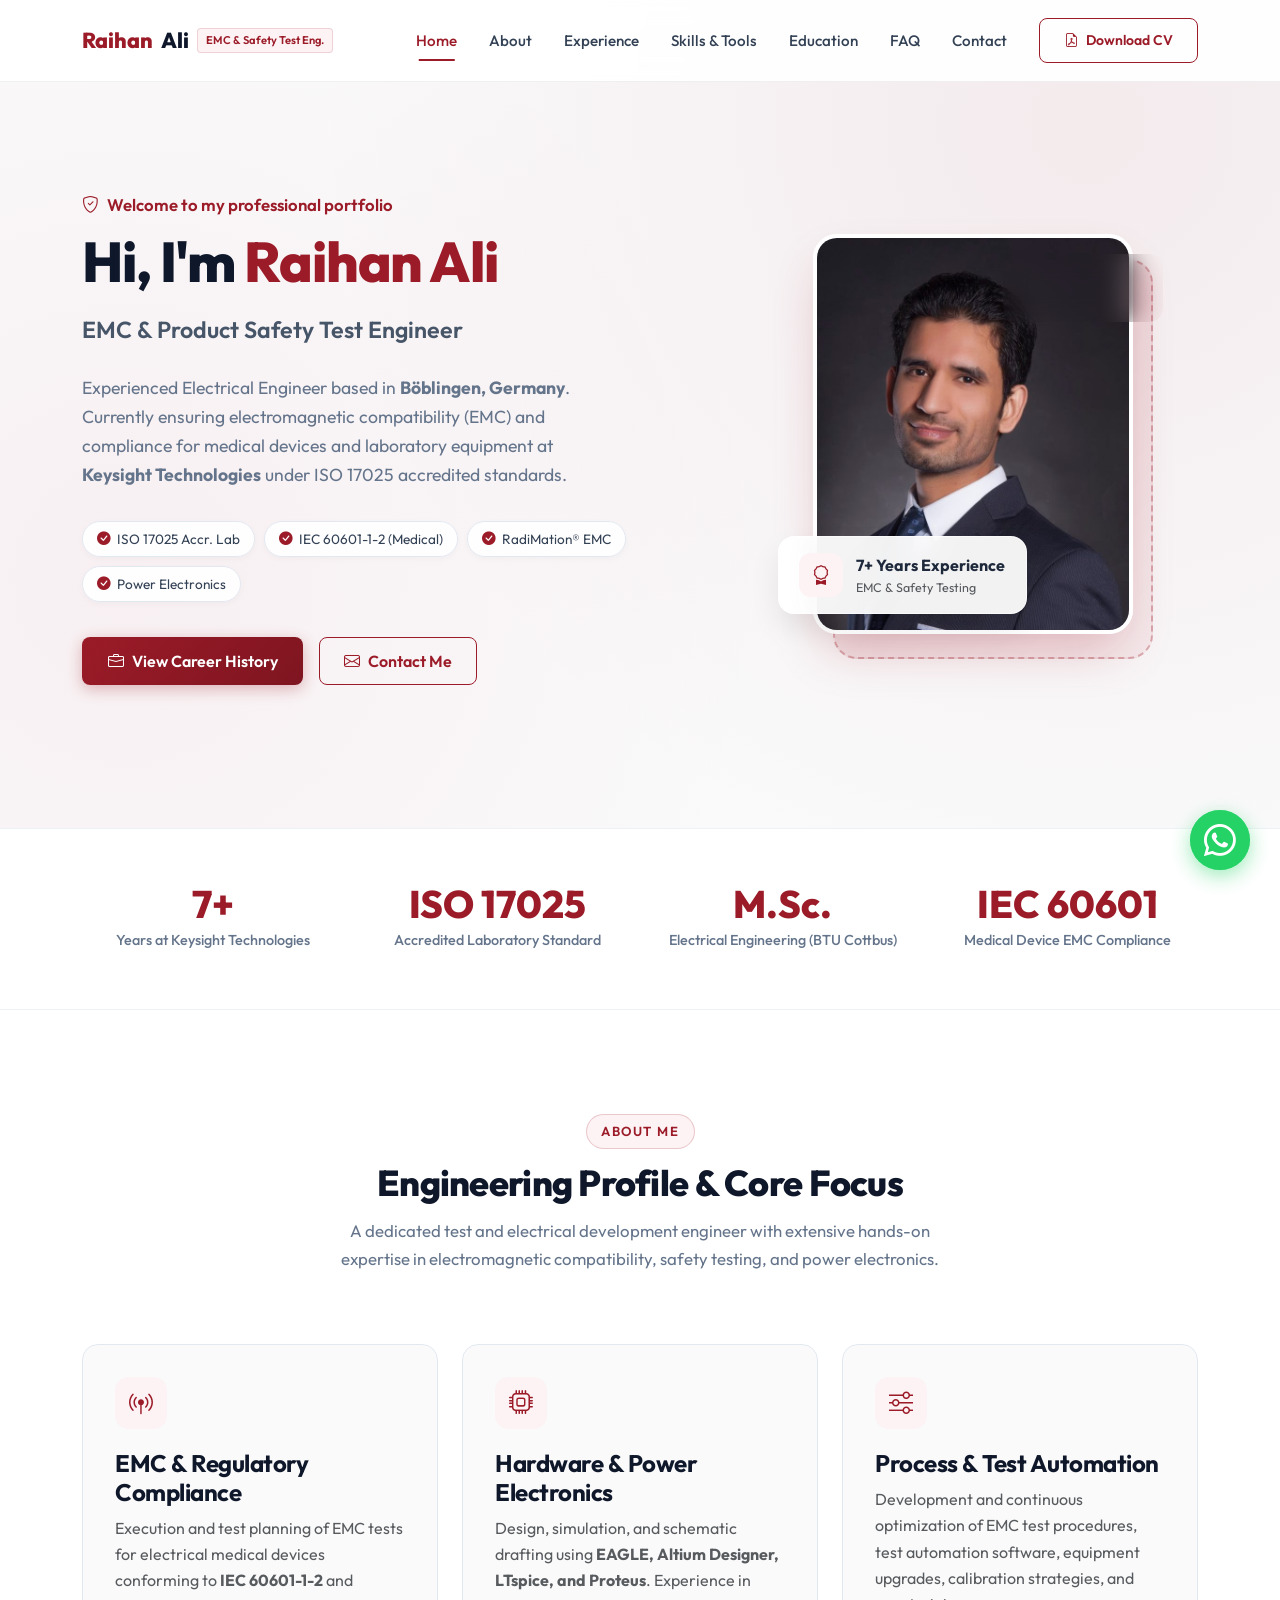
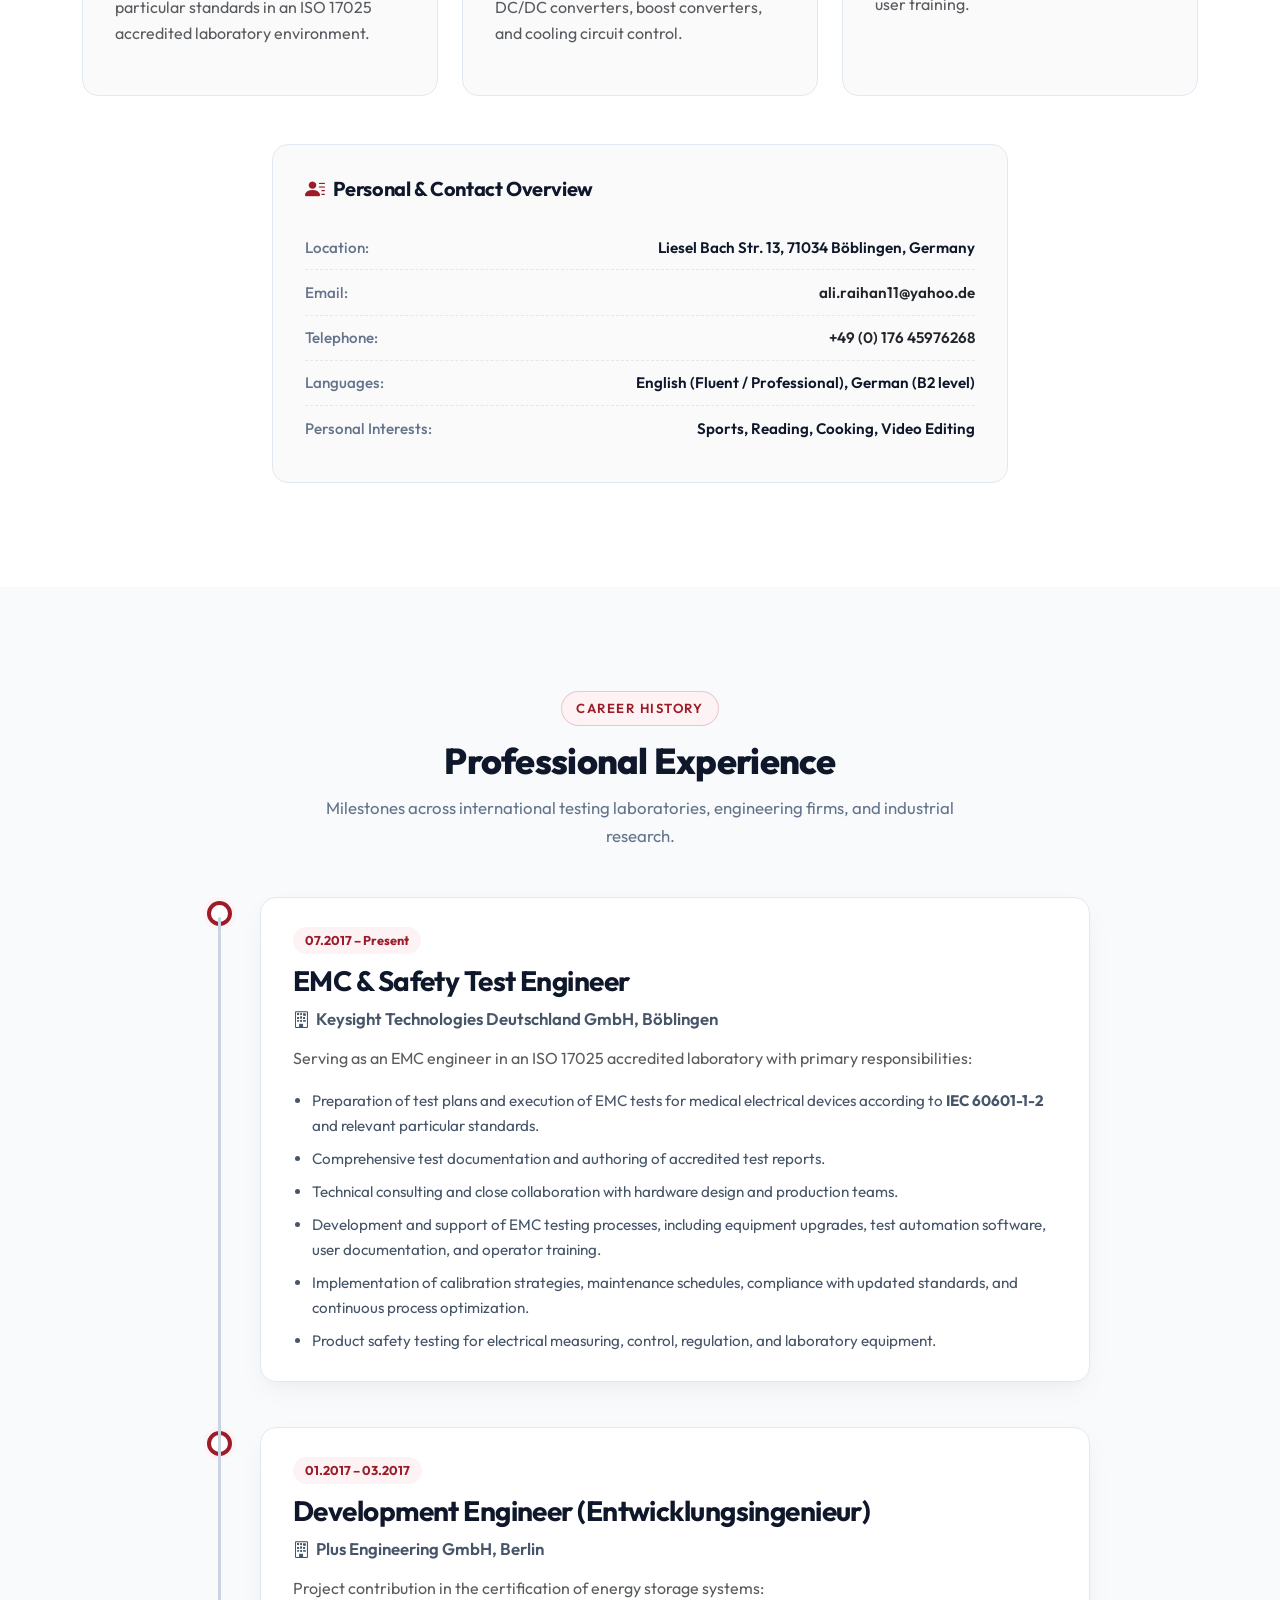
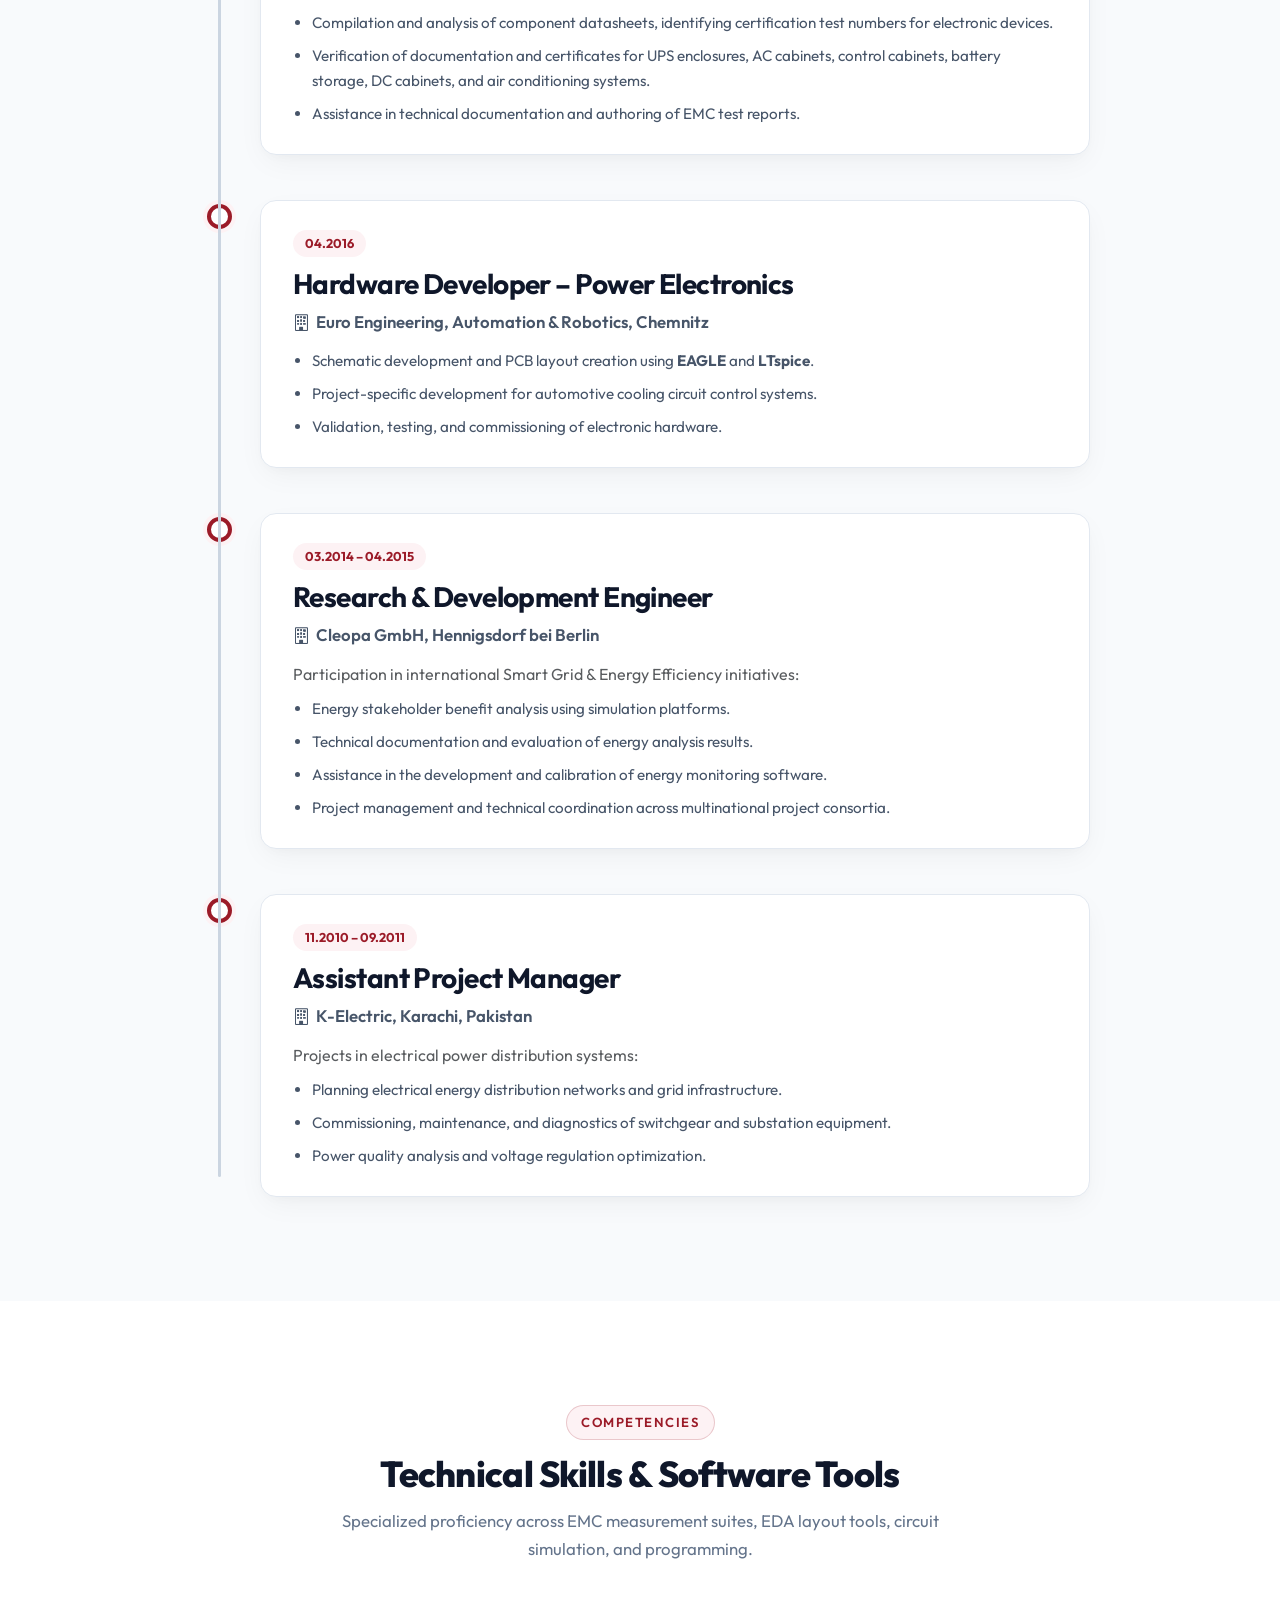
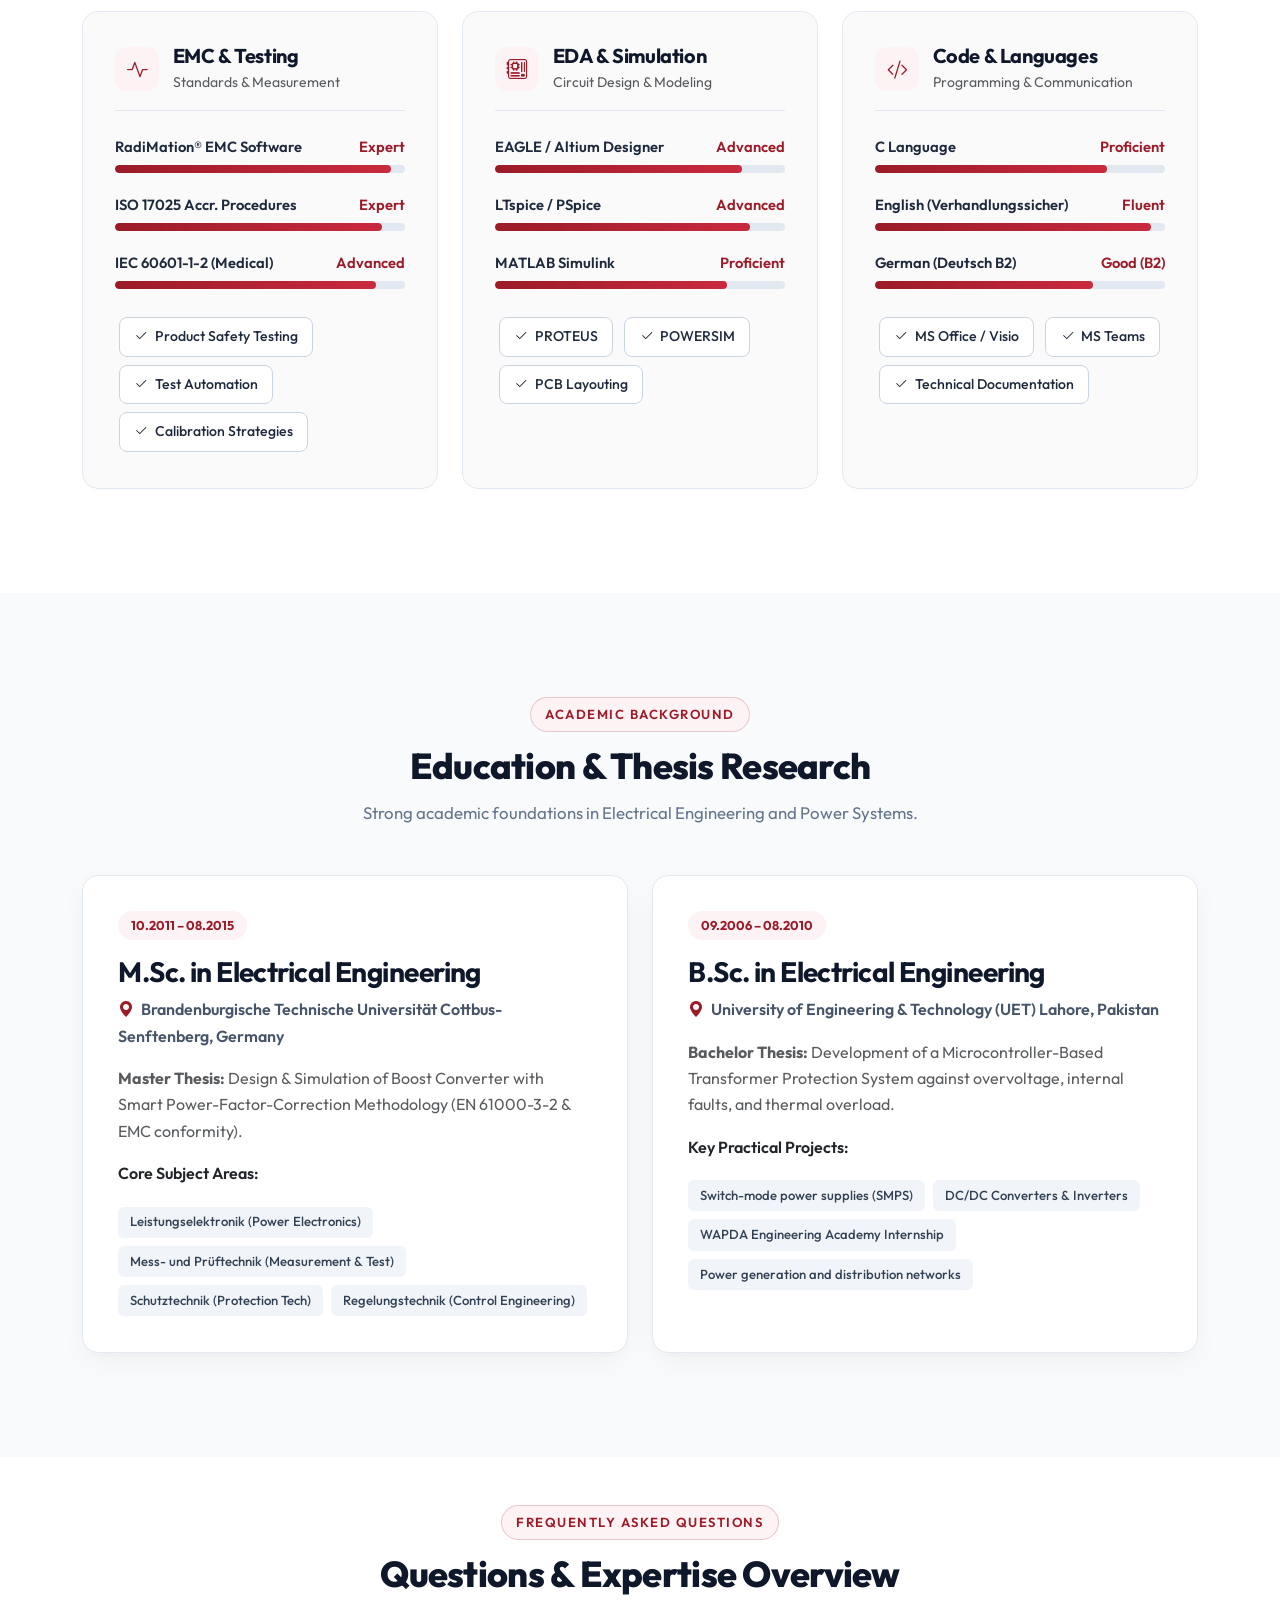
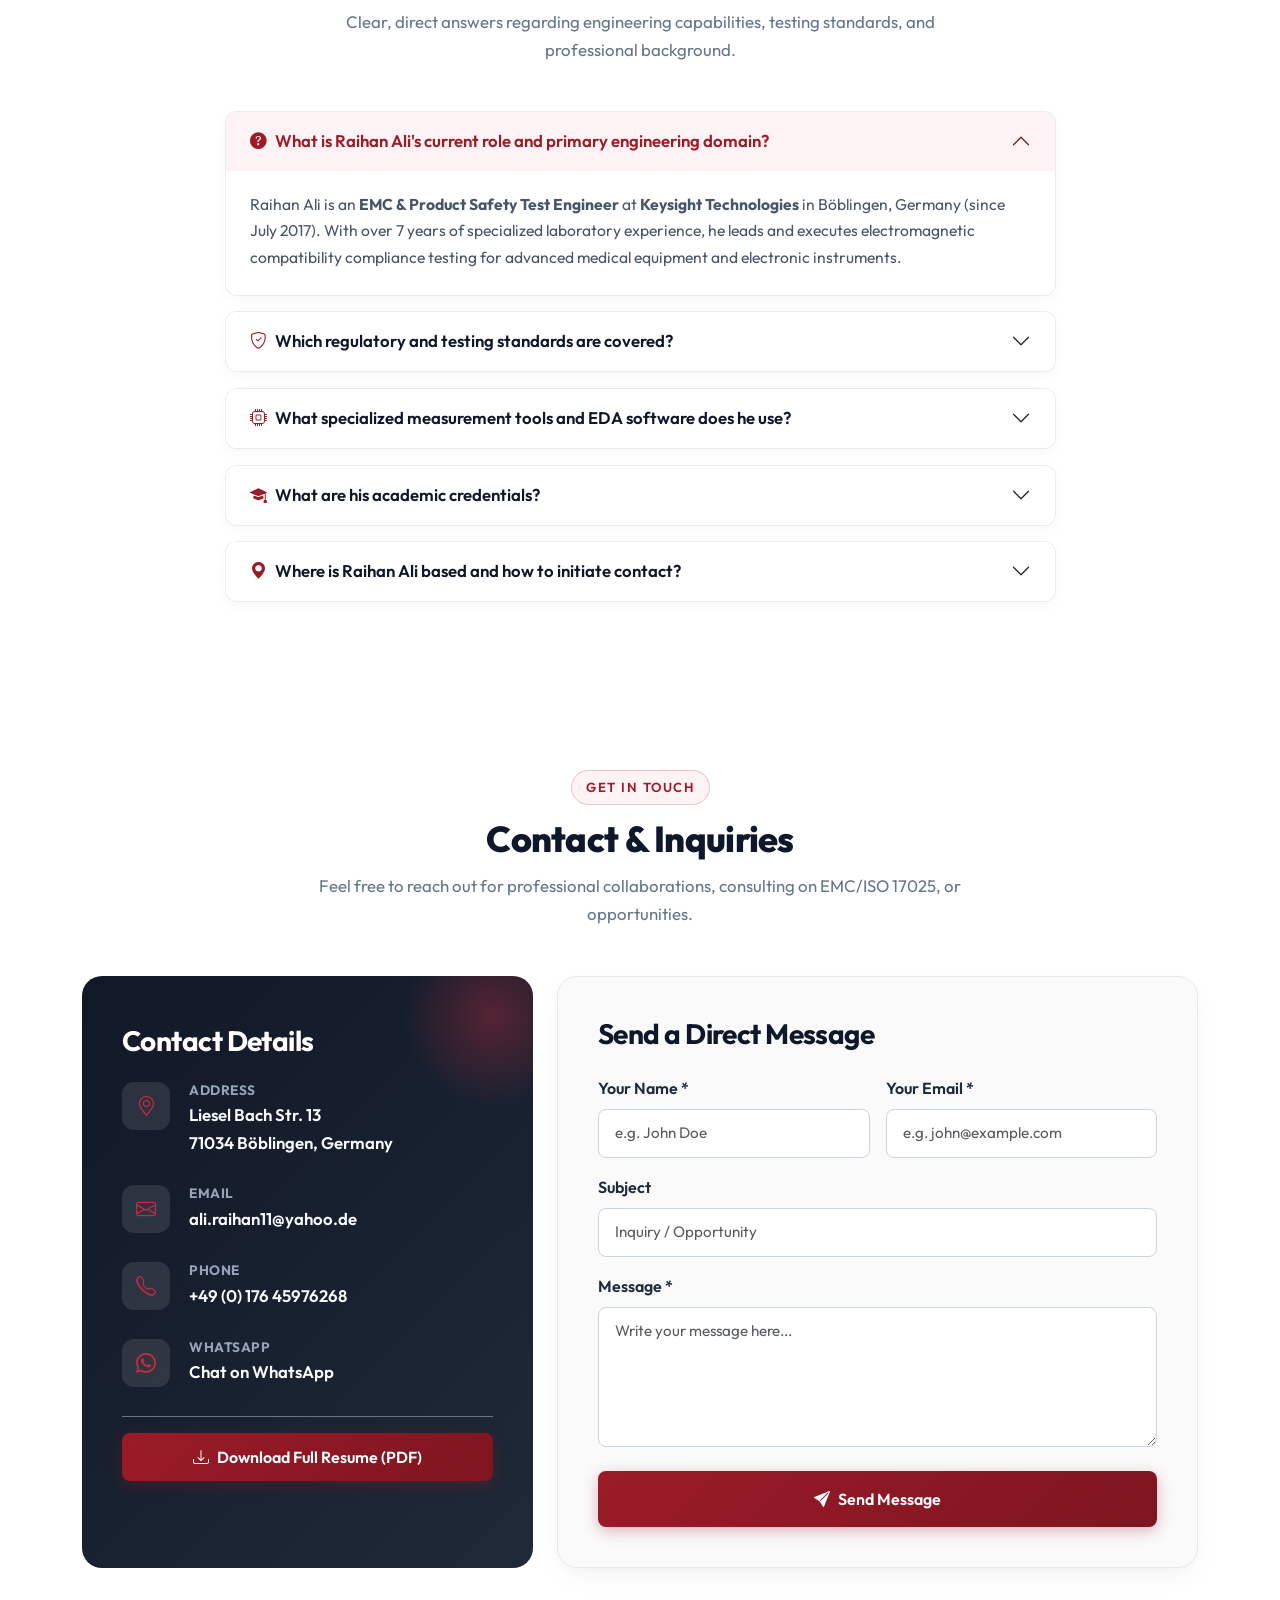
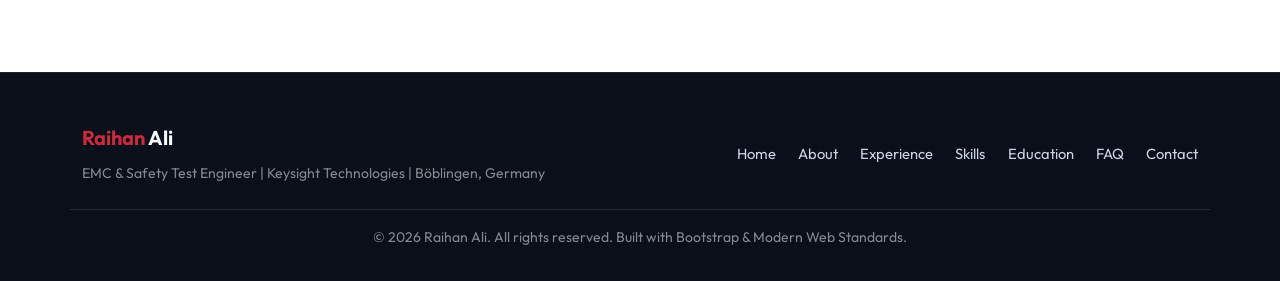
==== index.html @ 7eccd4f5 "feat: initialize professional portfolio website structure and assets" ====
<!DOCTYPE html>
<html lang="en">
<head>
  <meta charset="UTF-8">
  <meta name="viewport" content="width=device-width, initial-scale=1.0">
  <title>Raihan Ali | EMC & Safety Test Engineer - Portfolio</title>
  <meta name="description" content="Official portfolio of Raihan Ali, EMC & Safety Test Engineer at Keysight Technologies. Specializing in IEC 60601-1-2 medical device compliance, ISO 17025 accredited testing, and power electronics.">
  <meta name="keywords" content="Raihan Ali, EMC Engineer, Safety Test Engineer, Keysight Technologies, IEC 60601-1-2, ISO 17025, RadiMation, Electrical Engineering, Böblingen">
  <meta name="author" content="Raihan Ali">

  <!-- Canonical & Crawling Directives -->
  <link rel="canonical" href="https://raihan-ali.com/">
  <meta name="robots" content="index, follow, max-snippet:-1, max-image-preview:large, max-video-preview:-1">
  <meta name="googlebot" content="index, follow, max-snippet:-1, max-image-preview:large, max-video-preview:-1">

  <!-- Open Graph / Facebook / LinkedIn (Rich Social Previews) -->
  <meta property="og:type" content="profile">
  <meta property="og:title" content="Raihan Ali | EMC & Product Safety Test Engineer">
  <meta property="og:description" content="Portfolio of Raihan Ali, EMC & Safety Test Engineer at Keysight Technologies. Specializing in IEC 60601-1-2 medical device compliance, ISO 17025 testing, and power electronics in Böblingen, Germany.">
  <meta property="og:url" content="https://raihan-ali.com/">
  <meta property="og:site_name" content="Raihan Ali - Professional Portfolio">
  <meta property="og:image" content="https://raihan-ali.com/assets/profile.png">
  <meta property="og:image:width" content="800">
  <meta property="og:image:height" content="800">
  <meta property="og:image:alt" content="Raihan Ali - EMC and Safety Test Engineer">
  <meta property="profile:first_name" content="Raihan">
  <meta property="profile:last_name" content="Ali">
  <meta property="profile:gender" content="male">

  <!-- Twitter Card Data -->
  <meta name="twitter:card" content="summary_large_image">
  <meta name="twitter:title" content="Raihan Ali | EMC & Product Safety Test Engineer">
  <meta name="twitter:description" content="Portfolio of Raihan Ali, EMC & Safety Test Engineer at Keysight Technologies. Expert in IEC 60601-1-2 medical standards and ISO 17025 accredited labs.">
  <meta name="twitter:image" content="https://raihan-ali.com/assets/profile.png">
  <meta name="twitter:image:alt" content="Raihan Ali - EMC and Safety Test Engineer">

  <!-- Geographic & Local Knowledge Graph (GEO) -->
  <meta name="geo.region" content="DE-BW">
  <meta name="geo.placename" content="Böblingen">
  <meta name="geo.position" content="48.6853;9.0116">
  <meta name="ICBM" content="48.6853, 9.0116">

  <!-- JSON-LD Structured Data: Person, WebSite & FAQPage (Google Search & AEO/GEO Knowledge Graph) -->
  <script type="application/ld+json">
  {
    "@context": "https://schema.org",
    "@graph": [
      {
        "@type": "WebSite",
        "@id": "https://raihan-ali.com/#website",
        "url": "https://raihan-ali.com/",
        "name": "Raihan Ali - EMC & Safety Test Engineer",
        "description": "Professional engineering portfolio and CV of Raihan Ali, specializing in EMC testing, IEC 60601-1-2 medical compliance, and ISO 17025 laboratory environments.",
        "inLanguage": "en"
      },
      {
        "@type": "Person",
        "@id": "https://raihan-ali.com/#person",
        "name": "Raihan Ali",
        "jobTitle": "EMC & Product Safety Test Engineer",
        "worksFor": {
          "@type": "Organization",
          "name": "Keysight Technologies",
          "url": "https://www.keysight.com"
        },
        "description": "Electrical Engineer with over 7 years of experience at Keysight Technologies specializing in electromagnetic compatibility (EMC) testing, IEC 60601-1-2 medical device compliance, and ISO 17025 accredited testing methodologies.",
        "image": "https://raihan-ali.com/assets/profile.png",
        "url": "https://raihan-ali.com/",
        "email": "mailto:ali.raihan11@yahoo.de",
        "telephone": "+4917645976268",
        "address": {
          "@type": "PostalAddress",
          "streetAddress": "Liesel Bach Str. 13",
          "addressLocality": "Böblingen",
          "postalCode": "71034",
          "addressRegion": "Baden-Württemberg",
          "addressCountry": "DE"
        },
        "alumniOf": [
          {
            "@type": "EducationalOrganization",
            "name": "Brandenburgische Technische Universität Cottbus-Senftenberg",
            "sameAs": "https://www.b-tu.de"
          },
          {
            "@type": "EducationalOrganization",
            "name": "University of Engineering & Technology Lahore",
            "sameAs": "https://uet.edu.pk"
          }
        ],
        "knowsAbout": [
          "Electromagnetic Compatibility (EMC)",
          "Product Safety Testing",
          "IEC 60601-1-2 Medical Device Compliance",
          "ISO/IEC 17025 Accreditation",
          "RadiMation EMC Measurement Suite",
          "Power Electronics & Boost Converters",
          "Circuit Simulation (LTspice, MATLAB Simulink, Proteus)",
          "EDA & PCB Design (Altium Designer, EAGLE)"
        ],
        "sameAs": [
          "https://wa.me/4917645976268"
        ]
      },
      {
        "@type": "FAQPage",
        "@id": "https://raihan-ali.com/#faq",
        "mainEntity": [
          {
            "@type": "Question",
            "name": "What is Raihan Ali's current role and area of expertise?",
            "acceptedAnswer": {
              "@type": "Answer",
              "text": "Raihan Ali is an EMC & Product Safety Test Engineer at Keysight Technologies in Böblingen, Germany. He specializes in testing and validating electrical medical devices and laboratory equipment according to IEC 60601-1-2 standards in an ISO 17025 accredited laboratory."
            }
          },
          {
            "@type": "Question",
            "name": "What compliance standards and regulatory frameworks does Raihan Ali specialize in?",
            "acceptedAnswer": {
              "@type": "Answer",
              "text": "Raihan specializes in IEC 60601-1-2 (medical electrical equipment EMC compliance), ISO/IEC 17025 accredited testing laboratory workflows, EN 61000-3-2 harmonic emissions, and European CE marking directives."
            }
          },
          {
            "@type": "Question",
            "name": "What software and testing tools does Raihan Ali use?",
            "acceptedAnswer": {
              "@type": "Answer",
              "text": "Raihan is an expert in RadiMation® EMC measurement and automation software, and proficient in Altium Designer, EAGLE, LTspice, MATLAB Simulink, Proteus, and C programming for embedded systems."
            }
          },
          {
            "@type": "Question",
            "name": "What academic degrees does Raihan Ali hold?",
            "acceptedAnswer": {
              "@type": "Answer",
              "text": "Raihan holds a Master of Science (M.Sc.) in Electrical Engineering from Brandenburg University of Technology Cottbus-Senftenberg (Germany) and a Bachelor of Science (B.Sc.) in Electrical Engineering from University of Engineering & Technology (UET) Lahore."
            }
          },
          {
            "@type": "Question",
            "name": "Where is Raihan Ali based and how can he be contacted?",
            "acceptedAnswer": {
              "@type": "Answer",
              "text": "Raihan Ali is based in Böblingen (Stuttgart Metropolitan Region), Baden-Württemberg, Germany. He can be contacted via email at ali.raihan11@yahoo.de, phone or WhatsApp at +49 (0) 176 45976268."
            }
          }
        ]
      }
    ]
  }
  </script>

  <!-- Google Fonts: Outfit -->
  <link rel="preconnect" href="https://fonts.googleapis.com">
  <link rel="preconnect" href="https://fonts.gstatic.com" crossorigin>
  <link href="https://fonts.googleapis.com/css2?family=Outfit:wght@300;400;500;600;700;800&display=swap" rel="stylesheet">

  <!-- Bootstrap 5 CSS -->
  <link href="https://cdn.jsdelivr.net/npm/bootstrap@5.3.3/dist/css/bootstrap.min.css" rel="stylesheet" integrity="sha384-QWTKZyjpPEjISv5WaRU9OFeRpok6YctnYmDr5pNlyT2bRjXh0JMhjY6hW+ALEwIH" crossorigin="anonymous">

  <!-- Bootstrap Icons -->
  <link rel="stylesheet" href="https://cdn.jsdelivr.net/npm/bootstrap-icons@1.11.3/font/bootstrap-icons.min.css">

  <!-- Custom CSS -->
  <link rel="stylesheet" href="css/style.css">
</head>
<body data-bs-spy="scroll" data-bs-target="#mainNavbar" data-bs-offset="100" tabindex="0">

  <!-- ================= Navigation Bar ================= -->
  <nav id="mainNavbar" class="navbar navbar-expand-lg fixed-top">
    <div class="container">
      <a class="navbar-brand" href="#hero">
        <span>Raihan</span> Ali
        <span class="brand-badge d-none d-sm-inline-block">EMC & Safety Test Eng.</span>
      </a>

      <button class="navbar-toggler border-0" type="button" data-bs-toggle="collapse" data-bs-target="#navbarContent" aria-controls="navbarContent" aria-expanded="false" aria-label="Toggle navigation">
        <span class="navbar-toggler-icon"></span>
      </button>

      <div class="collapse navbar-collapse" id="navbarContent">
        <ul class="navbar-nav ms-auto mb-2 mb-lg-0 align-items-lg-center">
          <li class="nav-item">
            <a class="nav-link active" href="#hero">Home</a>
          </li>
          <li class="nav-item">
            <a class="nav-link" href="#about">About</a>
          </li>
          <li class="nav-item">
            <a class="nav-link" href="#experience">Experience</a>
          </li>
          <li class="nav-item">
            <a class="nav-link" href="#skills">Skills & Tools</a>
          </li>
          <li class="nav-item">
            <a class="nav-link" href="#education">Education</a>
          </li>
          <li class="nav-item">
            <a class="nav-link" href="#faq">FAQ</a>
          </li>
          <li class="nav-item">
            <a class="nav-link" href="#contact">Contact</a>
          </li>
          <li class="nav-item ms-lg-3 mt-2 mt-lg-0">
            <a href="CV_Ali.pdf" class="btn btn-outline-red btn-sm" download>
              <i class="bi bi-file-earmark-pdf"></i> Download CV
            </a>
          </li>
        </ul>
      </div>
    </div>
  </nav>

  <!-- ================= Hero Section ================= -->
  <section id="hero" class="hero-section">
    <div class="container">
      <div class="row align-items-center">
        <!-- Left Content -->
        <div class="col-lg-7 text-center text-lg-start">
          <div class="hero-greeting reveal-on-scroll">
            <i class="bi bi-shield-check"></i> Welcome to my professional portfolio
          </div>
          <h1 class="hero-title reveal-on-scroll delay-1">
            Hi, I'm <span class="text-crimson">Raihan Ali</span>
          </h1>
          <div class="hero-role reveal-on-scroll delay-2">
            EMC & Product Safety Test Engineer
          </div>
          <p class="hero-description reveal-on-scroll delay-2">
            Experienced Electrical Engineer based in <strong>Böblingen, Germany</strong>. Currently ensuring electromagnetic compatibility (EMC) and compliance for medical devices and laboratory equipment at <strong>Keysight Technologies</strong> under ISO 17025 accredited standards.
          </p>

          <div class="hero-badges reveal-on-scroll delay-3 justify-content-center justify-content-lg-start">
            <span class="hero-badge-pill"><i class="bi bi-check-circle-fill"></i> ISO 17025 Accr. Lab</span>
            <span class="hero-badge-pill"><i class="bi bi-check-circle-fill"></i> IEC 60601-1-2 (Medical)</span>
            <span class="hero-badge-pill"><i class="bi bi-check-circle-fill"></i> RadiMation® EMC</span>
            <span class="hero-badge-pill"><i class="bi bi-check-circle-fill"></i> Power Electronics</span>
          </div>

          <div class="d-flex flex-wrap gap-3 justify-content-center justify-content-lg-start reveal-on-scroll delay-4">
            <a href="#experience" class="btn btn-primary-red">
              <i class="bi bi-briefcase"></i> View Career History
            </a>
            <a href="#contact" class="btn btn-outline-red">
              <i class="bi bi-envelope"></i> Contact Me
            </a>
          </div>
        </div>

        <!-- Right Profile Image Card -->
        <div class="col-lg-5 text-center mt-5 mt-lg-0 reveal-on-scroll delay-2">
          <div class="hero-image-wrapper">
            <div class="hero-image-backdrop"></div>
            <div class="hero-image-container">
              <img src="assets/profile.png" alt="Raihan Ali - EMC & Product Safety Test Engineer" width="400" height="480" fetchpriority="high">
            </div>

            <!-- Top Floating Stat -->
            <div class="hero-floating-stat-top">
              <i class="bi bi-patch-check-fill text-crimson fs-5"></i>
              <div class="text-start">
                <div class="fw-bold" style="font-size: 0.85rem;">Keysight Tech.</div>
                <div class="text-muted" style="font-size: 0.75rem;">07.2017 – Present</div>
              </div>
            </div>

            <!-- Bottom Floating Stat -->
            <div class="hero-floating-stat">
              <div class="stat-icon">
                <i class="bi bi-award"></i>
              </div>
              <div class="text-start">
                <div class="fw-bold fs-6">7+ Years Experience</div>
                <div class="text-muted" style="font-size: 0.78rem;">EMC & Safety Testing</div>
              </div>
            </div>
          </div>
        </div>
      </div>
    </div>
  </section>

  <!-- ================= Quick Stats Strip ================= -->
  <section class="stats-strip">
    <div class="container">
      <div class="row g-4 justify-content-center">
        <div class="col-6 col-md-3">
          <div class="stat-item reveal-on-scroll">
            <div class="stat-number">7+</div>
            <div class="stat-label">Years at Keysight Technologies</div>
          </div>
        </div>
        <div class="col-6 col-md-3">
          <div class="stat-item reveal-on-scroll delay-1">
            <div class="stat-number">ISO 17025</div>
            <div class="stat-label">Accredited Laboratory Standard</div>
          </div>
        </div>
        <div class="col-6 col-md-3">
          <div class="stat-item reveal-on-scroll delay-2">
            <div class="stat-number">M.Sc.</div>
            <div class="stat-label">Electrical Engineering (BTU Cottbus)</div>
          </div>
        </div>
        <div class="col-6 col-md-3">
          <div class="stat-item reveal-on-scroll delay-3">
            <div class="stat-number">IEC 60601</div>
            <div class="stat-label">Medical Device EMC Compliance</div>
          </div>
        </div>
      </div>
    </div>
  </section>

  <!-- ================= About Section ================= -->
  <section id="about" class="about-section">
    <div class="container">
      <div class="text-center">
        <span class="section-tag reveal-on-scroll">About Me</span>
        <h2 class="section-title reveal-on-scroll delay-1">Engineering Profile & Core Focus</h2>
        <p class="section-subtitle reveal-on-scroll delay-2">
          A dedicated test and electrical development engineer with extensive hands-on expertise in electromagnetic compatibility, safety testing, and power electronics.
        </p>
      </div>

      <div class="row g-4 mt-2">
        <div class="col-lg-4 col-md-6">
          <div class="about-card reveal-on-scroll delay-1">
            <div class="about-card-icon">
              <i class="bi bi-broadcast-pin"></i>
            </div>
            <h4>EMC & Regulatory Compliance</h4>
            <p class="text-muted">
              Execution and test planning of EMC tests for electrical medical devices conforming to <strong>IEC 60601-1-2</strong> and particular standards in an ISO 17025 accredited laboratory environment.
            </p>
          </div>
        </div>

        <div class="col-lg-4 col-md-6">
          <div class="about-card reveal-on-scroll delay-2">
            <div class="about-card-icon">
              <i class="bi bi-cpu"></i>
            </div>
            <h4>Hardware & Power Electronics</h4>
            <p class="text-muted">
              Design, simulation, and schematic drafting using <strong>EAGLE, Altium Designer, LTspice, and Proteus</strong>. Experience in DC/DC converters, boost converters, and cooling circuit control.
            </p>
          </div>
        </div>

        <div class="col-lg-4 col-md-6">
          <div class="about-card reveal-on-scroll delay-3">
            <div class="about-card-icon">
              <i class="bi bi-sliders"></i>
            </div>
            <h4>Process & Test Automation</h4>
            <p class="text-muted">
              Development and continuous optimization of EMC test procedures, test automation software, equipment upgrades, calibration strategies, and user training.
            </p>
          </div>
        </div>
      </div>

      <!-- Quick Profile Details -->
      <div class="row justify-content-center mt-5">
        <div class="col-lg-8">
          <div class="about-card reveal-on-scroll">
            <h5 class="mb-3"><i class="bi bi-person-lines-fill text-crimson me-2"></i>Personal & Contact Overview</h5>
            <ul class="about-info-list">
              <li>
                <span class="label">Location:</span>
                <span class="value">Liesel Bach Str. 13, 71034 Böblingen, Germany</span>
              </li>
              <li>
                <span class="label">Email:</span>
                <span class="value"><a href="mailto:ali.raihan11@yahoo.de" class="text-decoration-none text-dark">ali.raihan11@yahoo.de</a></span>
              </li>
              <li>
                <span class="label">Telephone:</span>
                <span class="value"><a href="tel:+4917645976268" class="text-decoration-none text-dark">+49 (0) 176 45976268</a></span>
              </li>
              <li>
                <span class="label">Languages:</span>
                <span class="value">English (Fluent / Professional), German (B2 level)</span>
              </li>
              <li>
                <span class="label">Personal Interests:</span>
                <span class="value">Sports, Reading, Cooking, Video Editing</span>
              </li>
            </ul>
          </div>
        </div>
      </div>
    </div>
  </section>

  <!-- ================= Experience Section ================= -->
  <section id="experience" class="experience-section">
    <div class="container">
      <div class="text-center">
        <span class="section-tag reveal-on-scroll">Career History</span>
        <h2 class="section-title reveal-on-scroll delay-1">Professional Experience</h2>
        <p class="section-subtitle reveal-on-scroll delay-2">
          Milestones across international testing laboratories, engineering firms, and industrial research.
        </p>
      </div>

      <div class="timeline">
        <!-- 1. Keysight Technologies -->
        <div class="timeline-item reveal-on-scroll">
          <div class="timeline-dot"></div>
          <div class="timeline-content">
            <span class="timeline-date-badge">07.2017 – Present</span>
            <h3>EMC & Safety Test Engineer</h3>
            <div class="timeline-company">
              <i class="bi bi-building"></i> Keysight Technologies Deutschland GmbH, Böblingen
            </div>
            <p class="text-muted mb-3">
              Serving as an EMC engineer in an ISO 17025 accredited laboratory with primary responsibilities:
            </p>
            <ul class="timeline-points">
              <li>Preparation of test plans and execution of EMC tests for medical electrical devices according to <strong>IEC 60601-1-2</strong> and relevant particular standards.</li>
              <li>Comprehensive test documentation and authoring of accredited test reports.</li>
              <li>Technical consulting and close collaboration with hardware design and production teams.</li>
              <li>Development and support of EMC testing processes, including equipment upgrades, test automation software, user documentation, and operator training.</li>
              <li>Implementation of calibration strategies, maintenance schedules, compliance with updated standards, and continuous process optimization.</li>
              <li>Product safety testing for electrical measuring, control, regulation, and laboratory equipment.</li>
            </ul>
          </div>
        </div>

        <!-- 2. Plus Engineering GmbH -->
        <div class="timeline-item reveal-on-scroll">
          <div class="timeline-dot"></div>
          <div class="timeline-content">
            <span class="timeline-date-badge">01.2017 – 03.2017</span>
            <h3>Development Engineer (Entwicklungsingenieur)</h3>
            <div class="timeline-company">
              <i class="bi bi-building"></i> Plus Engineering GmbH, Berlin
            </div>
            <p class="text-muted mb-2">Project contribution in the certification of energy storage systems:</p>
            <ul class="timeline-points">
              <li>Compilation and analysis of component datasheets, identifying certification test numbers for electronic devices.</li>
              <li>Verification of documentation and certificates for UPS enclosures, AC cabinets, control cabinets, battery storage, DC cabinets, and air conditioning systems.</li>
              <li>Assistance in technical documentation and authoring of EMC test reports.</li>
            </ul>
          </div>
        </div>

        <!-- 3. Euro Engineering -->
        <div class="timeline-item reveal-on-scroll">
          <div class="timeline-dot"></div>
          <div class="timeline-content">
            <span class="timeline-date-badge">04.2016</span>
            <h3>Hardware Developer – Power Electronics</h3>
            <div class="timeline-company">
              <i class="bi bi-building"></i> Euro Engineering, Automation & Robotics, Chemnitz
            </div>
            <ul class="timeline-points">
              <li>Schematic development and PCB layout creation using <strong>EAGLE</strong> and <strong>LTspice</strong>.</li>
              <li>Project-specific development for automotive cooling circuit control systems.</li>
              <li>Validation, testing, and commissioning of electronic hardware.</li>
            </ul>
          </div>
        </div>

        <!-- 4. Cleopa GmbH -->
        <div class="timeline-item reveal-on-scroll">
          <div class="timeline-dot"></div>
          <div class="timeline-content">
            <span class="timeline-date-badge">03.2014 – 04.2015</span>
            <h3>Research & Development Engineer</h3>
            <div class="timeline-company">
              <i class="bi bi-building"></i> Cleopa GmbH, Hennigsdorf bei Berlin
            </div>
            <p class="text-muted mb-2">Participation in international Smart Grid & Energy Efficiency initiatives:</p>
            <ul class="timeline-points">
              <li>Energy stakeholder benefit analysis using simulation platforms.</li>
              <li>Technical documentation and evaluation of energy analysis results.</li>
              <li>Assistance in the development and calibration of energy monitoring software.</li>
              <li>Project management and technical coordination across multinational project consortia.</li>
            </ul>
          </div>
        </div>

        <!-- 5. K-Electric -->
        <div class="timeline-item reveal-on-scroll">
          <div class="timeline-dot"></div>
          <div class="timeline-content">
            <span class="timeline-date-badge">11.2010 – 09.2011</span>
            <h3>Assistant Project Manager</h3>
            <div class="timeline-company">
              <i class="bi bi-building"></i> K-Electric, Karachi, Pakistan
            </div>
            <p class="text-muted mb-2">Projects in electrical power distribution systems:</p>
            <ul class="timeline-points">
              <li>Planning electrical energy distribution networks and grid infrastructure.</li>
              <li>Commissioning, maintenance, and diagnostics of switchgear and substation equipment.</li>
              <li>Power quality analysis and voltage regulation optimization.</li>
            </ul>
          </div>
        </div>
      </div>
    </div>
  </section>

  <!-- ================= Skills Section ================= -->
  <section id="skills" class="skills-section">
    <div class="container">
      <div class="text-center">
        <span class="section-tag reveal-on-scroll">Competencies</span>
        <h2 class="section-title reveal-on-scroll delay-1">Technical Skills & Software Tools</h2>
        <p class="section-subtitle reveal-on-scroll delay-2">
          Specialized proficiency across EMC measurement suites, EDA layout tools, circuit simulation, and programming.
        </p>
      </div>

      <div class="row g-4">
        <!-- Card 1: EMC & Standards -->
        <div class="col-lg-4 col-md-6">
          <div class="skill-category-card reveal-on-scroll delay-1">
            <div class="skill-cat-header">
              <div class="skill-cat-icon">
                <i class="bi bi-activity"></i>
              </div>
              <div>
                <h5 class="mb-0">EMC & Testing</h5>
                <small class="text-muted">Standards & Measurement</small>
              </div>
            </div>

            <div class="skill-level-bar">
              <div class="skill-bar-header">
                <span>RadiMation® EMC Software</span>
                <span class="text-crimson">Expert</span>
              </div>
              <div class="progress">
                <div class="progress-bar progress-bar-crimson" style="width: 95%;"></div>
              </div>
            </div>

            <div class="skill-level-bar">
              <div class="skill-bar-header">
                <span>ISO 17025 Accr. Procedures</span>
                <span class="text-crimson">Expert</span>
              </div>
              <div class="progress">
                <div class="progress-bar progress-bar-crimson" style="width: 92%;"></div>
              </div>
            </div>

            <div class="skill-level-bar">
              <div class="skill-bar-header">
                <span>IEC 60601-1-2 (Medical)</span>
                <span class="text-crimson">Advanced</span>
              </div>
              <div class="progress">
                <div class="progress-bar progress-bar-crimson" style="width: 90%;"></div>
              </div>
            </div>

            <div class="mt-4">
              <span class="skill-tag-pill"><i class="bi bi-check2"></i> Product Safety Testing</span>
              <span class="skill-tag-pill"><i class="bi bi-check2"></i> Test Automation</span>
              <span class="skill-tag-pill"><i class="bi bi-check2"></i> Calibration Strategies</span>
            </div>
          </div>
        </div>

        <!-- Card 2: EDA & Simulation -->
        <div class="col-lg-4 col-md-6">
          <div class="skill-category-card reveal-on-scroll delay-2">
            <div class="skill-cat-header">
              <div class="skill-cat-icon">
                <i class="bi bi-motherboard"></i>
              </div>
              <div>
                <h5 class="mb-0">EDA & Simulation</h5>
                <small class="text-muted">Circuit Design & Modeling</small>
              </div>
            </div>

            <div class="skill-level-bar">
              <div class="skill-bar-header">
                <span>EAGLE / Altium Designer</span>
                <span class="text-crimson">Advanced</span>
              </div>
              <div class="progress">
                <div class="progress-bar progress-bar-crimson" style="width: 85%;"></div>
              </div>
            </div>

            <div class="skill-level-bar">
              <div class="skill-bar-header">
                <span>LTspice / PSpice</span>
                <span class="text-crimson">Advanced</span>
              </div>
              <div class="progress">
                <div class="progress-bar progress-bar-crimson" style="width: 88%;"></div>
              </div>
            </div>

            <div class="skill-level-bar">
              <div class="skill-bar-header">
                <span>MATLAB Simulink</span>
                <span class="text-crimson">Proficient</span>
              </div>
              <div class="progress">
                <div class="progress-bar progress-bar-crimson" style="width: 80%;"></div>
              </div>
            </div>

            <div class="mt-4">
              <span class="skill-tag-pill"><i class="bi bi-check2"></i> PROTEUS</span>
              <span class="skill-tag-pill"><i class="bi bi-check2"></i> POWERSIM</span>
              <span class="skill-tag-pill"><i class="bi bi-check2"></i> PCB Layouting</span>
            </div>
          </div>
        </div>

        <!-- Card 3: Programming & Languages -->
        <div class="col-lg-4 col-md-6">
          <div class="skill-category-card reveal-on-scroll delay-3">
            <div class="skill-cat-header">
              <div class="skill-cat-icon">
                <i class="bi bi-code-slash"></i>
              </div>
              <div>
                <h5 class="mb-0">Code & Languages</h5>
                <small class="text-muted">Programming & Communication</small>
              </div>
            </div>

            <div class="skill-level-bar">
              <div class="skill-bar-header">
                <span>C Language</span>
                <span class="text-crimson">Proficient</span>
              </div>
              <div class="progress">
                <div class="progress-bar progress-bar-crimson" style="width: 80%;"></div>
              </div>
            </div>

            <div class="skill-level-bar">
              <div class="skill-bar-header">
                <span>English (Verhandlungssicher)</span>
                <span class="text-crimson">Fluent</span>
              </div>
              <div class="progress">
                <div class="progress-bar progress-bar-crimson" style="width: 95%;"></div>
              </div>
            </div>

            <div class="skill-level-bar">
              <div class="skill-bar-header">
                <span>German (Deutsch B2)</span>
                <span class="text-crimson">Good (B2)</span>
              </div>
              <div class="progress">
                <div class="progress-bar progress-bar-crimson" style="width: 75%;"></div>
              </div>
            </div>

            <div class="mt-4">
              <span class="skill-tag-pill"><i class="bi bi-check2"></i> MS Office / Visio</span>
              <span class="skill-tag-pill"><i class="bi bi-check2"></i> MS Teams</span>
              <span class="skill-tag-pill"><i class="bi bi-check2"></i> Technical Documentation</span>
            </div>
          </div>
        </div>
      </div>
    </div>
  </section>

  <!-- ================= Education Section ================= -->
  <section id="education" class="education-section">
    <div class="container">
      <div class="text-center">
        <span class="section-tag reveal-on-scroll">Academic Background</span>
        <h2 class="section-title reveal-on-scroll delay-1">Education & Thesis Research</h2>
        <p class="section-subtitle reveal-on-scroll delay-2">
          Strong academic foundations in Electrical Engineering and Power Systems.
        </p>
      </div>

      <div class="row g-4 justify-content-center">
        <!-- Master's -->
        <div class="col-lg-6">
          <div class="edu-card reveal-on-scroll delay-1">
            <span class="edu-badge">10.2011 – 08.2015</span>
            <h3>M.Sc. in Electrical Engineering</h3>
            <div class="edu-university">
              <i class="bi bi-geo-alt-fill text-crimson me-1"></i>
              Brandenburgische Technische Universität Cottbus-Senftenberg, Germany
            </div>
            <p class="text-muted">
              <strong>Master Thesis:</strong> Design & Simulation of Boost Converter with Smart Power-Factor-Correction Methodology (EN 61000-3-2 & EMC conformity).
            </p>
            <div class="fw-semibold text-dark mt-3 mb-1">Core Subject Areas:</div>
            <ul class="edu-topics">
              <li>Leistungselektronik (Power Electronics)</li>
              <li>Mess- und Prüftechnik (Measurement & Test)</li>
              <li>Schutztechnik (Protection Tech)</li>
              <li>Regelungstechnik (Control Engineering)</li>
            </ul>
          </div>
        </div>

        <!-- Bachelor's -->
        <div class="col-lg-6">
          <div class="edu-card reveal-on-scroll delay-2">
            <span class="edu-badge">09.2006 – 08.2010</span>
            <h3>B.Sc. in Electrical Engineering</h3>
            <div class="edu-university">
              <i class="bi bi-geo-alt-fill text-crimson me-1"></i>
              University of Engineering & Technology (UET) Lahore, Pakistan
            </div>
            <p class="text-muted">
              <strong>Bachelor Thesis:</strong> Development of a Microcontroller-Based Transformer Protection System against overvoltage, internal faults, and thermal overload.
            </p>
            <div class="fw-semibold text-dark mt-3 mb-1">Key Practical Projects:</div>
            <ul class="edu-topics">
              <li>Switch-mode power supplies (SMPS)</li>
              <li>DC/DC Converters & Inverters</li>
              <li>WAPDA Engineering Academy Internship</li>
              <li>Power generation and distribution networks</li>
            </ul>
          </div>
        </div>
      </div>
    </div>
  </section>

  <!-- ================= FAQ Section (AEO & GEO Answer Engine Optimization) ================= -->
  <section id="faq" class="faq-section py-5">
    <div class="container">
      <div class="text-center">
        <span class="section-tag reveal-on-scroll">Frequently Asked Questions</span>
        <h2 class="section-title reveal-on-scroll delay-1">Questions & Expertise Overview</h2>
        <p class="section-subtitle reveal-on-scroll delay-2">
          Clear, direct answers regarding engineering capabilities, testing standards, and professional background.
        </p>
      </div>

      <div class="row justify-content-center">
        <div class="col-lg-9">
          <div class="accordion accordion-custom" id="faqAccordion">
            
            <!-- Question 1 -->
            <div class="accordion-item reveal-on-scroll">
              <h3 class="accordion-header" id="faqHeading1">
                <button class="accordion-button" type="button" data-bs-toggle="collapse" data-bs-target="#faqCollapse1" aria-expanded="true" aria-controls="faqCollapse1">
                  <i class="bi bi-question-circle-fill text-crimson me-2"></i> What is Raihan Ali's current role and primary engineering domain?
                </button>
              </h3>
              <div id="faqCollapse1" class="accordion-collapse collapse show" aria-labelledby="faqHeading1" data-bs-parent="#faqAccordion">
                <div class="accordion-body">
                  Raihan Ali is an <strong>EMC & Product Safety Test Engineer</strong> at <strong>Keysight Technologies</strong> in Böblingen, Germany (since July 2017). With over 7 years of specialized laboratory experience, he leads and executes electromagnetic compatibility compliance testing for advanced medical equipment and electronic instruments.
                </div>
              </div>
            </div>

            <!-- Question 2 -->
            <div class="accordion-item reveal-on-scroll delay-1">
              <h3 class="accordion-header" id="faqHeading2">
                <button class="accordion-button collapsed" type="button" data-bs-toggle="collapse" data-bs-target="#faqCollapse2" aria-expanded="false" aria-controls="faqCollapse2">
                  <i class="bi bi-shield-check text-crimson me-2"></i> Which regulatory and testing standards are covered?
                </button>
              </h3>
              <div id="faqCollapse2" class="accordion-collapse collapse" aria-labelledby="faqHeading2" data-bs-parent="#faqAccordion">
                <div class="accordion-body">
                  His core focus includes <strong>IEC 60601-1-2</strong> (EMC for medical electrical devices and systems), <strong>ISO/IEC 17025</strong> accredited laboratory quality systems, EN 61000-3-2 (harmonic emissions), power factor correction criteria, and general electrical product safety verifications.
                </div>
              </div>
            </div>

            <!-- Question 3 -->
            <div class="accordion-item reveal-on-scroll delay-2">
              <h3 class="accordion-header" id="faqHeading3">
                <button class="accordion-button collapsed" type="button" data-bs-toggle="collapse" data-bs-target="#faqCollapse3" aria-expanded="false" aria-controls="faqCollapse3">
                  <i class="bi bi-cpu text-crimson me-2"></i> What specialized measurement tools and EDA software does he use?
                </button>
              </h3>
              <div id="faqCollapse3" class="accordion-collapse collapse" aria-labelledby="faqHeading3" data-bs-parent="#faqAccordion">
                <div class="accordion-body">
                  Raihan has deep proficiency in <strong>RadiMation® EMC test automation software</strong>, spectrum analyzers, EMI receivers, and RF test chambers. For hardware design and simulation, he uses <strong>Altium Designer, EAGLE, LTspice, MATLAB Simulink, and Proteus</strong>.
                </div>
              </div>
            </div>

            <!-- Question 4 -->
            <div class="accordion-item reveal-on-scroll delay-3">
              <h3 class="accordion-header" id="faqHeading4">
                <button class="accordion-button collapsed" type="button" data-bs-toggle="collapse" data-bs-target="#faqCollapse4" aria-expanded="false" aria-controls="faqCollapse4">
                  <i class="bi bi-mortarboard-fill text-crimson me-2"></i> What are his academic credentials?
                </button>
              </h3>
              <div id="faqCollapse4" class="accordion-collapse collapse" aria-labelledby="faqHeading4" data-bs-parent="#faqAccordion">
                <div class="accordion-body">
                  He earned a <strong>Master of Science (M.Sc.) in Electrical Engineering</strong> from <strong>BTU Cottbus-Senftenberg, Germany</strong> (Master thesis on Boost Converters with Smart PFC conforming to EN 61000-3-2), and a <strong>Bachelor of Science (B.Sc.) in Electrical Engineering</strong> from <strong>UET Lahore, Pakistan</strong>.
                </div>
              </div>
            </div>

            <!-- Question 5 -->
            <div class="accordion-item reveal-on-scroll delay-4">
              <h3 class="accordion-header" id="faqHeading5">
                <button class="accordion-button collapsed" type="button" data-bs-toggle="collapse" data-bs-target="#faqCollapse5" aria-expanded="false" aria-controls="faqCollapse5">
                  <i class="bi bi-geo-alt-fill text-crimson me-2"></i> Where is Raihan Ali based and how to initiate contact?
                </button>
              </h3>
              <div id="faqCollapse5" class="accordion-collapse collapse" aria-labelledby="faqHeading5" data-bs-parent="#faqAccordion">
                <div class="accordion-body">
                  Raihan is based in <strong>Böblingen (Stuttgart Area), Baden-Württemberg, Germany</strong>. You can reach out directly via email at <a href="mailto:ali.raihan11@yahoo.de" class="text-crimson fw-semibold">ali.raihan11@yahoo.de</a>, call or message via WhatsApp at <a href="tel:+4917645976268" class="text-crimson fw-semibold">+49 176 45976268</a>, or submit the contact form below.
                </div>
              </div>
            </div>

          </div>
        </div>
      </div>
    </div>
  </section>

  <!-- ================= Contact Section ================= -->
  <section id="contact" class="contact-section">
    <div class="container">
      <div class="text-center">
        <span class="section-tag reveal-on-scroll">Get in Touch</span>
        <h2 class="section-title reveal-on-scroll delay-1">Contact & Inquiries</h2>
        <p class="section-subtitle reveal-on-scroll delay-2">
          Feel free to reach out for professional collaborations, consulting on EMC/ISO 17025, or opportunities.
        </p>
      </div>

      <div class="row g-4 align-items-stretch">
        <!-- Contact Info Card -->
        <div class="col-lg-5">
          <div class="contact-info-card reveal-on-scroll delay-1">
            <h3 class="text-white mb-4">Contact Details</h3>
            
            <div class="contact-detail-item">
              <div class="contact-detail-icon">
                <i class="bi bi-geo-alt"></i>
              </div>
              <div class="contact-detail-text">
                <h6>Address</h6>
                <p>Liesel Bach Str. 13<br>71034 Böblingen, Germany</p>
              </div>
            </div>

            <div class="contact-detail-item">
              <div class="contact-detail-icon">
                <i class="bi bi-envelope"></i>
              </div>
              <div class="contact-detail-text">
                <h6>Email</h6>
                <a href="mailto:ali.raihan11@yahoo.de">ali.raihan11@yahoo.de</a>
              </div>
            </div>

            <div class="contact-detail-item">
              <div class="contact-detail-icon">
                <i class="bi bi-telephone"></i>
              </div>
              <div class="contact-detail-text">
                <h6>Phone</h6>
                <a href="tel:+4917645976268">+49 (0) 176 45976268</a>
              </div>
            </div>

            <div class="contact-detail-item">
              <div class="contact-detail-icon">
                <i class="bi bi-whatsapp"></i>
              </div>
              <div class="contact-detail-text">
                <h6>WhatsApp</h6>
                <a href="https://wa.me/4917645976268" target="_blank" rel="noopener noreferrer">Chat on WhatsApp</a>
              </div>
            </div>

            <div class="mt-4 pt-3 border-top border-secondary">
              <a href="CV_Ali.pdf" download class="btn btn-primary-red w-100 justify-content-center">
                <i class="bi bi-download"></i> Download Full Resume (PDF)
              </a>
            </div>
          </div>
        </div>

        <!-- Contact Form Card -->
        <div class="col-lg-7">
          <div class="contact-form-card reveal-on-scroll delay-2">
            <h3 class="mb-4">Send a Direct Message</h3>
            
            <div id="formSuccessAlert" class="alert alert-success d-none mb-3" role="alert">
              <i class="bi bi-check-circle-fill me-2"></i> Thank you! Your default email program will now open to send this message to Raihan Ali.
            </div>

            <form id="contactForm">
              <div class="row g-3">
                <div class="col-md-6">
                  <label for="contactName" class="form-label fw-semibold">Your Name *</label>
                  <input type="text" class="form-control" id="contactName" placeholder="e.g. John Doe" required>
                </div>
                <div class="col-md-6">
                  <label for="contactEmail" class="form-label fw-semibold">Your Email *</label>
                  <input type="email" class="form-control" id="contactEmail" placeholder="e.g. john@example.com" required>
                </div>
                <div class="col-12">
                  <label for="contactSubject" class="form-label fw-semibold">Subject</label>
                  <input type="text" class="form-control" id="contactSubject" placeholder="Inquiry / Opportunity">
                </div>
                <div class="col-12">
                  <label for="contactMessage" class="form-label fw-semibold">Message *</label>
                  <textarea class="form-control" id="contactMessage" rows="5" placeholder="Write your message here..." required></textarea>
                </div>
                <div class="col-12 mt-4">
                  <button type="submit" class="btn btn-primary-red w-100 py-3 justify-content-center">
                    <i class="bi bi-send-fill"></i> Send Message
                  </button>
                </div>
              </div>
            </form>
          </div>
        </div>
      </div>
    </div>
  </section>

  <!-- ================= Floating WhatsApp Button ================= -->
  <a href="https://wa.me/4917645976268?text=Hello%20Raihan,%20I%20visited%20your%20portfolio%20and%20would%20like%20to%20connect!"
     class="whatsapp-float"
     target="_blank"
     rel="noopener noreferrer"
     aria-label="Chat with Raihan Ali on WhatsApp">
    <div class="whatsapp-pulse"></div>
    <i class="bi bi-whatsapp"></i>
    <span class="whatsapp-tooltip">Chat with me on WhatsApp</span>
  </a>

  <!-- ================= Footer ================= -->
  <footer class="footer">
    <div class="container">
      <div class="row align-items-center">
        <div class="col-md-6 text-center text-md-start mb-3 mb-md-0">
          <div class="footer-brand"><span>Raihan</span> Ali</div>
          <p class="mb-0 small text-white-50">
            EMC & Safety Test Engineer | Keysight Technologies | Böblingen, Germany
          </p>
        </div>
        <div class="col-md-6 text-center text-md-end footer-links">
          <a href="#hero">Home</a>
          <a href="#about">About</a>
          <a href="#experience">Experience</a>
          <a href="#skills">Skills</a>
          <a href="#education">Education</a>
          <a href="#faq">FAQ</a>
          <a href="#contact">Contact</a>
        </div>
      </div>
      <div class="row mt-4 pt-3 border-top border-secondary border-opacity-25">
        <div class="col text-center small text-white-50">
          &copy; <span id="currentYear"></span> Raihan Ali. All rights reserved. Built with Bootstrap & Modern Web Standards.
        </div>
      </div>
    </div>
  </footer>

  <!-- Bootstrap 5 JS Bundle with Popper -->
  <script src="https://cdn.jsdelivr.net/npm/bootstrap@5.3.3/dist/js/bootstrap.bundle.min.js" integrity="sha384-YvpcrYf0tY3lHB60NNkmXc5s9fDVZLESaAA55NDzOxhy9GkcIdslK1eN7N6jIeHz" crossorigin="anonymous"></script>

  <!-- Custom Main JS -->
  <script src="js/main.js"></script>
</body>
</html>
---- css/style.css ----
/* ==========================================================================
   Raihan Ali - Portfolio Theme & Stylesheet
   Color Palette: Deep Burgundy / Crimson (#8B1E2D, #B82132, #6B111D)
   Dark Slate Neutral: #0F172A, Glassmorphism & Modern Accents
   ========================================================================== */

:root {
  --primary-red: #9B1B28;
  --primary-red-hover: #7E1520;
  --accent-crimson: #C92A3E;
  --accent-glow: rgba(201, 42, 62, 0.25);
  --soft-red-bg: #FDF2F4;
  --dark-bg: #0B0F19;
  --dark-surface: #111827;
  --dark-card: #1F2937;
  --text-main: #1E293B;
  --text-muted: #64748B;
  --border-light: rgba(226, 232, 240, 0.8);
  --border-crimson: rgba(155, 27, 40, 0.15);
  --font-family: 'Outfit', -apple-system, BlinkMacSystemFont, 'Segoe UI', Roboto, sans-serif;
  --transition-smooth: all 0.35s cubic-bezier(0.4, 0, 0.2, 1);
  --box-shadow-card: 0 10px 30px -5px rgba(0, 0, 0, 0.05), 0 5px 15px -3px rgba(0, 0, 0, 0.03);
  --box-shadow-hover: 0 20px 35px -8px rgba(155, 27, 40, 0.16), 0 8px 16px -4px rgba(0, 0, 0, 0.06);
}

* {
  box-sizing: border-box;
  scroll-behavior: smooth;
}

body {
  font-family: var(--font-family);
  color: var(--text-main);
  background-color: #FAFAFB;
  line-height: 1.65;
  overflow-x: hidden;
}

/* ================= Typography & Common Helpers ================= */
h1, h2, h3, h4, h5, h6 {
  font-weight: 700;
  color: #0F172A;
  letter-spacing: -0.02em;
}

.text-crimson {
  color: var(--primary-red) !important;
}

.bg-crimson {
  background-color: var(--primary-red) !important;
}

.bg-soft-crimson {
  background-color: var(--soft-red-bg) !important;
}

.section-tag {
  display: inline-block;
  font-size: 0.82rem;
  font-weight: 600;
  text-transform: uppercase;
  letter-spacing: 1.5px;
  color: var(--primary-red);
  background: var(--soft-red-bg);
  border: 1px solid rgba(155, 27, 40, 0.2);
  padding: 0.35rem 0.9rem;
  border-radius: 50px;
  margin-bottom: 0.8rem;
}

.section-title {
  font-size: 2.25rem;
  font-weight: 800;
  margin-bottom: 0.75rem;
}

.section-subtitle {
  color: var(--text-muted);
  max-width: 650px;
  margin: 0 auto 3rem auto;
  font-size: 1.05rem;
}

/* ================= Navigation Bar ================= */
.navbar {
  padding: 1.1rem 0;
  transition: var(--transition-smooth);
  background: rgba(255, 255, 255, 0.92);
  backdrop-filter: blur(14px);
  -webkit-backdrop-filter: blur(14px);
  border-bottom: 1px solid rgba(0, 0, 0, 0.06);
  z-index: 1030;
}

.navbar.scrolled {
  padding: 0.7rem 0;
  box-shadow: 0 10px 25px rgba(0, 0, 0, 0.05);
  background: rgba(255, 255, 255, 0.97);
}

.navbar-brand {
  font-weight: 800;
  font-size: 1.35rem;
  color: #0F172A;
  display: flex;
  align-items: center;
  gap: 0.5rem;
}

.navbar-brand span {
  color: var(--primary-red);
}

.brand-badge {
  font-size: 0.7rem;
  background: var(--soft-red-bg);
  color: var(--primary-red);
  border: 1px solid var(--border-crimson);
  padding: 0.15rem 0.5rem;
  border-radius: 4px;
  font-weight: 600;
}

.nav-link {
  font-weight: 500;
  font-size: 0.95rem;
  color: #334155 !important;
  padding: 0.5rem 1rem !important;
  transition: var(--transition-smooth);
  position: relative;
}

.nav-link:hover, .nav-link.active {
  color: var(--primary-red) !important;
}

.nav-link::after {
  content: '';
  position: absolute;
  bottom: 0;
  left: 50%;
  width: 0%;
  height: 2px;
  background-color: var(--primary-red);
  transition: var(--transition-smooth);
  transform: translateX(-50%);
}

.nav-link:hover::after, .nav-link.active::after {
  width: 50%;
}

/* ================= Buttons ================= */
.btn-primary-red {
  background: linear-gradient(135deg, var(--primary-red) 0%, #7E1520 100%);
  color: #fff;
  border: none;
  font-weight: 600;
  padding: 0.75rem 1.6rem;
  border-radius: 8px;
  box-shadow: 0 4px 15px rgba(155, 27, 40, 0.3);
  transition: var(--transition-smooth);
  display: inline-flex;
  align-items: center;
  gap: 0.5rem;
}

.btn-primary-red:hover {
  background: linear-gradient(135deg, var(--accent-crimson) 0%, var(--primary-red) 100%);
  color: #fff;
  transform: translateY(-2px);
  box-shadow: 0 8px 25px rgba(155, 27, 40, 0.4);
}

.btn-outline-red {
  background: transparent;
  color: var(--primary-red);
  border: 1.5px solid var(--primary-red);
  font-weight: 600;
  padding: 0.7rem 1.5rem;
  border-radius: 8px;
  transition: var(--transition-smooth);
  display: inline-flex;
  align-items: center;
  gap: 0.5rem;
}

.btn-outline-red:hover {
  background: var(--soft-red-bg);
  color: var(--primary-red);
  transform: translateY(-2px);
}

/* ================= Hero Section ================= */
.hero-section {
  position: relative;
  min-height: 92vh;
  display: flex;
  align-items: center;
  padding: 8rem 0 5rem 0;
  background: radial-gradient(circle at 85% 15%, rgba(155, 27, 40, 0.07) 0%, transparent 60%),
              radial-gradient(circle at 10% 70%, rgba(201, 42, 62, 0.05) 0%, transparent 50%),
              #FAFAFB;
}

.hero-greeting {
  display: inline-flex;
  align-items: center;
  gap: 0.5rem;
  font-weight: 600;
  color: var(--primary-red);
  font-size: 1.05rem;
  margin-bottom: 0.75rem;
}

.hero-title {
  font-size: 3.5rem;
  font-weight: 800;
  line-height: 1.15;
  margin-bottom: 1rem;
}

.hero-role {
  font-size: 1.45rem;
  font-weight: 600;
  color: #475569;
  margin-bottom: 1.5rem;
}

.hero-description {
  font-size: 1.1rem;
  color: var(--text-muted);
  max-width: 540px;
  margin-bottom: 2rem;
}

.hero-badges {
  display: flex;
  flex-wrap: wrap;
  gap: 0.6rem;
  margin-bottom: 2.2rem;
}

.hero-badge-pill {
  font-size: 0.85rem;
  padding: 0.35rem 0.85rem;
  background: rgba(255, 255, 255, 0.9);
  border: 1px solid #E2E8F0;
  border-radius: 30px;
  color: #334155;
  display: inline-flex;
  align-items: center;
  gap: 0.4rem;
  box-shadow: 0 2px 6px rgba(0, 0, 0, 0.03);
}

.hero-badge-pill i {
  color: var(--primary-red);
}

/* Hero Profile Image Card */
.hero-image-wrapper {
  position: relative;
  display: inline-block;
  z-index: 1;
}

.hero-image-container {
  position: relative;
  width: 320px;
  height: 400px;
  border-radius: 24px;
  overflow: hidden;
  box-shadow: 0 25px 50px -12px rgba(155, 27, 40, 0.25);
  border: 4px solid #fff;
}

.hero-image-container img {
  width: 100%;
  height: 100%;
  object-fit: cover;
  object-position: center top;
  transition: transform 0.6s ease;
}

.hero-image-container:hover img {
  transform: scale(1.04);
}

.hero-image-backdrop {
  position: absolute;
  top: 25px;
  right: -20px;
  width: 100%;
  height: 100%;
  border-radius: 24px;
  background: linear-gradient(135deg, rgba(155, 27, 40, 0.15) 0%, rgba(201, 42, 62, 0.05) 100%);
  border: 2px dashed rgba(155, 27, 40, 0.3);
  z-index: -1;
  transition: var(--transition-smooth);
}

.hero-floating-stat {
  position: absolute;
  bottom: 20px;
  left: -35px;
  background: rgba(255, 255, 255, 0.94);
  backdrop-filter: blur(12px);
  padding: 0.9rem 1.3rem;
  border-radius: 16px;
  box-shadow: 0 15px 30px rgba(0, 0, 0, 0.08);
  border: 1px solid rgba(255, 255, 255, 0.6);
  display: flex;
  align-items: center;
  gap: 0.8rem;
  animation: floatSlow 4s ease-in-out infinite alternate;
}

.hero-floating-stat .stat-icon {
  width: 44px;
  height: 44px;
  border-radius: 12px;
  background: var(--soft-red-bg);
  color: var(--primary-red);
  display: flex;
  align-items: center;
  justify-content: center;
  font-size: 1.25rem;
}

.hero-floating-stat-top {
  position: absolute;
  top: 20px;
  right: -30px;
  background: rgba(255, 255, 255, 0.94);
  backdrop-filter: blur(12px);
  padding: 0.75rem 1.1rem;
  border-radius: 14px;
  box-shadow: 0 15px 30px rgba(0, 0, 0, 0.08);
  border: 1px solid rgba(255, 255, 255, 0.6);
  display: flex;
  align-items: center;
  gap: 0.6rem;
  animation: floatSlow 3.6s ease-in-out infinite alternate-reverse;
}

@keyframes floatSlow {
  0% { transform: translateY(0px); }
  100% { transform: translateY(-8px); }
}

/* ================= Quick Stats Strip ================= */
.stats-strip {
  background: #fff;
  border-top: 1px solid #EEF2F6;
  border-bottom: 1px solid #EEF2F6;
  padding: 2.5rem 0;
}

.stat-item {
  text-align: center;
  padding: 1rem;
}

.stat-number {
  font-size: 2.4rem;
  font-weight: 800;
  color: var(--primary-red);
  line-height: 1;
  margin-bottom: 0.35rem;
}

.stat-label {
  font-size: 0.9rem;
  color: var(--text-muted);
  font-weight: 500;
}

/* ================= About Section ================= */
.about-section {
  padding: 6.5rem 0;
  background: #fff;
}

.about-card {
  background: #FAFAFB;
  border: 1px solid #E2E8F0;
  border-radius: 16px;
  padding: 2rem;
  transition: var(--transition-smooth);
  height: 100%;
}

.about-card:hover {
  transform: translateY(-4px);
  box-shadow: var(--box-shadow-hover);
  border-color: rgba(155, 27, 40, 0.3);
}

.about-card-icon {
  width: 52px;
  height: 52px;
  border-radius: 14px;
  background: var(--soft-red-bg);
  color: var(--primary-red);
  display: flex;
  align-items: center;
  justify-content: center;
  font-size: 1.5rem;
  margin-bottom: 1.25rem;
}

.about-info-list {
  list-style: none;
  padding: 0;
  margin: 1.5rem 0 0 0;
}

.about-info-list li {
  padding: 0.6rem 0;
  border-bottom: 1px dashed #E2E8F0;
  display: flex;
  justify-content: space-between;
  font-size: 0.95rem;
}

.about-info-list li:last-child {
  border-bottom: none;
}

.about-info-list .label {
  color: var(--text-muted);
  font-weight: 500;
}

.about-info-list .value {
  font-weight: 600;
  color: #0F172A;
}

/* ================= Experience Timeline ================= */
.experience-section {
  padding: 6.5rem 0;
  background: #F8FAFC;
}

.timeline {
  position: relative;
  max-width: 900px;
  margin: 0 auto;
}

.timeline::after {
  content: '';
  position: absolute;
  width: 3px;
  background: #CBD5E1;
  top: 20px;
  bottom: 20px;
  left: 28px;
  border-radius: 2px;
}

.timeline-item {
  position: relative;
  padding-left: 70px;
  margin-bottom: 2.8rem;
}

.timeline-item:last-child {
  margin-bottom: 0;
}

.timeline-dot {
  position: absolute;
  left: 17px;
  top: 4px;
  width: 25px;
  height: 25px;
  border-radius: 50%;
  background: #fff;
  border: 4px solid var(--primary-red);
  box-shadow: 0 0 0 4px var(--soft-red-bg);
  z-index: 2;
  transition: var(--transition-smooth);
}

.timeline-item:hover .timeline-dot {
  background: var(--primary-red);
  transform: scale(1.15);
}

.timeline-content {
  background: #fff;
  border: 1px solid #E2E8F0;
  border-radius: 16px;
  padding: 1.75rem 2rem;
  box-shadow: var(--box-shadow-card);
  transition: var(--transition-smooth);
}

.timeline-item:hover .timeline-content {
  transform: translateX(6px);
  box-shadow: var(--box-shadow-hover);
  border-color: rgba(155, 27, 40, 0.25);
}

.timeline-date-badge {
  display: inline-block;
  font-size: 0.8rem;
  font-weight: 700;
  color: var(--primary-red);
  background: var(--soft-red-bg);
  padding: 0.2rem 0.75rem;
  border-radius: 30px;
  margin-bottom: 0.6rem;
}

.timeline-company {
  color: #475569;
  font-weight: 600;
  font-size: 1.05rem;
  margin-bottom: 0.75rem;
  display: flex;
  align-items: center;
  gap: 0.4rem;
}

.timeline-points {
  margin: 0;
  padding-left: 1.2rem;
  color: #475569;
}

.timeline-points li {
  margin-bottom: 0.5rem;
  font-size: 0.95rem;
}

.timeline-points li:last-child {
  margin-bottom: 0;
}

/* ================= Skills Section ================= */
.skills-section {
  padding: 6.5rem 0;
  background: #fff;
}

.skill-category-card {
  background: #FAFAFB;
  border: 1px solid #E2E8F0;
  border-radius: 16px;
  padding: 2rem;
  height: 100%;
  transition: var(--transition-smooth);
}

.skill-category-card:hover {
  transform: translateY(-5px);
  border-color: rgba(155, 27, 40, 0.3);
  box-shadow: var(--box-shadow-hover);
}

.skill-cat-header {
  display: flex;
  align-items: center;
  gap: 0.85rem;
  margin-bottom: 1.5rem;
  padding-bottom: 1rem;
  border-bottom: 1px solid #E2E8F0;
}

.skill-cat-icon {
  width: 44px;
  height: 44px;
  border-radius: 12px;
  background: var(--soft-red-bg);
  color: var(--primary-red);
  display: flex;
  align-items: center;
  justify-content: center;
  font-size: 1.3rem;
}

.skill-tag-pill {
  display: inline-flex;
  align-items: center;
  gap: 0.4rem;
  background: #fff;
  border: 1px solid #CBD5E1;
  padding: 0.45rem 0.9rem;
  border-radius: 8px;
  font-size: 0.88rem;
  font-weight: 500;
  color: #1E293B;
  margin: 0.25rem;
  transition: var(--transition-smooth);
}

.skill-tag-pill:hover {
  border-color: var(--primary-red);
  color: var(--primary-red);
  background: var(--soft-red-bg);
  transform: translateY(-1px);
}

.skill-level-bar {
  margin-bottom: 1.25rem;
}

.skill-bar-header {
  display: flex;
  justify-content: space-between;
  font-size: 0.92rem;
  font-weight: 600;
  margin-bottom: 0.35rem;
}

.progress {
  height: 8px;
  border-radius: 6px;
  background-color: #E2E8F0;
  overflow: hidden;
}

.progress-bar-crimson {
  background: linear-gradient(90deg, var(--primary-red) 0%, var(--accent-crimson) 100%);
  border-radius: 6px;
  transition: width 1.2s ease-in-out;
}

/* ================= Education Section ================= */
.education-section {
  padding: 6.5rem 0;
  background: #F8FAFC;
}

.edu-card {
  background: #fff;
  border: 1px solid #E2E8F0;
  border-radius: 16px;
  padding: 2.2rem;
  height: 100%;
  position: relative;
  transition: var(--transition-smooth);
  box-shadow: var(--box-shadow-card);
}

.edu-card:hover {
  transform: translateY(-4px);
  border-color: rgba(155, 27, 40, 0.3);
  box-shadow: var(--box-shadow-hover);
}

.edu-badge {
  display: inline-block;
  font-size: 0.8rem;
  font-weight: 700;
  color: var(--primary-red);
  background: var(--soft-red-bg);
  padding: 0.25rem 0.8rem;
  border-radius: 30px;
  margin-bottom: 0.9rem;
}

.edu-university {
  font-weight: 600;
  color: #475569;
  font-size: 1rem;
  margin-bottom: 1rem;
}

.edu-topics {
  list-style: none;
  padding: 0;
  margin: 1.25rem 0 0 0;
  display: flex;
  flex-wrap: wrap;
  gap: 0.5rem;
}

.edu-topics li {
  background: #F1F5F9;
  font-size: 0.82rem;
  font-weight: 500;
  color: #334155;
  padding: 0.3rem 0.75rem;
  border-radius: 6px;
}

/* ================= Contact Section ================= */
.contact-section {
  padding: 6.5rem 0;
  background: #fff;
}

.contact-info-card {
  background: linear-gradient(135deg, #111827 0%, #1F2937 100%);
  color: #fff;
  border-radius: 20px;
  padding: 3rem 2.5rem;
  height: 100%;
  position: relative;
  overflow: hidden;
}

.contact-info-card::before {
  content: '';
  position: absolute;
  top: -50px;
  right: -50px;
  width: 180px;
  height: 180px;
  border-radius: 50%;
  background: radial-gradient(circle, rgba(201, 42, 62, 0.35) 0%, transparent 70%);
}

.contact-detail-item {
  display: flex;
  align-items: flex-start;
  gap: 1.2rem;
  margin-bottom: 1.8rem;
}

.contact-detail-icon {
  width: 48px;
  height: 48px;
  border-radius: 12px;
  background: rgba(255, 255, 255, 0.1);
  color: var(--accent-crimson);
  display: flex;
  align-items: center;
  justify-content: center;
  font-size: 1.25rem;
  flex-shrink: 0;
}

.contact-detail-text h6 {
  color: #94A3B8;
  font-size: 0.85rem;
  text-transform: uppercase;
  letter-spacing: 0.5px;
  margin-bottom: 0.2rem;
}

.contact-detail-text a, .contact-detail-text p {
  color: #F8FAFC;
  font-size: 1.05rem;
  font-weight: 600;
  text-decoration: none;
  margin: 0;
  transition: var(--transition-smooth);
}

.contact-detail-text a:hover {
  color: #FFA4B1;
}

.contact-form-card {
  background: #FAFAFB;
  border: 1px solid #E2E8F0;
  border-radius: 20px;
  padding: 2.5rem;
  box-shadow: var(--box-shadow-card);
}

.form-control {
  border: 1px solid #CBD5E1;
  border-radius: 8px;
  padding: 0.75rem 1rem;
  font-size: 0.95rem;
  transition: var(--transition-smooth);
}

.form-control:focus {
  border-color: var(--primary-red);
  box-shadow: 0 0 0 3px rgba(155, 27, 40, 0.15);
  outline: none;
}

/* ================= Floating WhatsApp Button ================= */
.whatsapp-float {
  position: fixed;
  bottom: 30px;
  right: 30px;
  width: 60px;
  height: 60px;
  background-color: #25D366;
  color: #fff;
  border-radius: 50%;
  text-align: center;
  font-size: 32px;
  box-shadow: 0 6px 20px rgba(37, 211, 102, 0.45);
  z-index: 1050;
  display: flex;
  align-items: center;
  justify-content: center;
  text-decoration: none;
  transition: var(--transition-smooth);
}

.whatsapp-float:hover {
  background-color: #1EBE5D;
  color: #fff;
  transform: scale(1.1) translateY(-3px);
  box-shadow: 0 10px 25px rgba(37, 211, 102, 0.6);
}

.whatsapp-pulse {
  position: absolute;
  width: 100%;
  height: 100%;
  border-radius: 50%;
  background: rgba(37, 211, 102, 0.6);
  z-index: -1;
  animation: waPulse 2s infinite;
}

@keyframes waPulse {
  0% { transform: scale(1); opacity: 0.8; }
  100% { transform: scale(1.5); opacity: 0; }
}

.whatsapp-tooltip {
  position: absolute;
  right: 72px;
  background: #111827;
  color: #fff;
  padding: 0.4rem 0.9rem;
  border-radius: 20px;
  font-size: 0.85rem;
  font-weight: 500;
  white-space: nowrap;
  pointer-events: none;
  opacity: 0;
  transform: translateX(10px);
  transition: var(--transition-smooth);
  box-shadow: 0 4px 12px rgba(0, 0, 0, 0.15);
}

.whatsapp-float:hover .whatsapp-tooltip {
  opacity: 1;
  transform: translateX(0);
}

/* ================= Footer ================= */
.footer {
  background: #0B0F19;
  color: #CBD5E1;
  padding: 3rem 0 2rem 0;
  border-top: 1px solid rgba(255, 255, 255, 0.08);
}

.footer-brand {
  font-weight: 700;
  font-size: 1.25rem;
  color: #F8FAFC;
  margin-bottom: 0.5rem;
}

.footer-brand span {
  color: var(--accent-crimson);
}

.footer-links a {
  color: #CBD5E1;
  text-decoration: none;
  margin-left: 1.2rem;
  font-size: 0.92rem;
  transition: var(--transition-smooth);
}

.footer-links a:hover {
  color: #FFFFFF;
}

/* ================= Scroll Reveal Animations ================= */
.reveal-on-scroll {
  opacity: 0;
  transform: translateY(30px);
  transition: opacity 0.8s cubic-bezier(0.2, 0.8, 0.2, 1), transform 0.8s cubic-bezier(0.2, 0.8, 0.2, 1);
  will-change: opacity, transform;
}

.reveal-on-scroll.is-visible {
  opacity: 1;
  transform: translateY(0);
}

/* Stagger reveals */
.delay-1 { transition-delay: 0.1s; }
.delay-2 { transition-delay: 0.2s; }
.delay-3 { transition-delay: 0.3s; }
.delay-4 { transition-delay: 0.4s; }

/* ================= FAQ Accordion Styles (AEO/GEO Section) ================= */
.faq-section {
  background: #FFFFFF;
  position: relative;
}

.accordion-custom .accordion-item {
  border: 1px solid var(--border-light);
  border-radius: 12px !important;
  margin-bottom: 1rem;
  overflow: hidden;
  box-shadow: 0 4px 15px rgba(0, 0, 0, 0.03);
  transition: var(--transition-smooth);
}

.accordion-custom .accordion-item:hover {
  border-color: var(--border-crimson);
  box-shadow: 0 6px 20px rgba(155, 27, 40, 0.06);
}

.accordion-custom .accordion-button {
  font-weight: 600;
  font-size: 1.05rem;
  color: #0F172A;
  padding: 1.2rem 1.5rem;
  background-color: #FFFFFF;
}

.accordion-custom .accordion-button:not(.collapsed) {
  color: var(--primary-red);
  background-color: var(--soft-red-bg);
  box-shadow: none;
}

.accordion-custom .accordion-button:focus {
  box-shadow: none;
  border-color: var(--border-crimson);
}

.accordion-custom .accordion-button::after {
  filter: grayscale(1);
  transition: transform 0.3s ease;
}

.accordion-custom .accordion-button:not(.collapsed)::after {
  filter: sepia(1) hue-rotate(310deg) saturate(5);
}

.accordion-custom .accordion-body {
  padding: 1.25rem 1.5rem 1.5rem 1.5rem;
  font-size: 0.98rem;
  color: #475569;
  line-height: 1.7;
}

/* ================= Responsive Adjustments ================= */
@media (max-width: 991.98px) {
  .hero-title {
    font-size: 2.75rem;
  }
  
  .hero-image-wrapper {
    margin-top: 3rem;
  }

  .timeline::after {
    left: 20px;
  }

  .timeline-dot {
    left: 9px;
  }

  .timeline-item {
    padding-left: 55px;
  }
}

@media (max-width: 575.98px) {
  .hero-title {
    font-size: 2.2rem;
  }
  
  .hero-image-container {
    width: 270px;
    height: 340px;
  }
  
  .hero-floating-stat {
    left: -10px;
    bottom: -15px;
    padding: 0.65rem 1rem;
  }
  
  .hero-floating-stat-top {
    right: -10px;
    top: -15px;
  }

  .whatsapp-float {
    bottom: 20px;
    right: 20px;
    width: 54px;
    height: 54px;
    font-size: 28px;
  }
}
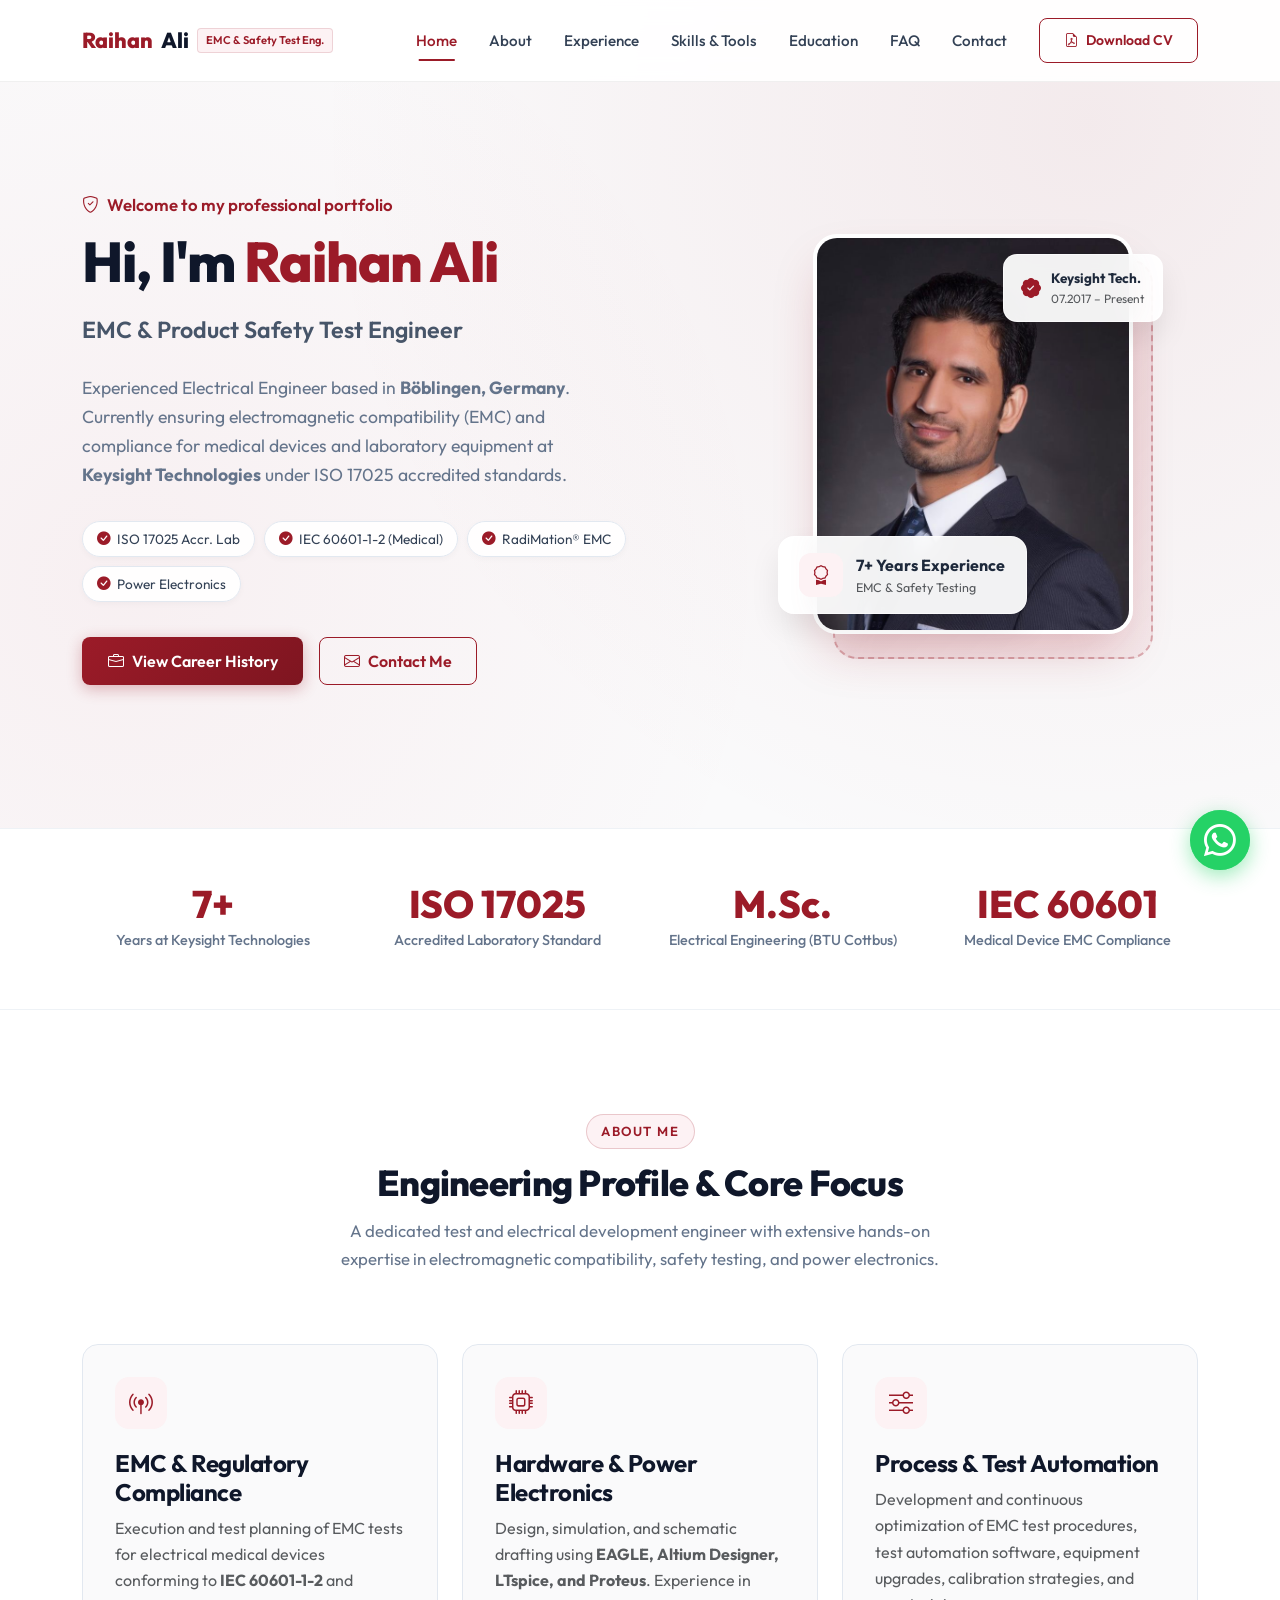
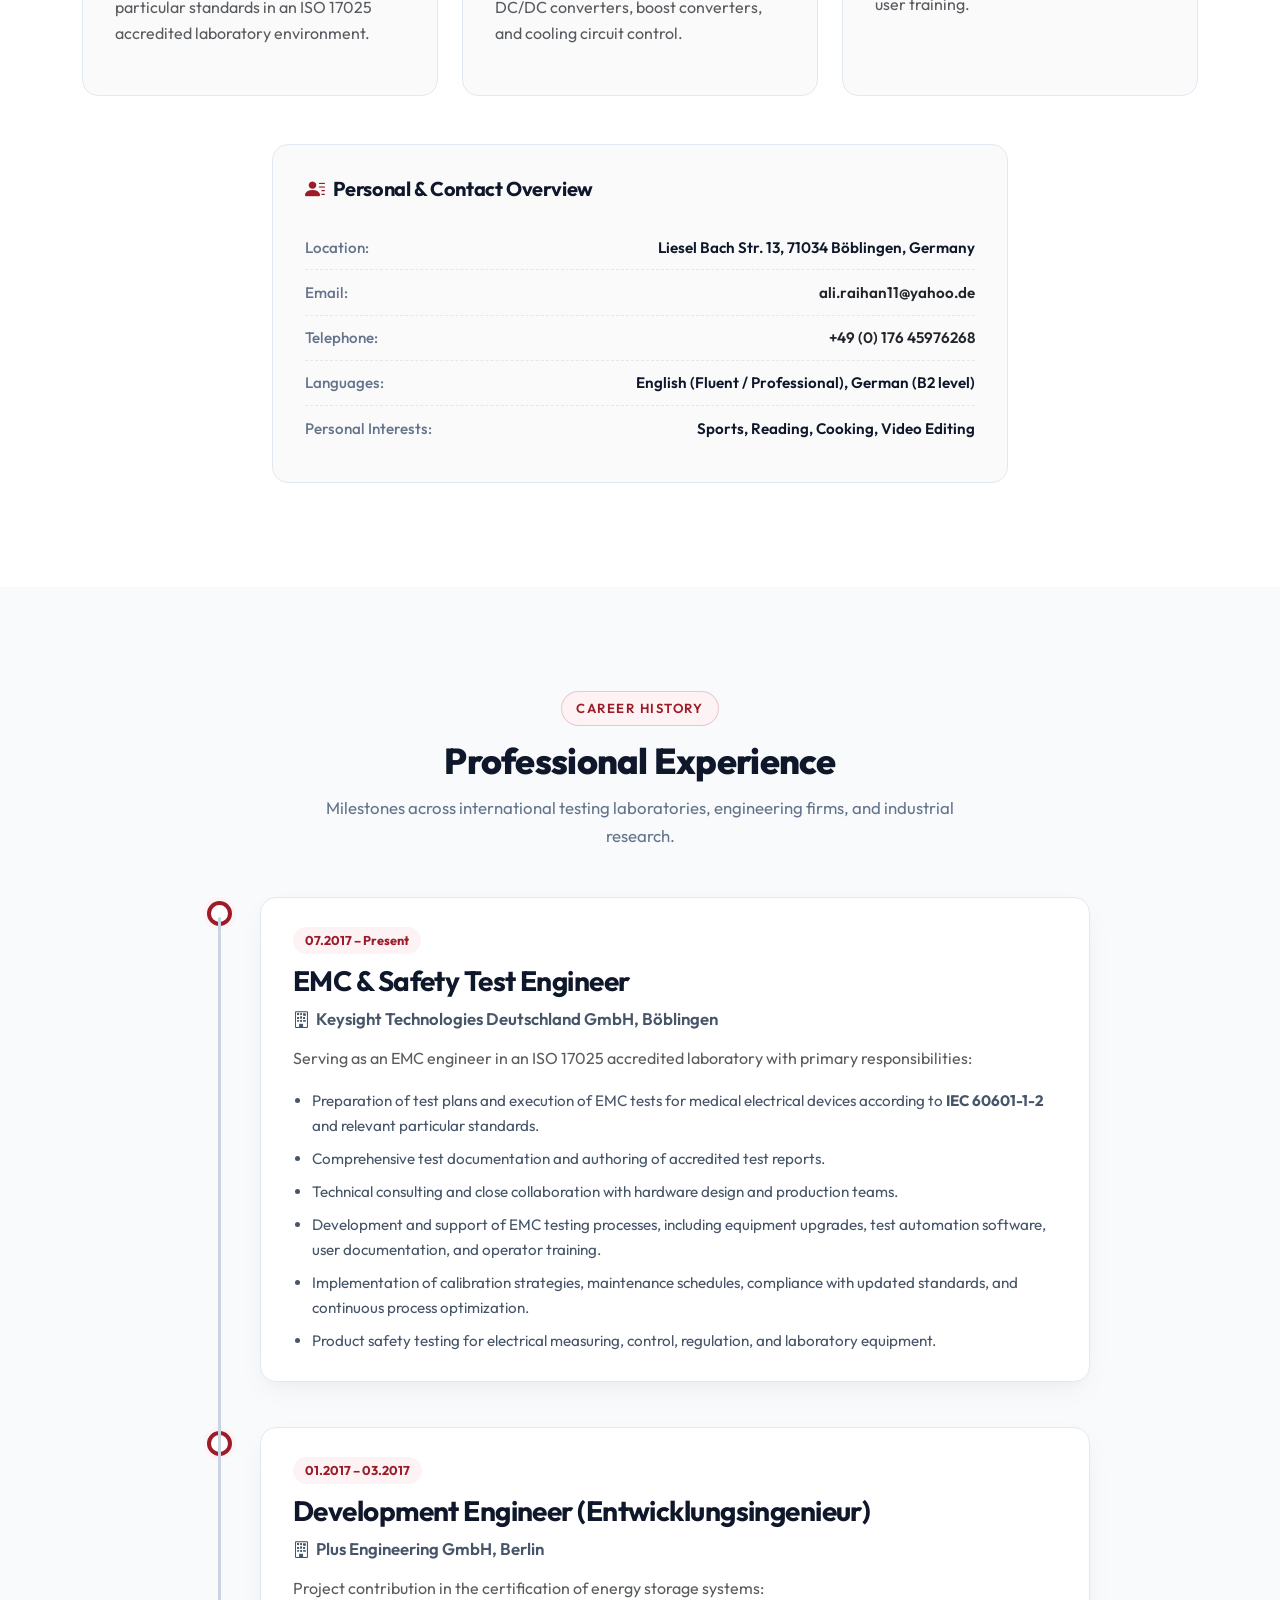
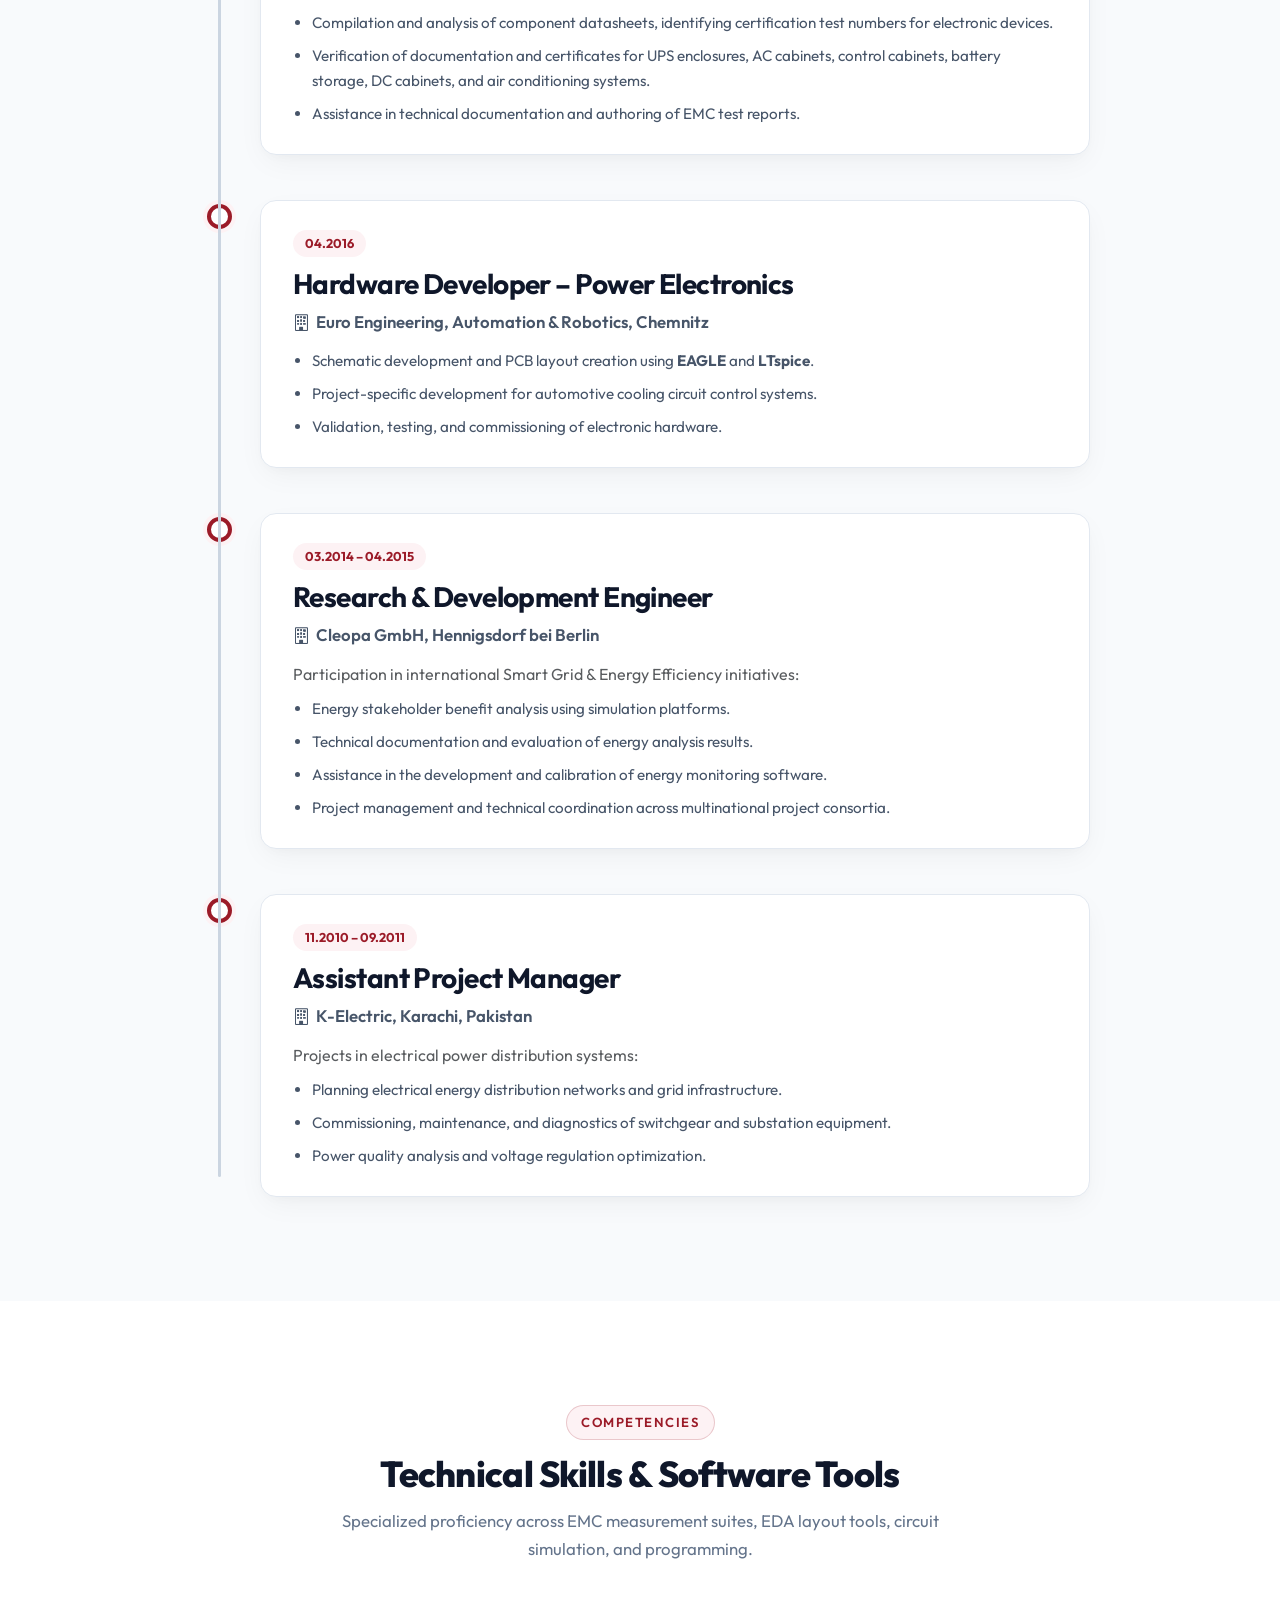
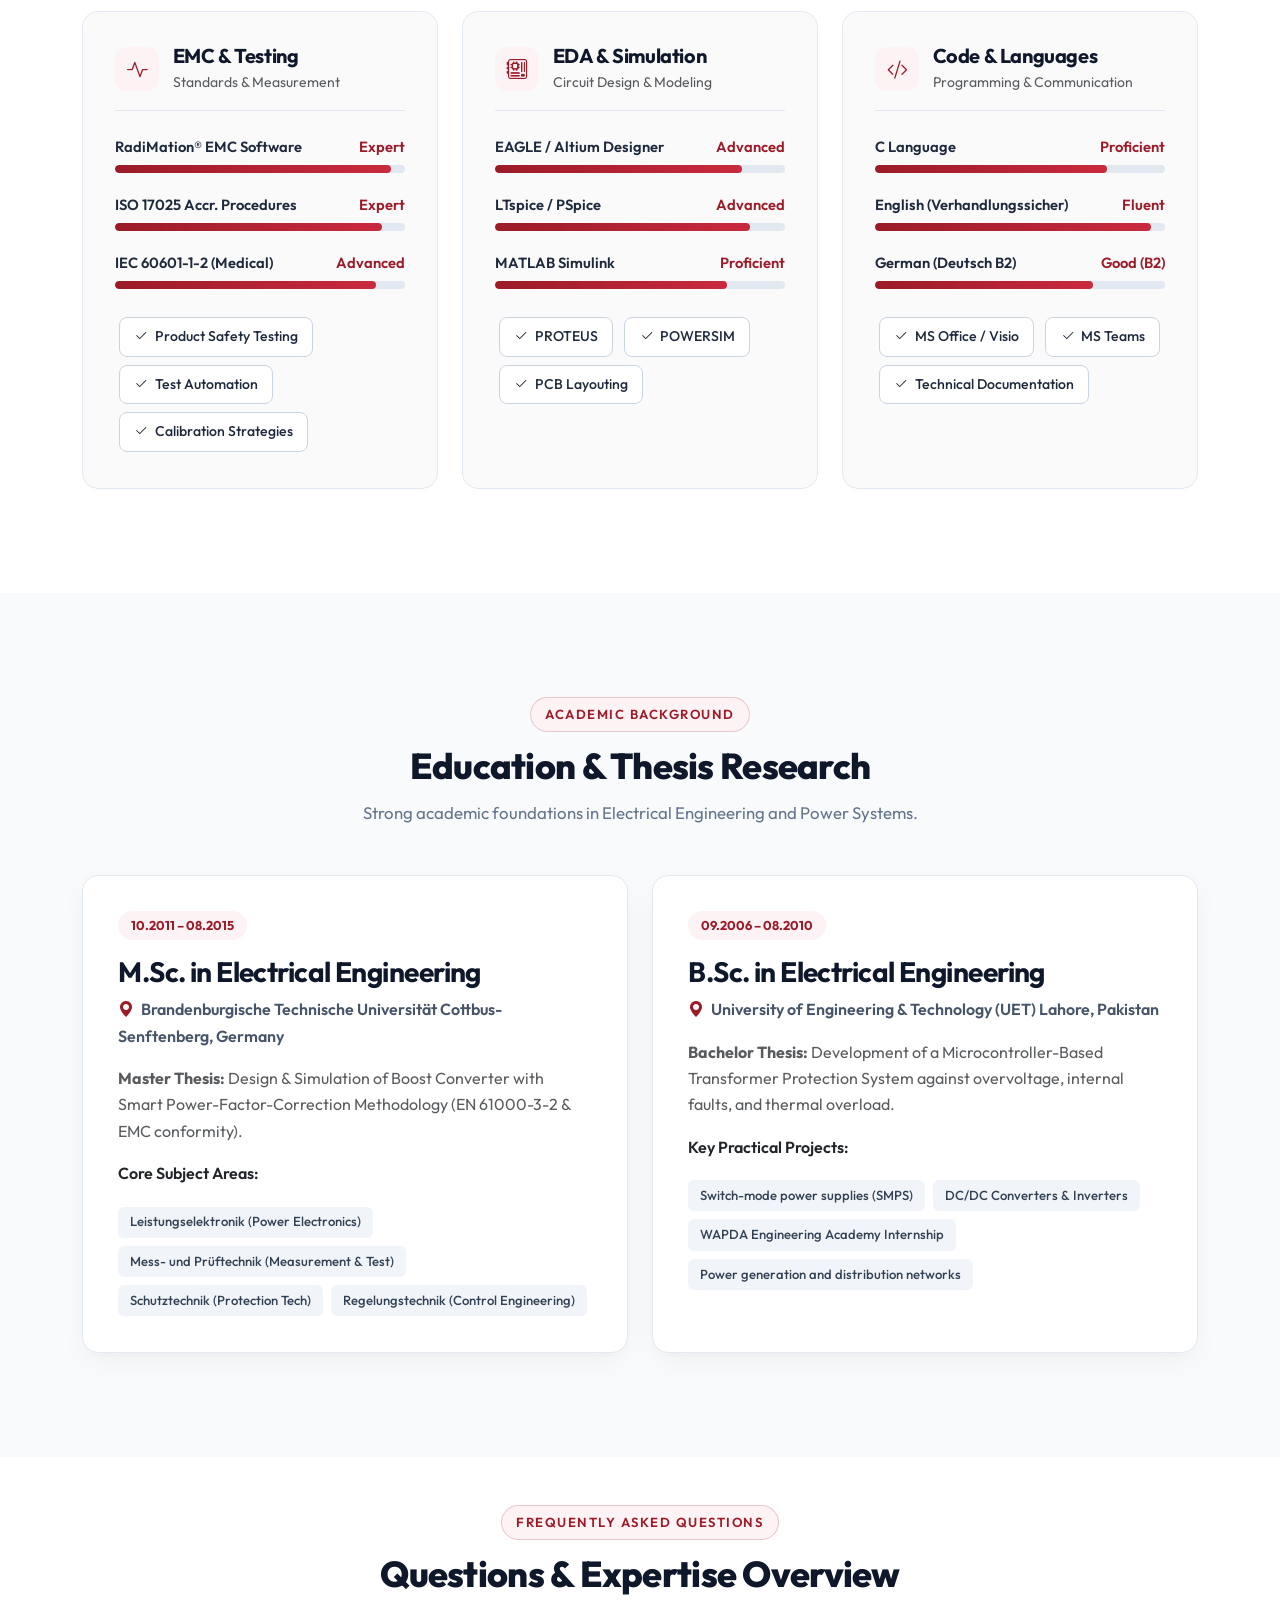
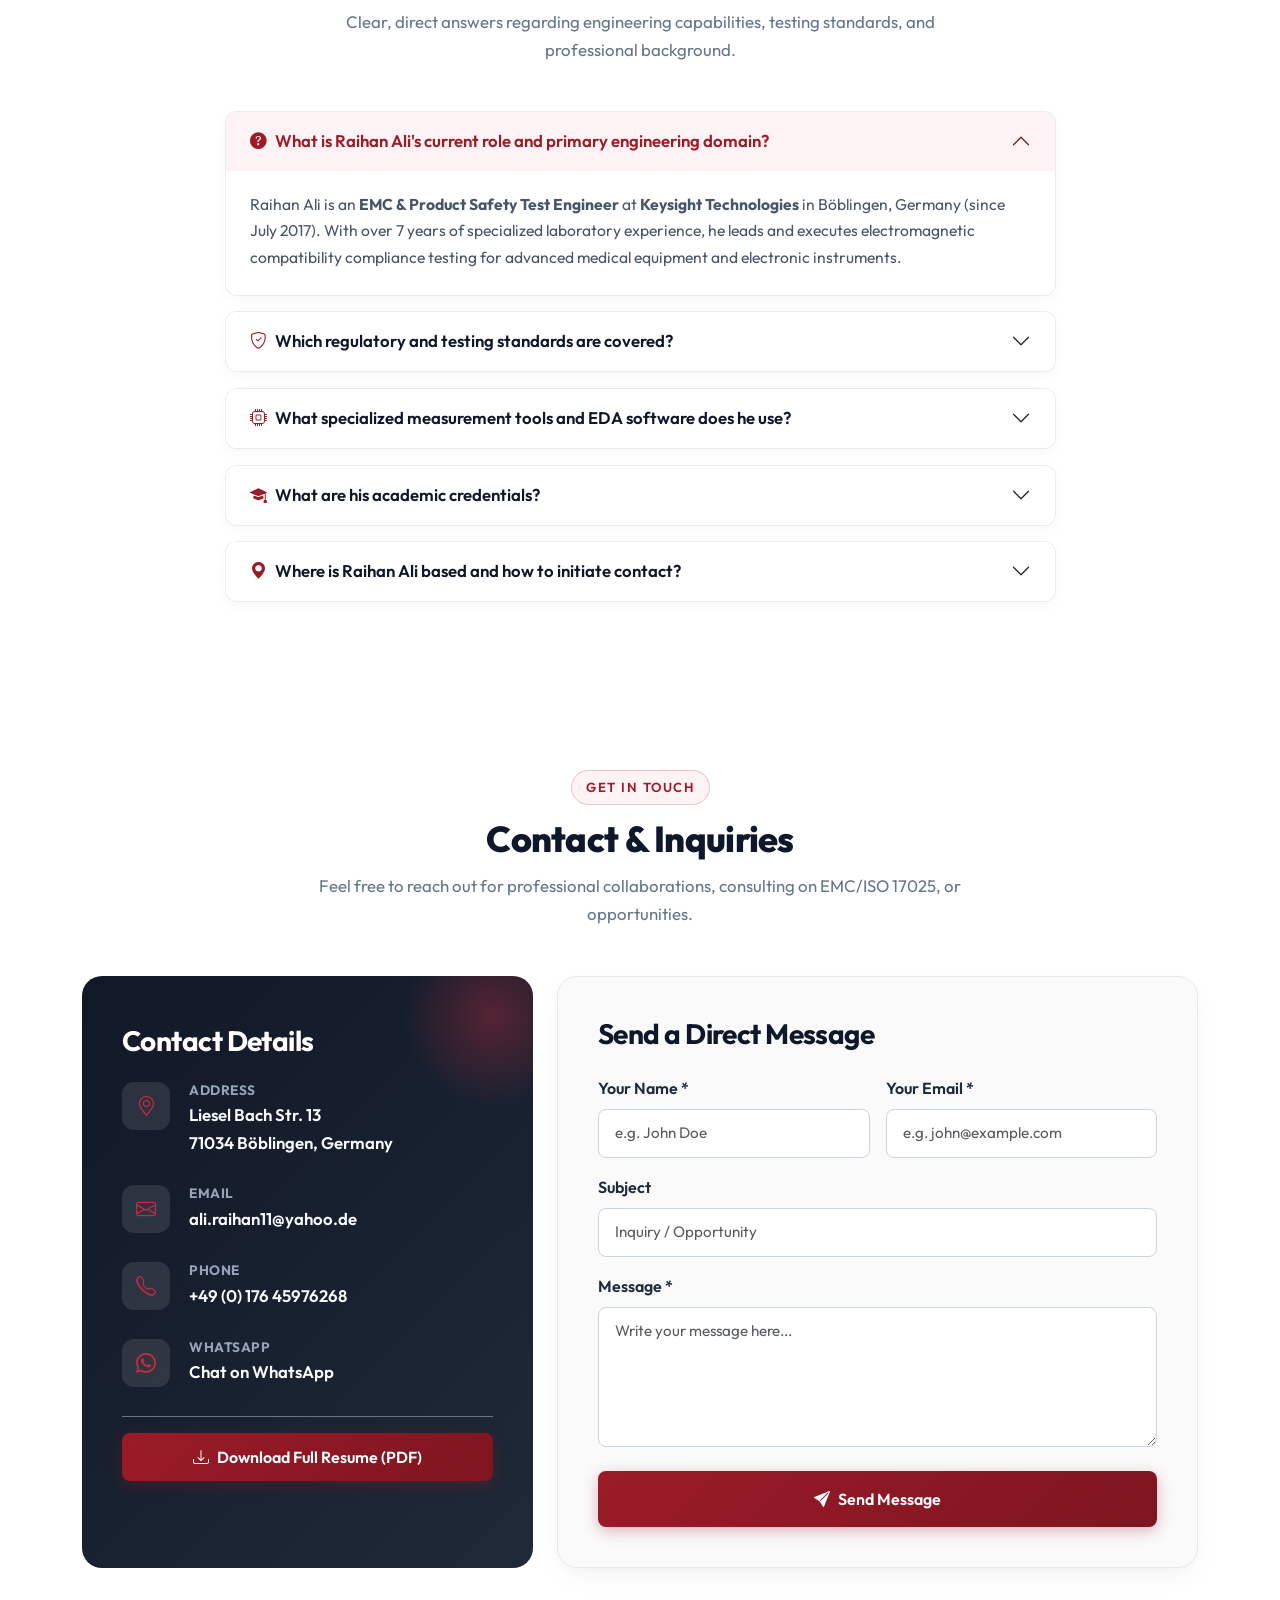
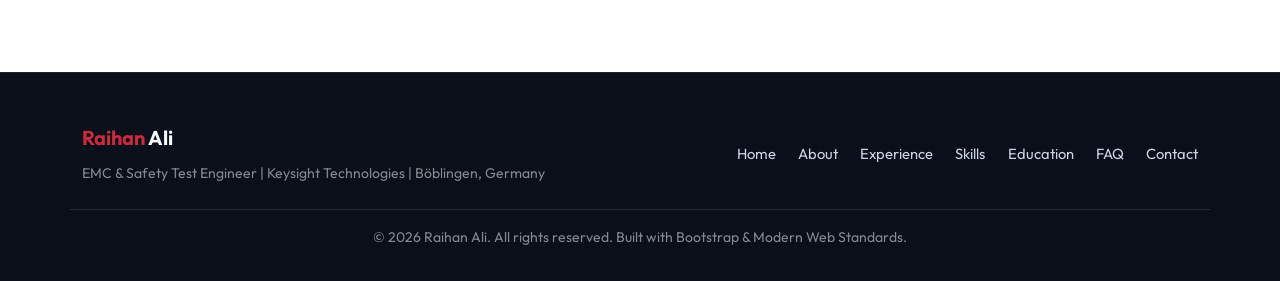
==== commit 874ae214: "chore: update domain to raihanalipro.github.io and add site metadata" ====
--- a/index.html
+++ b/index.html
@@ -9,7 +9,7 @@
   <meta name="author" content="Raihan Ali">
 
   <!-- Canonical & Crawling Directives -->
-  <link rel="canonical" href="https://raihan-ali.com/">
+  <link rel="canonical" href="https://raihanalipro.github.io/">
   <meta name="robots" content="index, follow, max-snippet:-1, max-image-preview:large, max-video-preview:-1">
   <meta name="googlebot" content="index, follow, max-snippet:-1, max-image-preview:large, max-video-preview:-1">
 
@@ -17,9 +17,9 @@
   <meta property="og:type" content="profile">
   <meta property="og:title" content="Raihan Ali | EMC & Product Safety Test Engineer">
   <meta property="og:description" content="Portfolio of Raihan Ali, EMC & Safety Test Engineer at Keysight Technologies. Specializing in IEC 60601-1-2 medical device compliance, ISO 17025 testing, and power electronics in Böblingen, Germany.">
-  <meta property="og:url" content="https://raihan-ali.com/">
+  <meta property="og:url" content="https://raihanalipro.github.io/">
   <meta property="og:site_name" content="Raihan Ali - Professional Portfolio">
-  <meta property="og:image" content="https://raihan-ali.com/assets/profile.png">
+  <meta property="og:image" content="https://raihanalipro.github.io/assets/profile.png">
   <meta property="og:image:width" content="800">
   <meta property="og:image:height" content="800">
   <meta property="og:image:alt" content="Raihan Ali - EMC and Safety Test Engineer">
@@ -31,7 +31,7 @@
   <meta name="twitter:card" content="summary_large_image">
   <meta name="twitter:title" content="Raihan Ali | EMC & Product Safety Test Engineer">
   <meta name="twitter:description" content="Portfolio of Raihan Ali, EMC & Safety Test Engineer at Keysight Technologies. Expert in IEC 60601-1-2 medical standards and ISO 17025 accredited labs.">
-  <meta name="twitter:image" content="https://raihan-ali.com/assets/profile.png">
+  <meta name="twitter:image" content="https://raihanalipro.github.io/assets/profile.png">
   <meta name="twitter:image:alt" content="Raihan Ali - EMC and Safety Test Engineer">
 
   <!-- Geographic & Local Knowledge Graph (GEO) -->
@@ -40,22 +40,26 @@
   <meta name="geo.position" content="48.6853;9.0116">
   <meta name="ICBM" content="48.6853, 9.0116">
 
-  <!-- JSON-LD Structured Data: Person, WebSite & FAQPage (Google Search & AEO/GEO Knowledge Graph) -->
+  <!-- Theme & Favicons -->
+  <meta name="theme-color" content="#030712">
+  <link rel="icon" type="image/svg+xml" href="data:image/svg+xml,<svg xmlns='http://www.w3.org/2000/svg' viewBox='0 0 100 100'><text y='.9em' font-size='90'>⚡</text></svg>">
+
+  <!-- Structured Data: Comprehensive Knowledge Graph for Search & AI Engines -->
   <script type="application/ld+json">
   {
     "@context": "https://schema.org",
     "@graph": [
       {
         "@type": "WebSite",
-        "@id": "https://raihan-ali.com/#website",
-        "url": "https://raihan-ali.com/",
+        "@id": "https://raihanalipro.github.io/#website",
+        "url": "https://raihanalipro.github.io/",
         "name": "Raihan Ali - EMC & Safety Test Engineer",
         "description": "Professional engineering portfolio and CV of Raihan Ali, specializing in EMC testing, IEC 60601-1-2 medical compliance, and ISO 17025 laboratory environments.",
         "inLanguage": "en"
       },
       {
         "@type": "Person",
-        "@id": "https://raihan-ali.com/#person",
+        "@id": "https://raihanalipro.github.io/#person",
         "name": "Raihan Ali",
         "jobTitle": "EMC & Product Safety Test Engineer",
         "worksFor": {
@@ -64,8 +68,8 @@
           "url": "https://www.keysight.com"
         },
         "description": "Electrical Engineer with over 7 years of experience at Keysight Technologies specializing in electromagnetic compatibility (EMC) testing, IEC 60601-1-2 medical device compliance, and ISO 17025 accredited testing methodologies.",
-        "image": "https://raihan-ali.com/assets/profile.png",
-        "url": "https://raihan-ali.com/",
+        "image": "https://raihanalipro.github.io/assets/profile.png",
+        "url": "https://raihanalipro.github.io/",
         "email": "mailto:ali.raihan11@yahoo.de",
         "telephone": "+4917645976268",
         "address": {
@@ -104,7 +108,7 @@
       },
       {
         "@type": "FAQPage",
-        "@id": "https://raihan-ali.com/#faq",
+        "@id": "https://raihanalipro.github.io/#faq",
         "mainEntity": [
           {
             "@type": "Question",
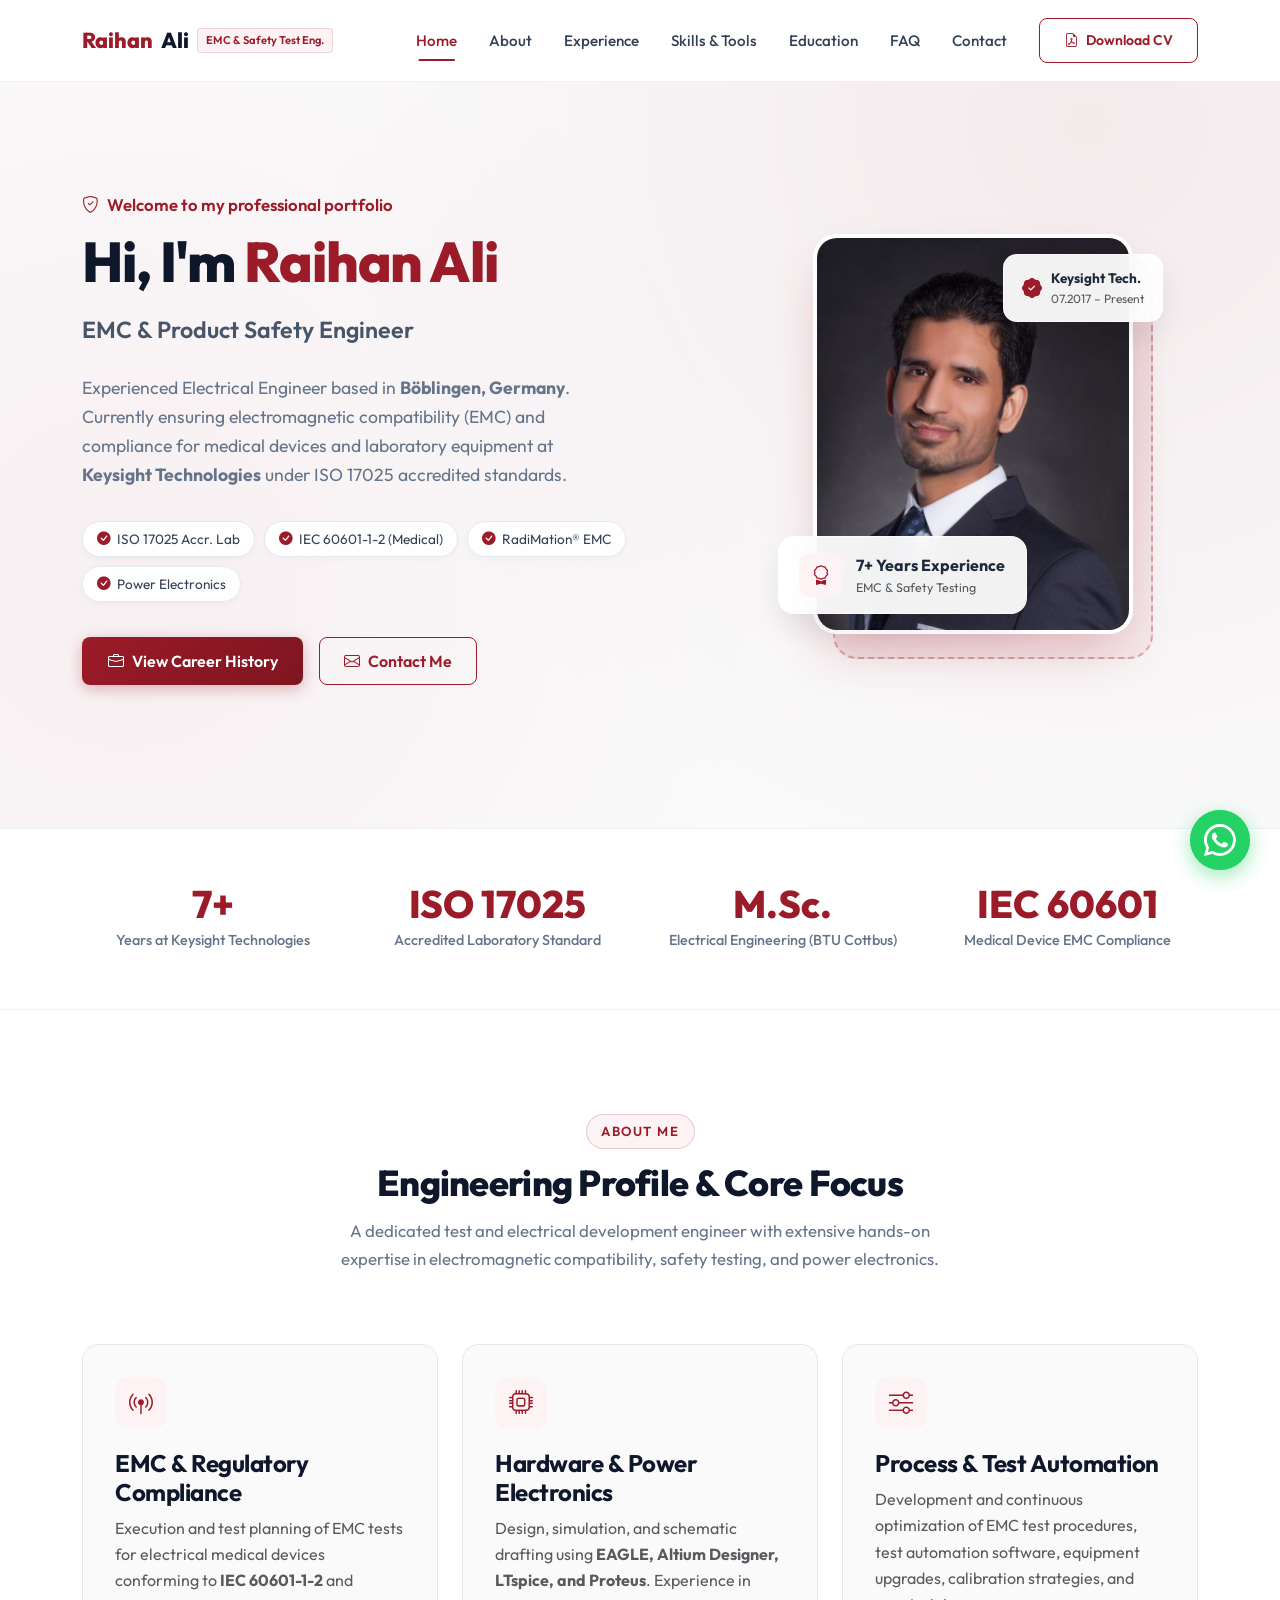
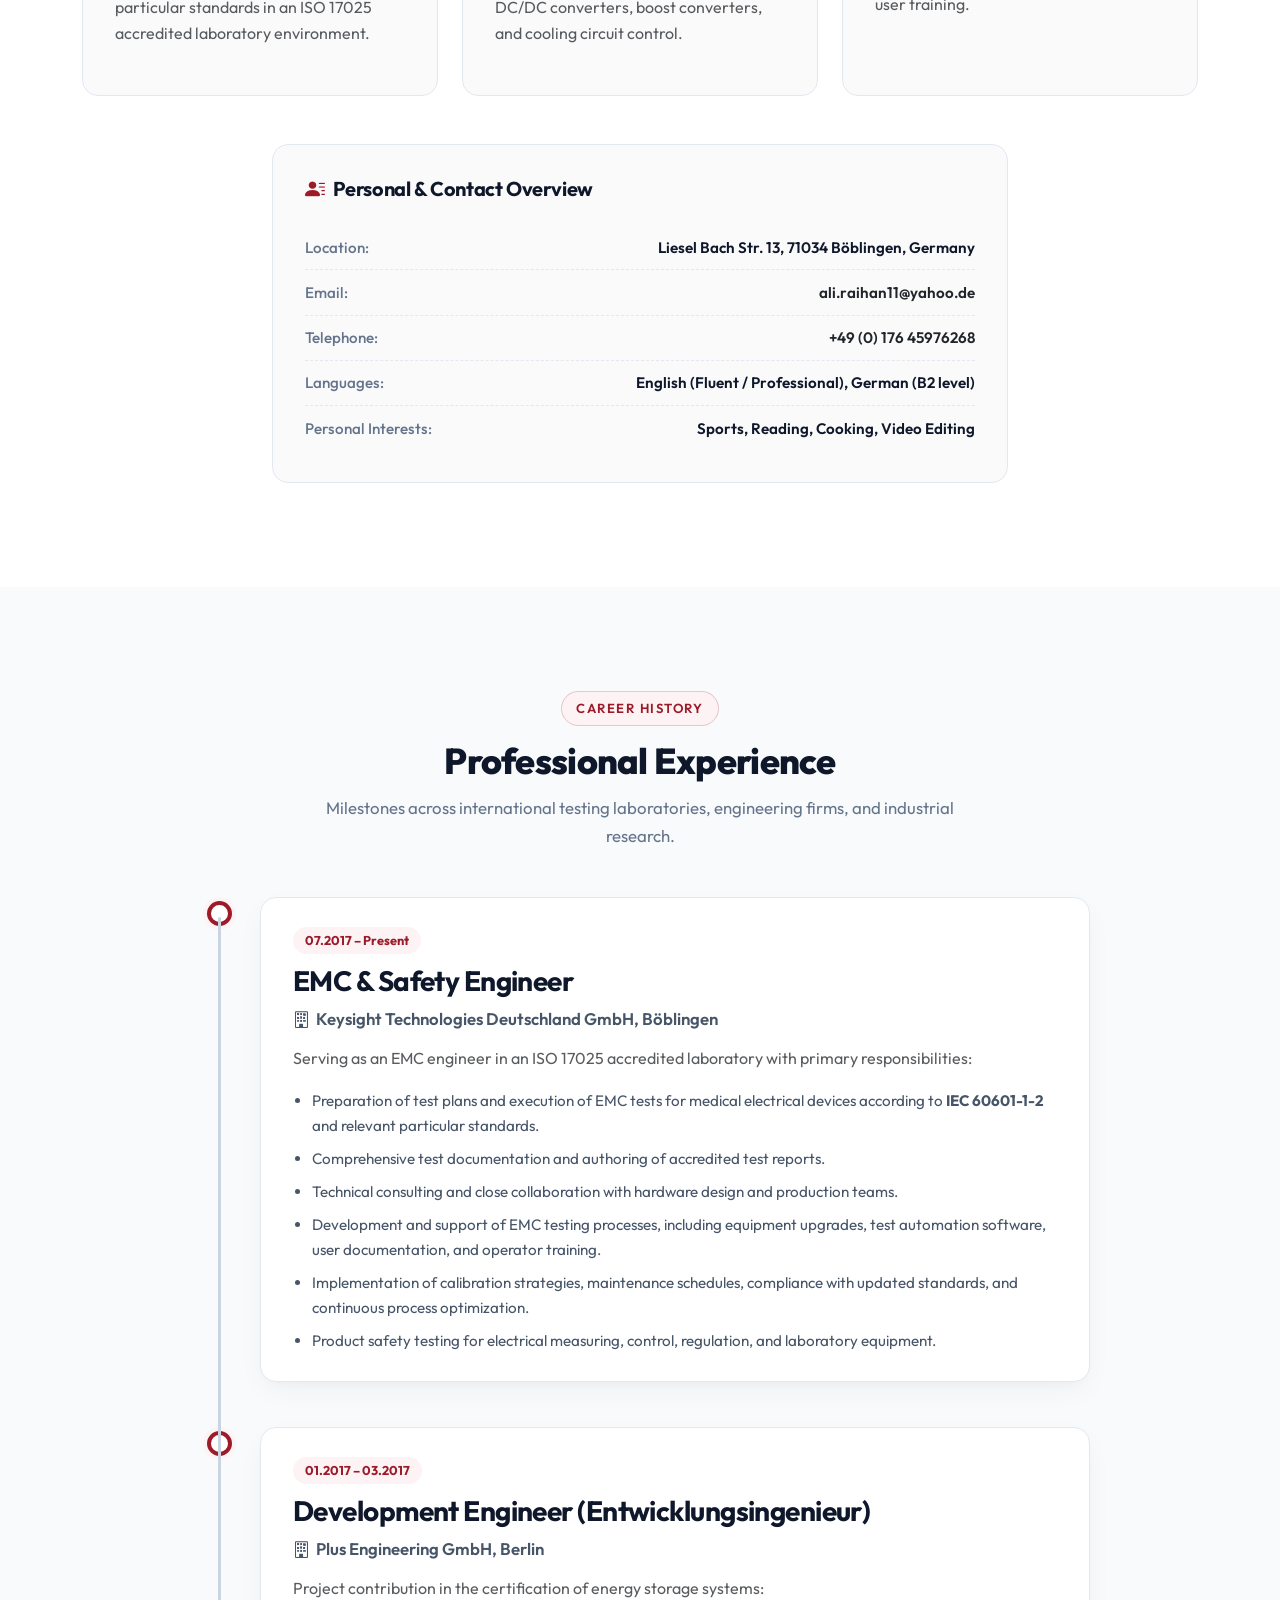
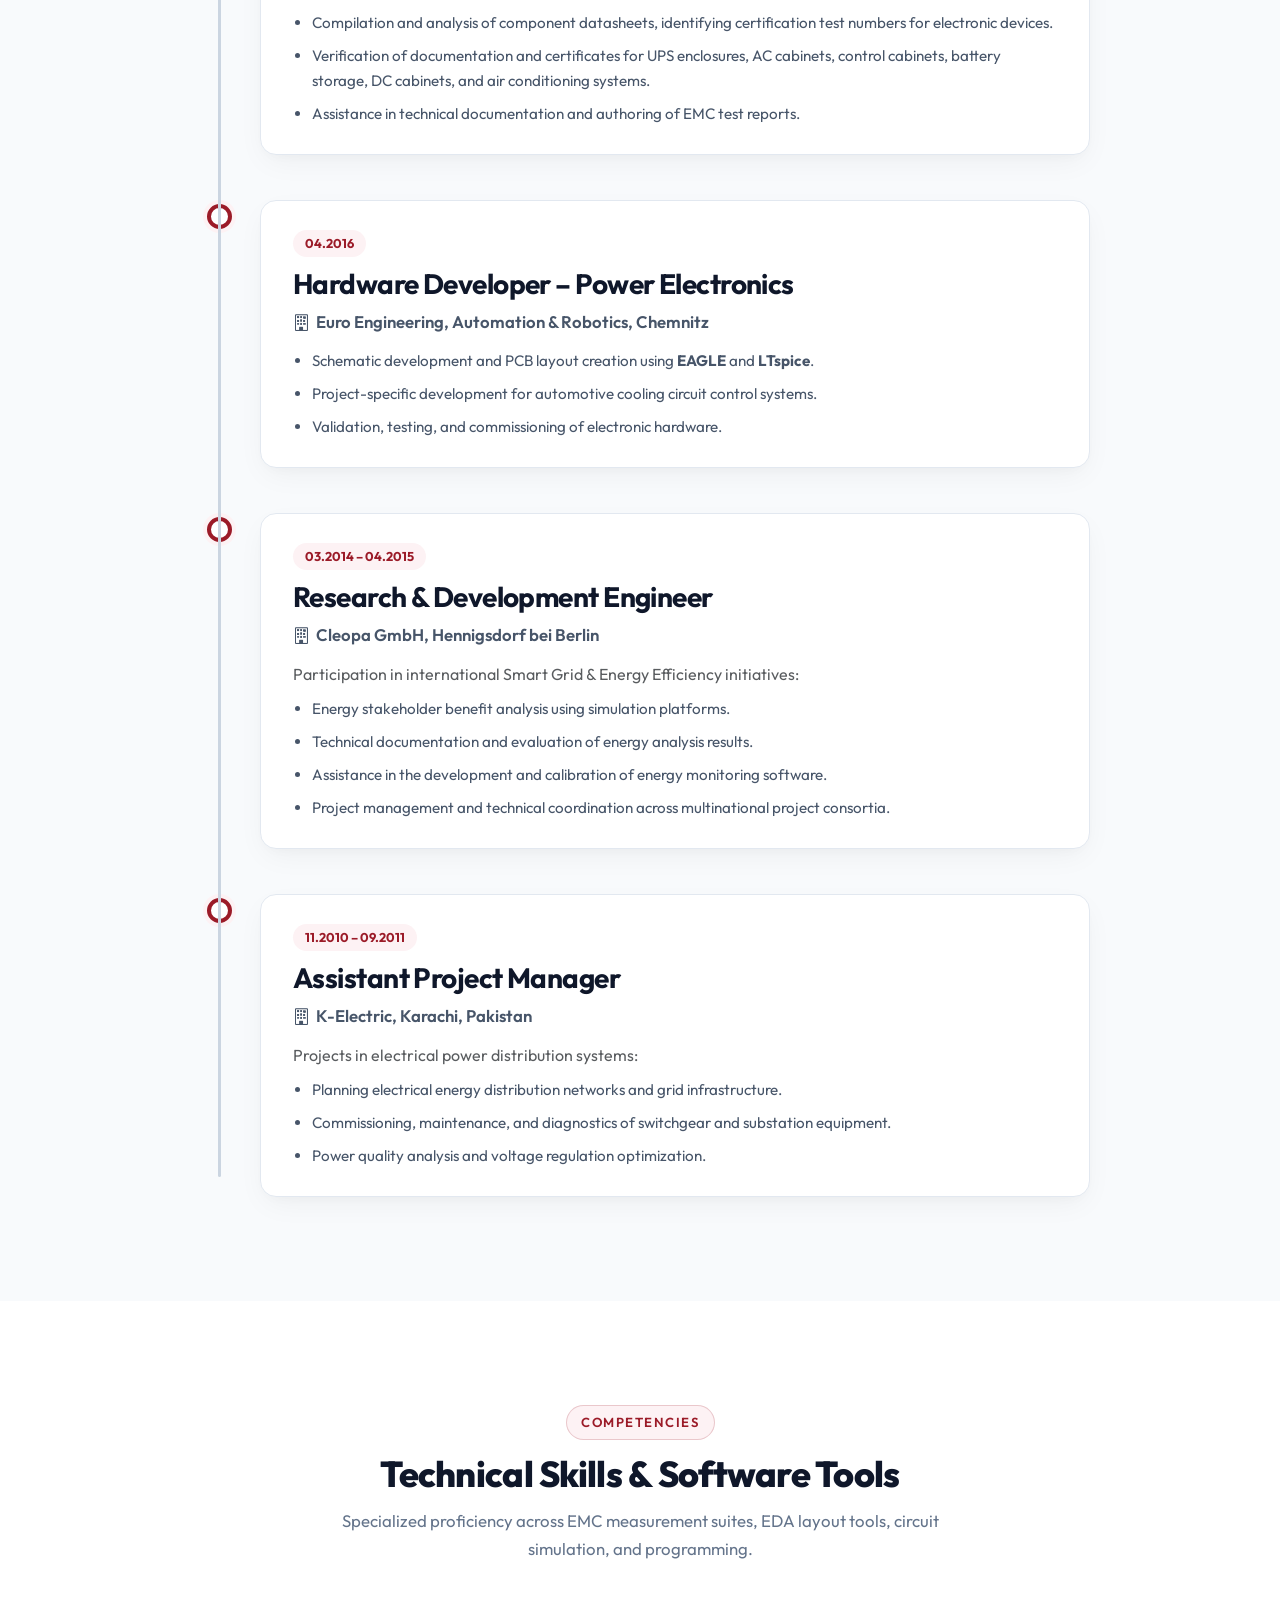
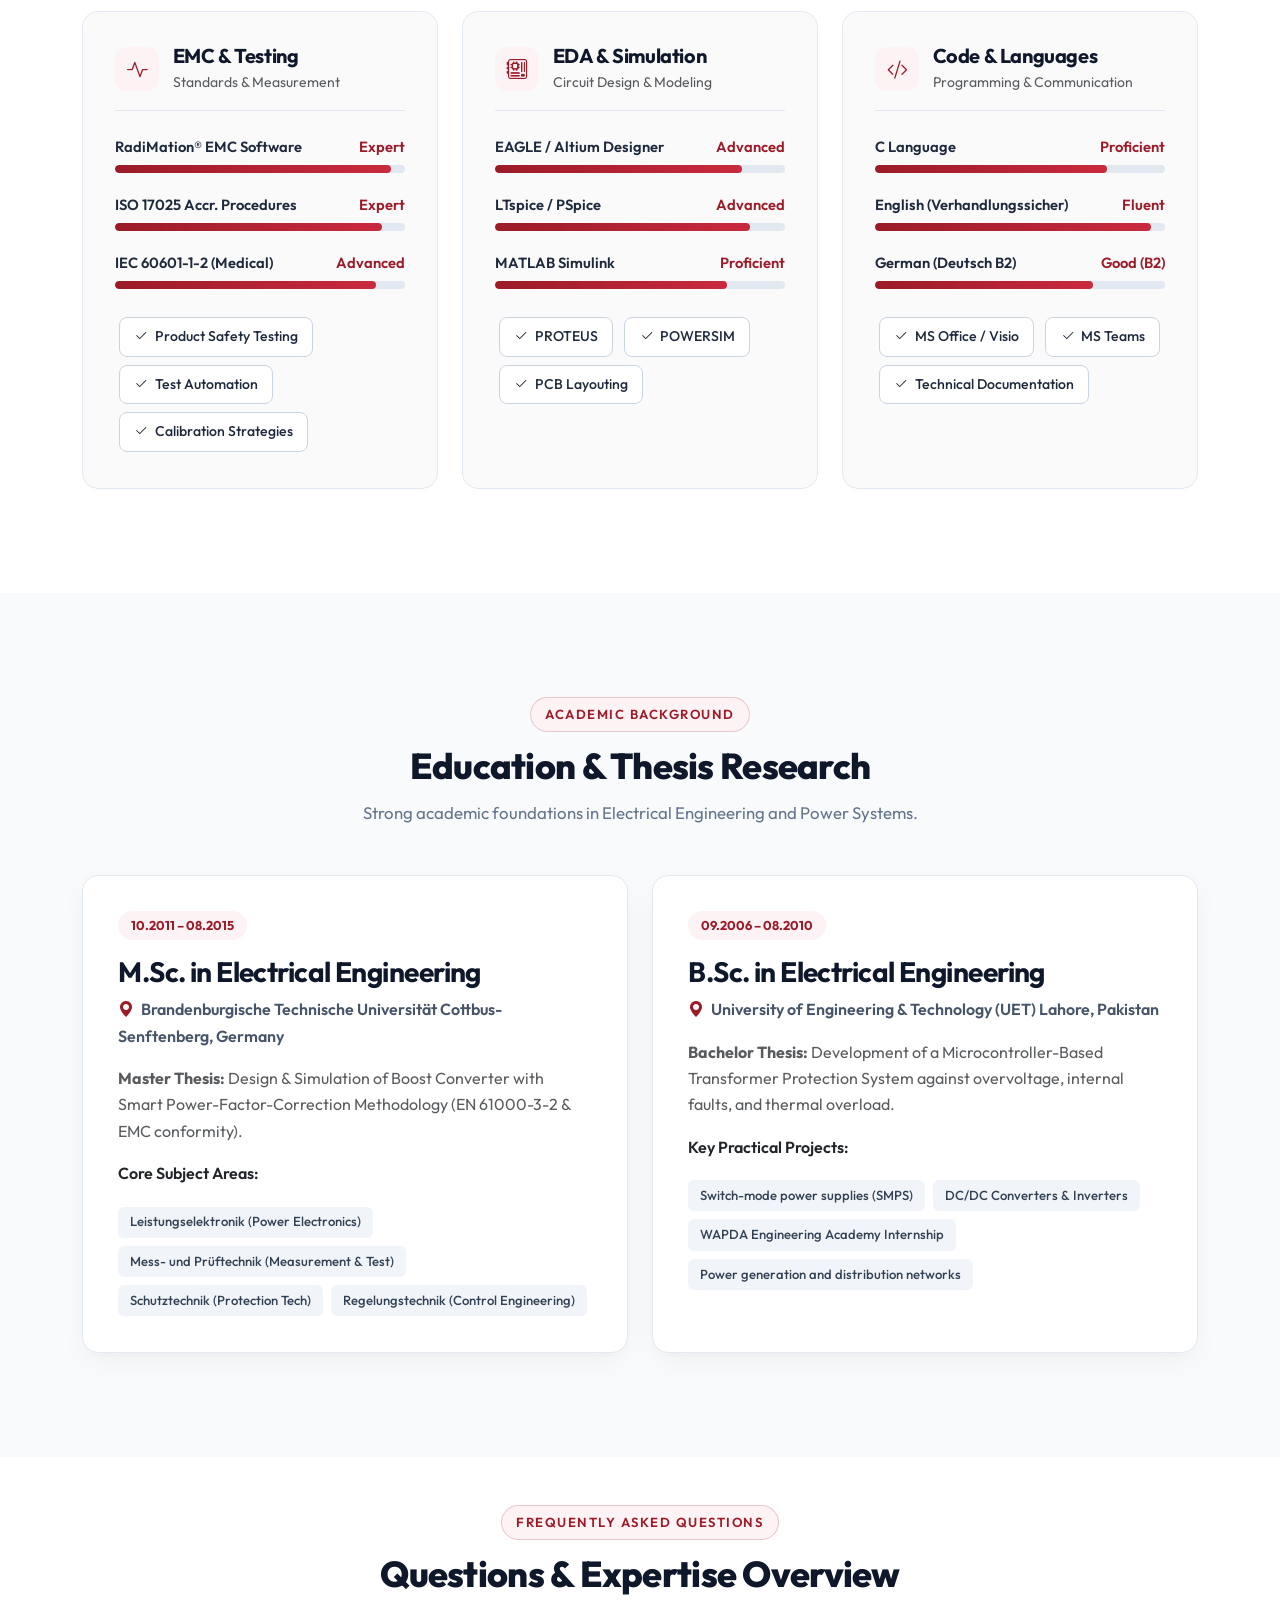
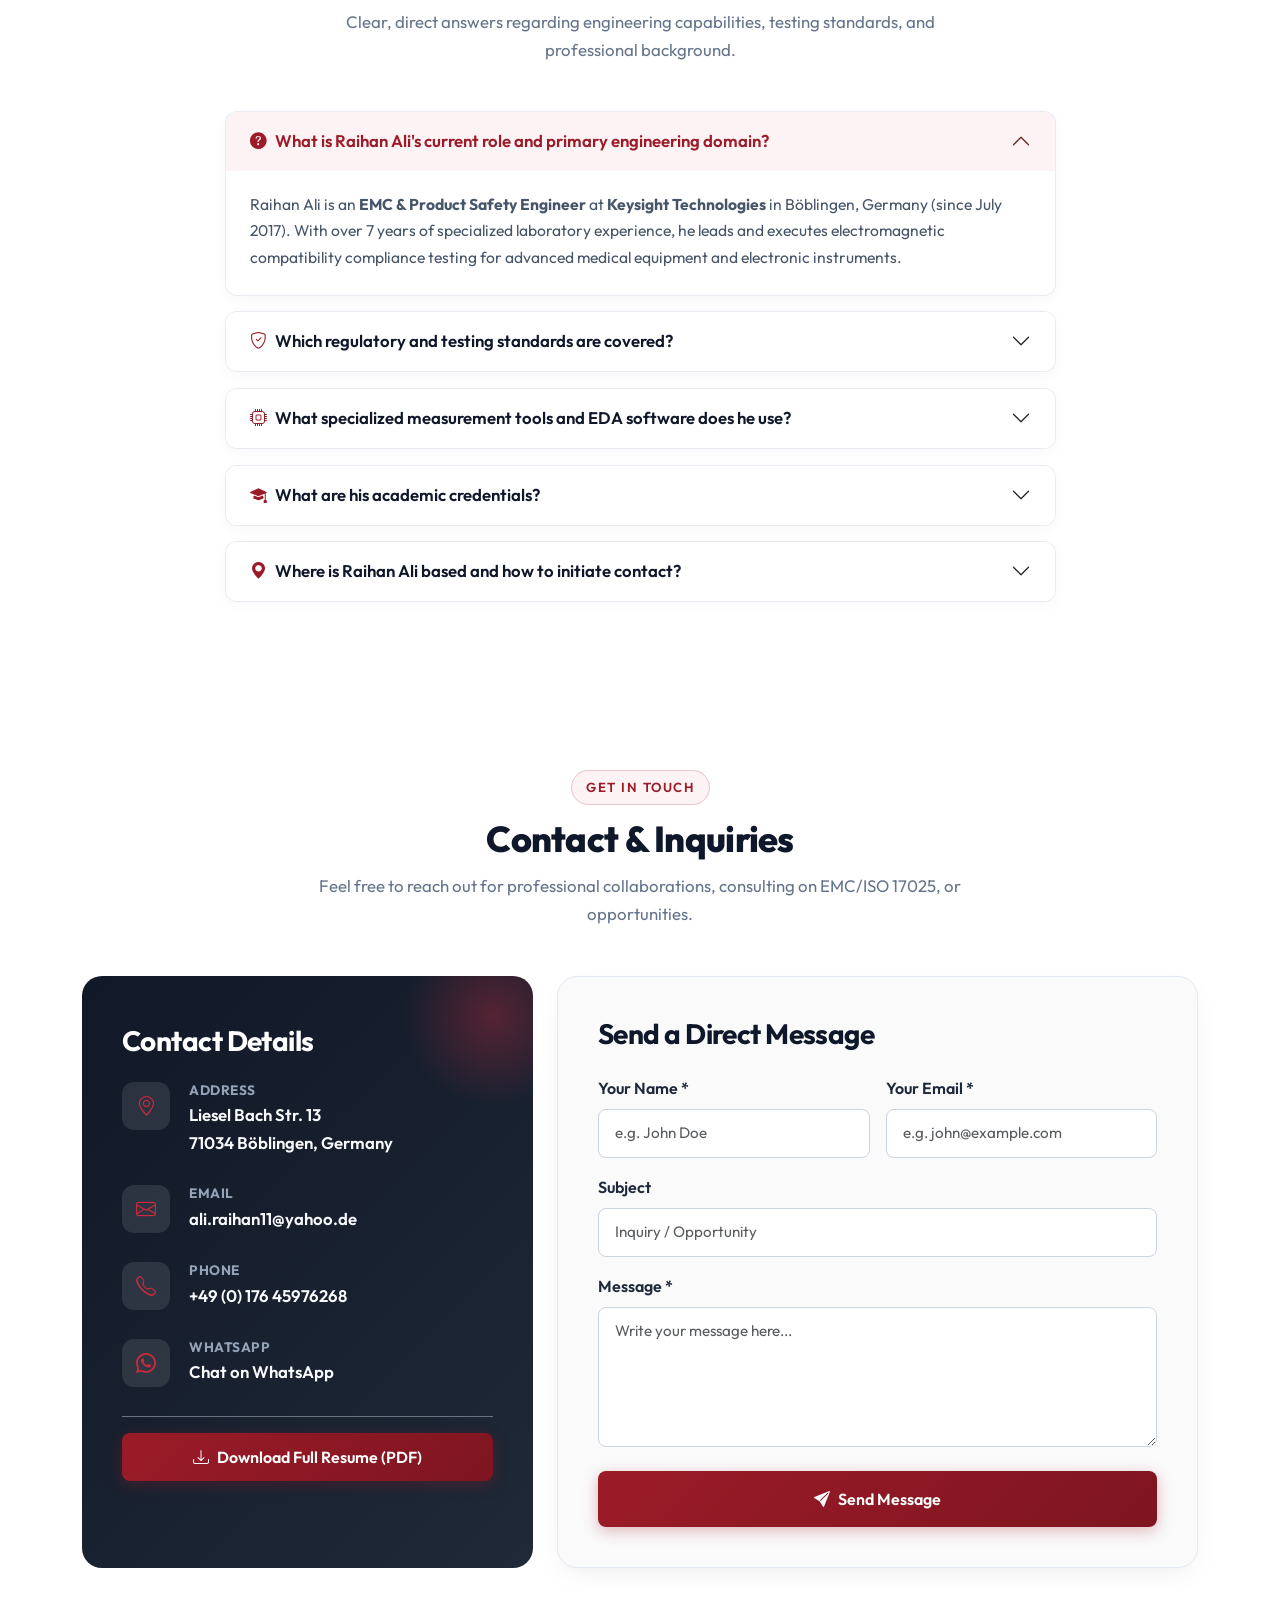
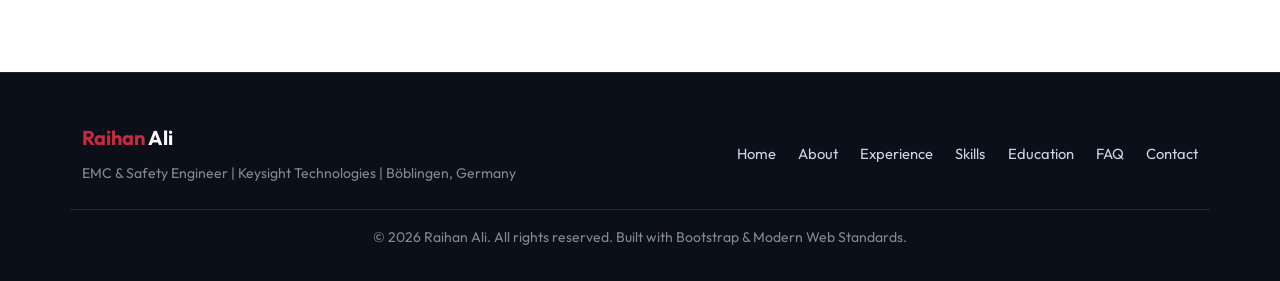
==== commit 6aa8dac1: "refactor: update job title from test engineer to engineer across site metadata and content" ====
--- a/index.html
+++ b/index.html
@@ -3,9 +3,9 @@
 <head>
   <meta charset="UTF-8">
   <meta name="viewport" content="width=device-width, initial-scale=1.0">
-  <title>Raihan Ali | EMC & Safety Test Engineer - Portfolio</title>
-  <meta name="description" content="Official portfolio of Raihan Ali, EMC & Safety Test Engineer at Keysight Technologies. Specializing in IEC 60601-1-2 medical device compliance, ISO 17025 accredited testing, and power electronics.">
-  <meta name="keywords" content="Raihan Ali, EMC Engineer, Safety Test Engineer, Keysight Technologies, IEC 60601-1-2, ISO 17025, RadiMation, Electrical Engineering, Böblingen">
+  <title>Raihan Ali | EMC & Safety Engineer - Portfolio</title>
+  <meta name="description" content="Official portfolio of Raihan Ali, EMC & Safety Engineer at Keysight Technologies. Specializing in IEC 60601-1-2 medical device compliance, ISO 17025 accredited testing, and power electronics.">
+  <meta name="keywords" content="Raihan Ali, EMC Engineer, Safety Engineer, Keysight Technologies, IEC 60601-1-2, ISO 17025, RadiMation, Electrical Engineering, Böblingen">
   <meta name="author" content="Raihan Ali">
 
   <!-- Canonical & Crawling Directives -->
@@ -15,24 +15,24 @@
 
   <!-- Open Graph / Facebook / LinkedIn (Rich Social Previews) -->
   <meta property="og:type" content="profile">
-  <meta property="og:title" content="Raihan Ali | EMC & Product Safety Test Engineer">
-  <meta property="og:description" content="Portfolio of Raihan Ali, EMC & Safety Test Engineer at Keysight Technologies. Specializing in IEC 60601-1-2 medical device compliance, ISO 17025 testing, and power electronics in Böblingen, Germany.">
+  <meta property="og:title" content="Raihan Ali | EMC & Product Safety Engineer">
+  <meta property="og:description" content="Portfolio of Raihan Ali, EMC & Safety Engineer at Keysight Technologies. Specializing in IEC 60601-1-2 medical device compliance, ISO 17025 testing, and power electronics in Böblingen, Germany.">
   <meta property="og:url" content="https://raihanalipro.github.io/">
   <meta property="og:site_name" content="Raihan Ali - Professional Portfolio">
   <meta property="og:image" content="https://raihanalipro.github.io/assets/profile.png">
   <meta property="og:image:width" content="800">
   <meta property="og:image:height" content="800">
-  <meta property="og:image:alt" content="Raihan Ali - EMC and Safety Test Engineer">
+  <meta property="og:image:alt" content="Raihan Ali - EMC and Safety Engineer">
   <meta property="profile:first_name" content="Raihan">
   <meta property="profile:last_name" content="Ali">
   <meta property="profile:gender" content="male">
 
   <!-- Twitter Card Data -->
   <meta name="twitter:card" content="summary_large_image">
-  <meta name="twitter:title" content="Raihan Ali | EMC & Product Safety Test Engineer">
-  <meta name="twitter:description" content="Portfolio of Raihan Ali, EMC & Safety Test Engineer at Keysight Technologies. Expert in IEC 60601-1-2 medical standards and ISO 17025 accredited labs.">
+  <meta name="twitter:title" content="Raihan Ali | EMC & Product Safety Engineer">
+  <meta name="twitter:description" content="Portfolio of Raihan Ali, EMC & Safety Engineer at Keysight Technologies. Expert in IEC 60601-1-2 medical standards and ISO 17025 accredited labs.">
   <meta name="twitter:image" content="https://raihanalipro.github.io/assets/profile.png">
-  <meta name="twitter:image:alt" content="Raihan Ali - EMC and Safety Test Engineer">
+  <meta name="twitter:image:alt" content="Raihan Ali - EMC and Safety Engineer">
 
   <!-- Geographic & Local Knowledge Graph (GEO) -->
   <meta name="geo.region" content="DE-BW">
@@ -53,7 +53,7 @@
         "@type": "WebSite",
         "@id": "https://raihanalipro.github.io/#website",
         "url": "https://raihanalipro.github.io/",
-        "name": "Raihan Ali - EMC & Safety Test Engineer",
+        "name": "Raihan Ali - EMC & Safety Engineer",
         "description": "Professional engineering portfolio and CV of Raihan Ali, specializing in EMC testing, IEC 60601-1-2 medical compliance, and ISO 17025 laboratory environments.",
         "inLanguage": "en"
       },
@@ -61,7 +61,7 @@
         "@type": "Person",
         "@id": "https://raihanalipro.github.io/#person",
         "name": "Raihan Ali",
-        "jobTitle": "EMC & Product Safety Test Engineer",
+        "jobTitle": "EMC & Product Safety Engineer",
         "worksFor": {
           "@type": "Organization",
           "name": "Keysight Technologies",
@@ -115,7 +115,7 @@
             "name": "What is Raihan Ali's current role and area of expertise?",
             "acceptedAnswer": {
               "@type": "Answer",
-              "text": "Raihan Ali is an EMC & Product Safety Test Engineer at Keysight Technologies in Böblingen, Germany. He specializes in testing and validating electrical medical devices and laboratory equipment according to IEC 60601-1-2 standards in an ISO 17025 accredited laboratory."
+              "text": "Raihan Ali is an EMC & Product Safety Engineer at Keysight Technologies in Böblingen, Germany. He specializes in testing and validating electrical medical devices and laboratory equipment according to IEC 60601-1-2 standards in an ISO 17025 accredited laboratory."
             }
           },
           {
@@ -230,7 +230,7 @@
             Hi, I'm <span class="text-crimson">Raihan Ali</span>
           </h1>
           <div class="hero-role reveal-on-scroll delay-2">
-            EMC & Product Safety Test Engineer
+            EMC & Product Safety Engineer
           </div>
           <p class="hero-description reveal-on-scroll delay-2">
             Experienced Electrical Engineer based in <strong>Böblingen, Germany</strong>. Currently ensuring electromagnetic compatibility (EMC) and compliance for medical devices and laboratory equipment at <strong>Keysight Technologies</strong> under ISO 17025 accredited standards.
@@ -258,7 +258,7 @@
           <div class="hero-image-wrapper">
             <div class="hero-image-backdrop"></div>
             <div class="hero-image-container">
-              <img src="assets/profile.png" alt="Raihan Ali - EMC & Product Safety Test Engineer" width="400" height="480" fetchpriority="high">
+              <img src="assets/profile.png" alt="Raihan Ali - EMC & Product Safety Engineer" width="400" height="480" fetchpriority="high">
             </div>
 
             <!-- Top Floating Stat -->
@@ -417,7 +417,7 @@
           <div class="timeline-dot"></div>
           <div class="timeline-content">
             <span class="timeline-date-badge">07.2017 – Present</span>
-            <h3>EMC & Safety Test Engineer</h3>
+            <h3>EMC & Safety Engineer</h3>
             <div class="timeline-company">
               <i class="bi bi-building"></i> Keysight Technologies Deutschland GmbH, Böblingen
             </div>
@@ -761,7 +761,7 @@
               </h3>
               <div id="faqCollapse1" class="accordion-collapse collapse show" aria-labelledby="faqHeading1" data-bs-parent="#faqAccordion">
                 <div class="accordion-body">
-                  Raihan Ali is an <strong>EMC & Product Safety Test Engineer</strong> at <strong>Keysight Technologies</strong> in Böblingen, Germany (since July 2017). With over 7 years of specialized laboratory experience, he leads and executes electromagnetic compatibility compliance testing for advanced medical equipment and electronic instruments.
+                  Raihan Ali is an <strong>EMC & Product Safety Engineer</strong> at <strong>Keysight Technologies</strong> in Böblingen, Germany (since July 2017). With over 7 years of specialized laboratory experience, he leads and executes electromagnetic compatibility compliance testing for advanced medical equipment and electronic instruments.
                 </div>
               </div>
             </div>
@@ -951,7 +951,7 @@
         <div class="col-md-6 text-center text-md-start mb-3 mb-md-0">
           <div class="footer-brand"><span>Raihan</span> Ali</div>
           <p class="mb-0 small text-white-50">
-            EMC & Safety Test Engineer | Keysight Technologies | Böblingen, Germany
+            EMC & Safety Engineer | Keysight Technologies | Böblingen, Germany
           </p>
         </div>
         <div class="col-md-6 text-center text-md-end footer-links">
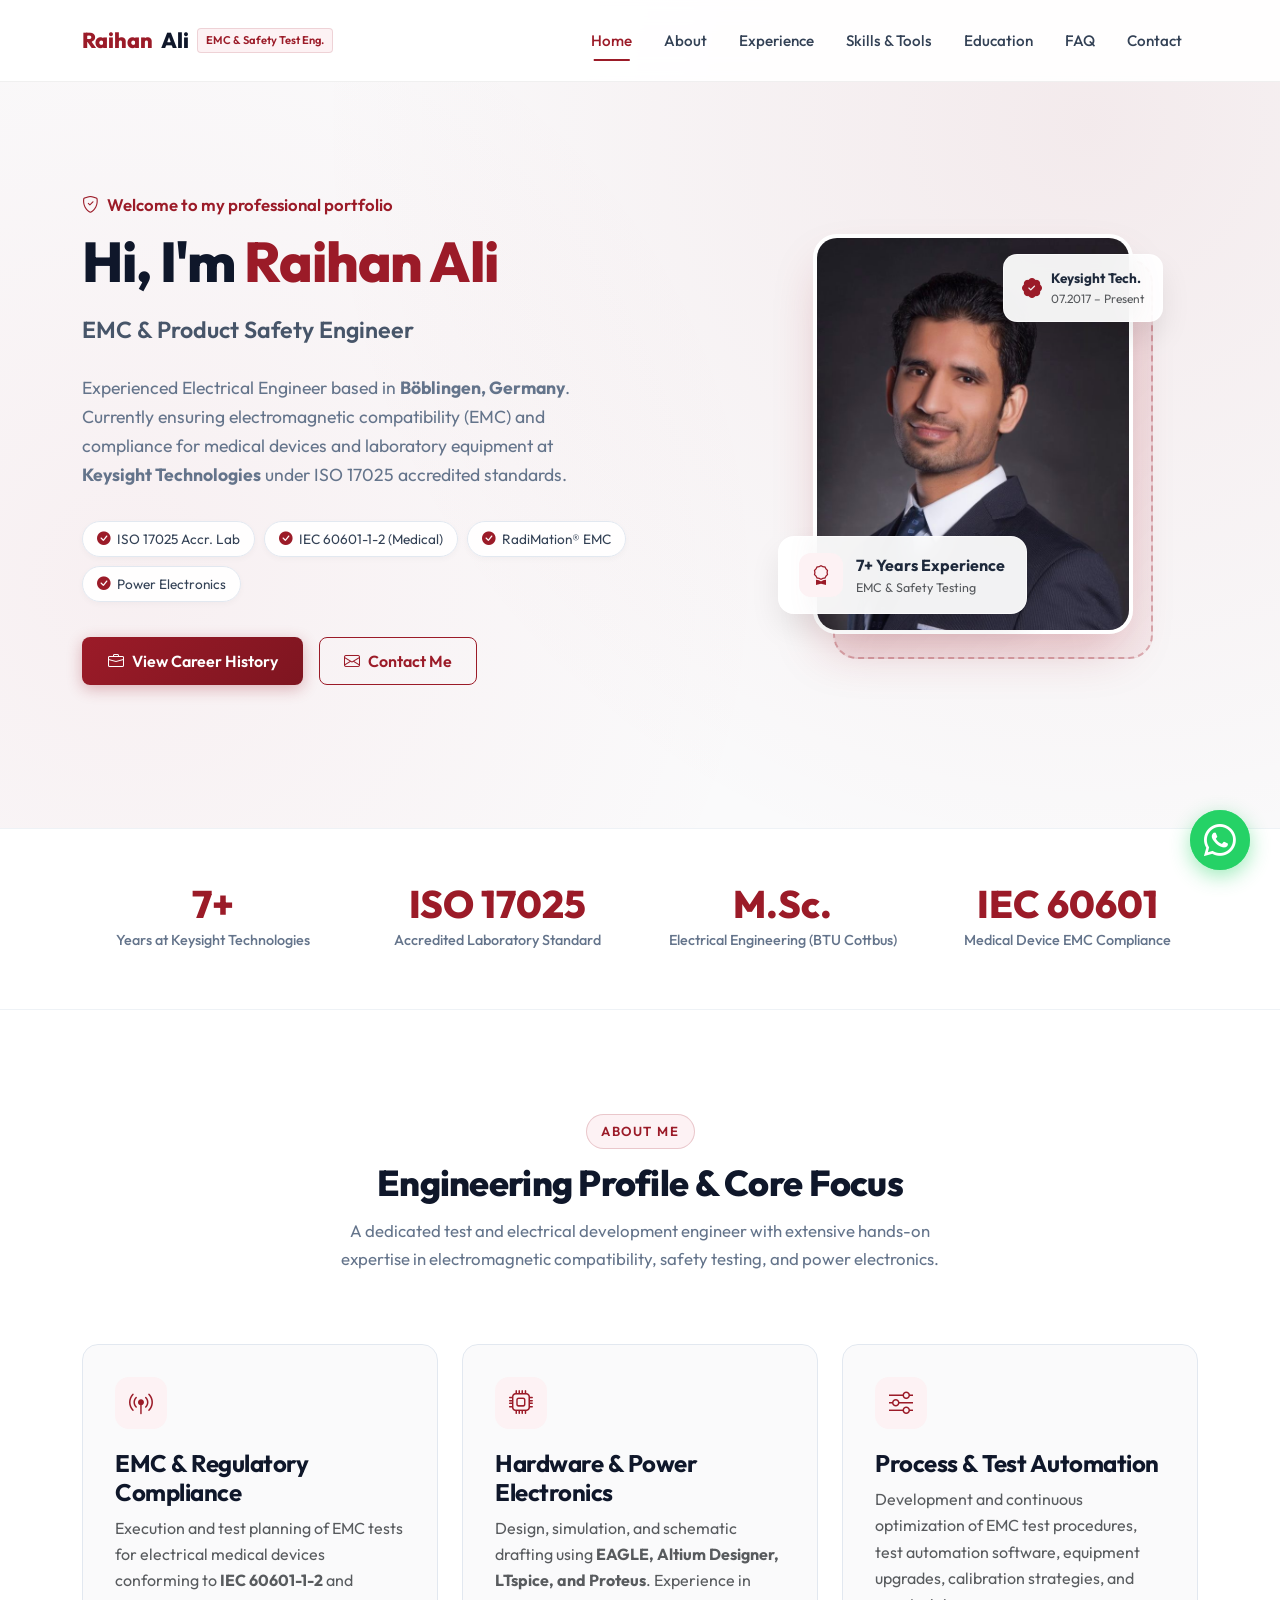
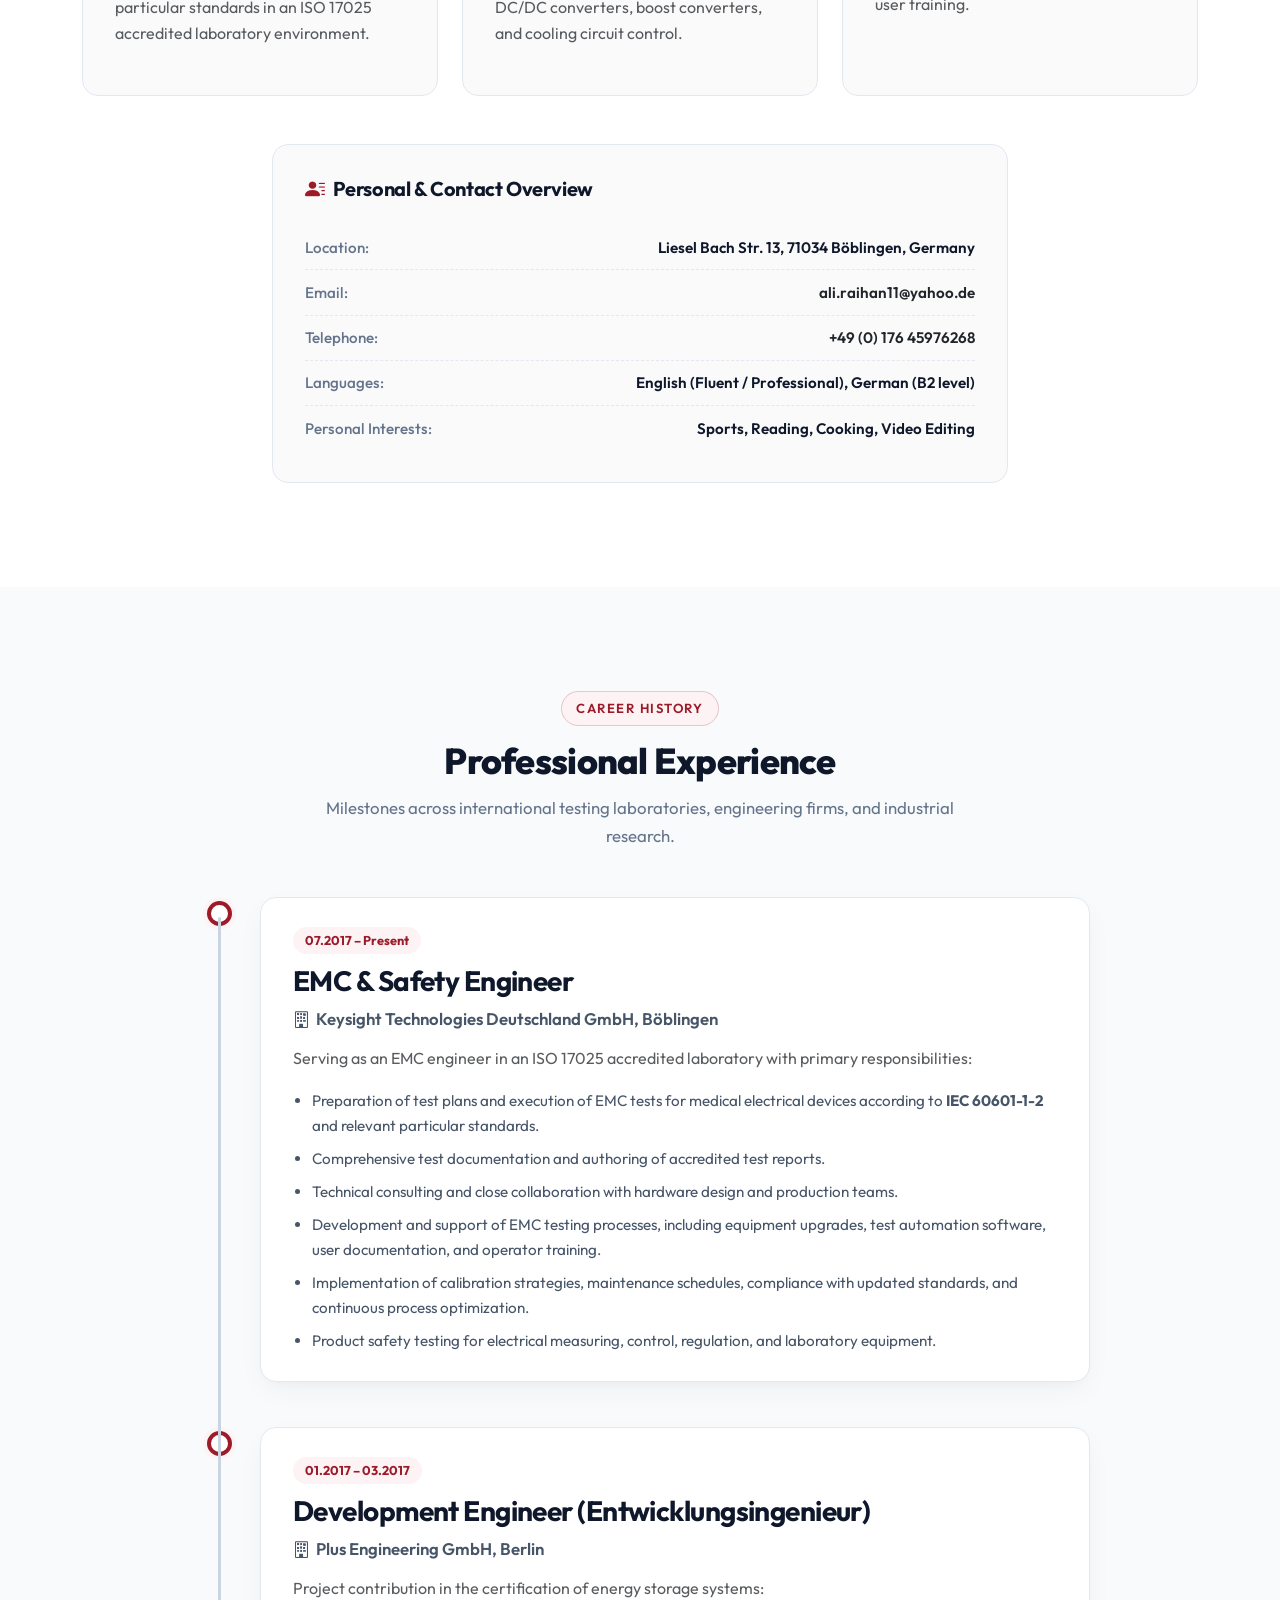
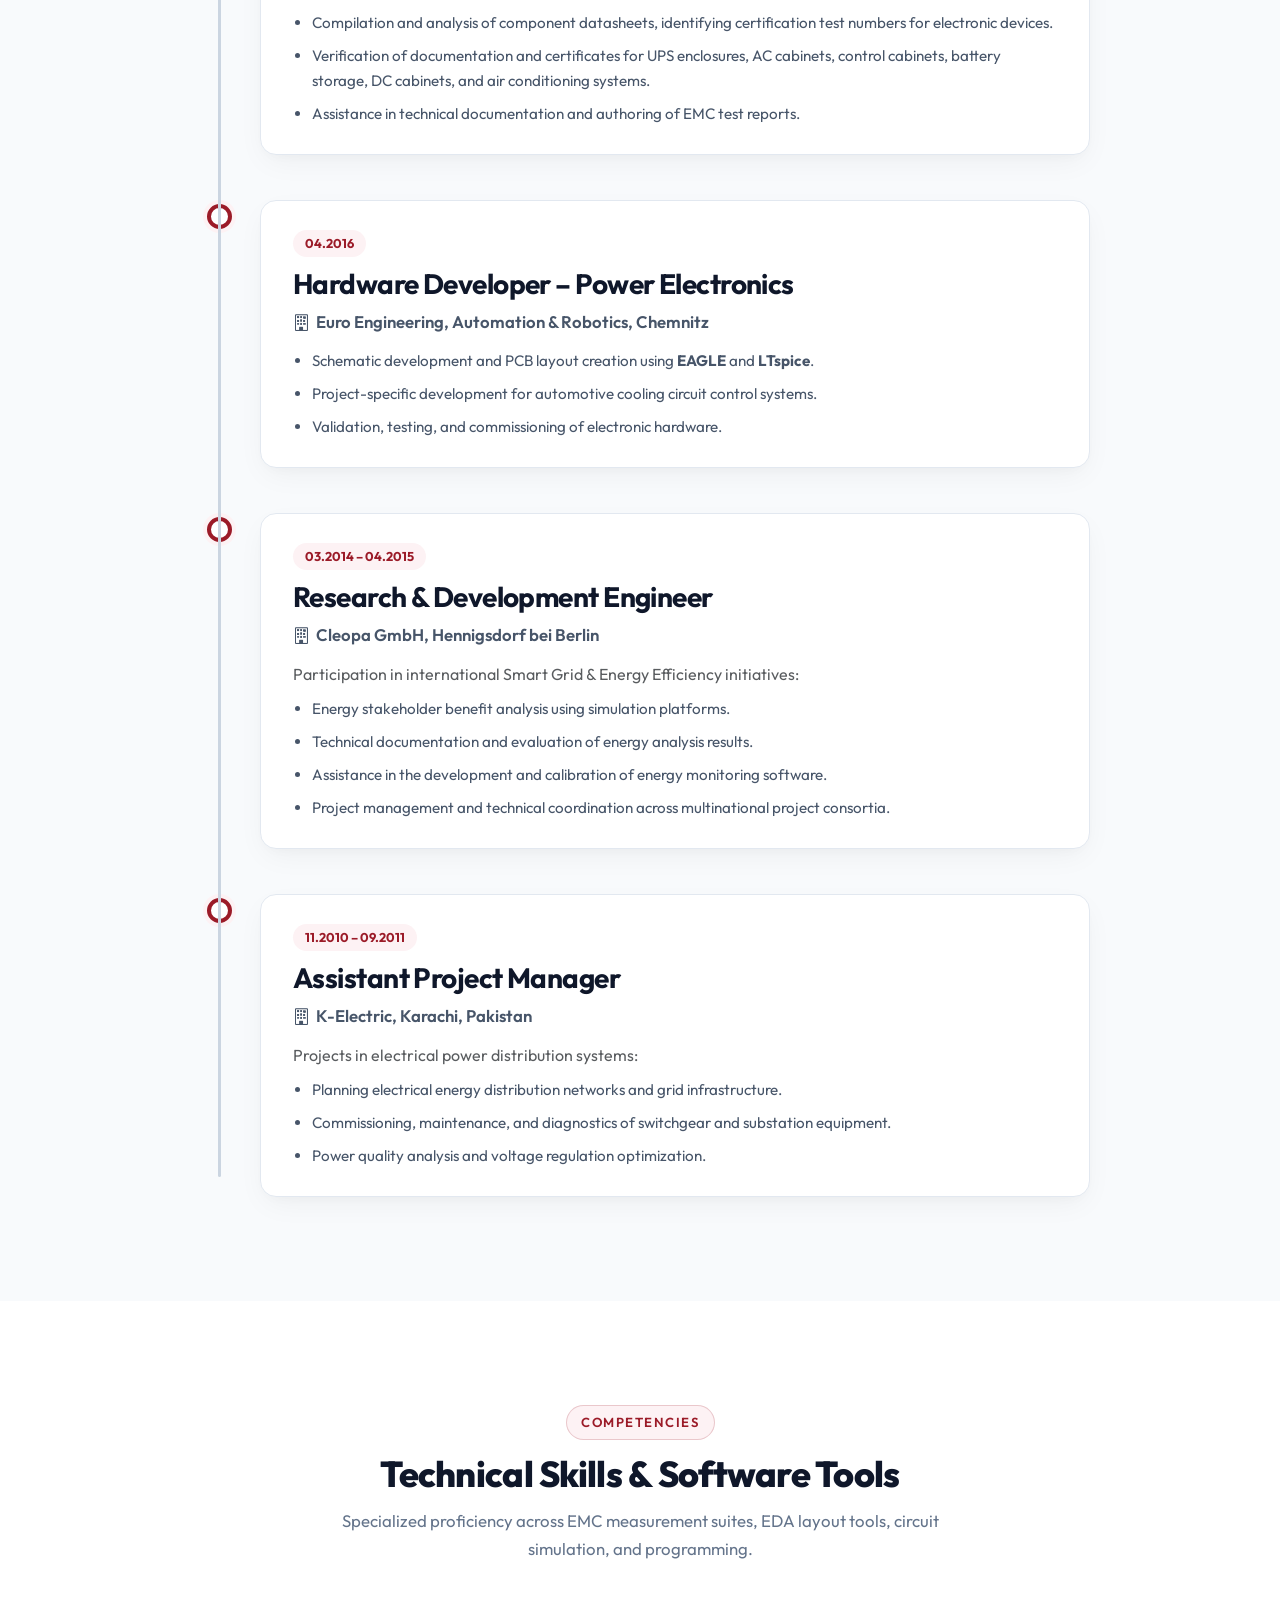
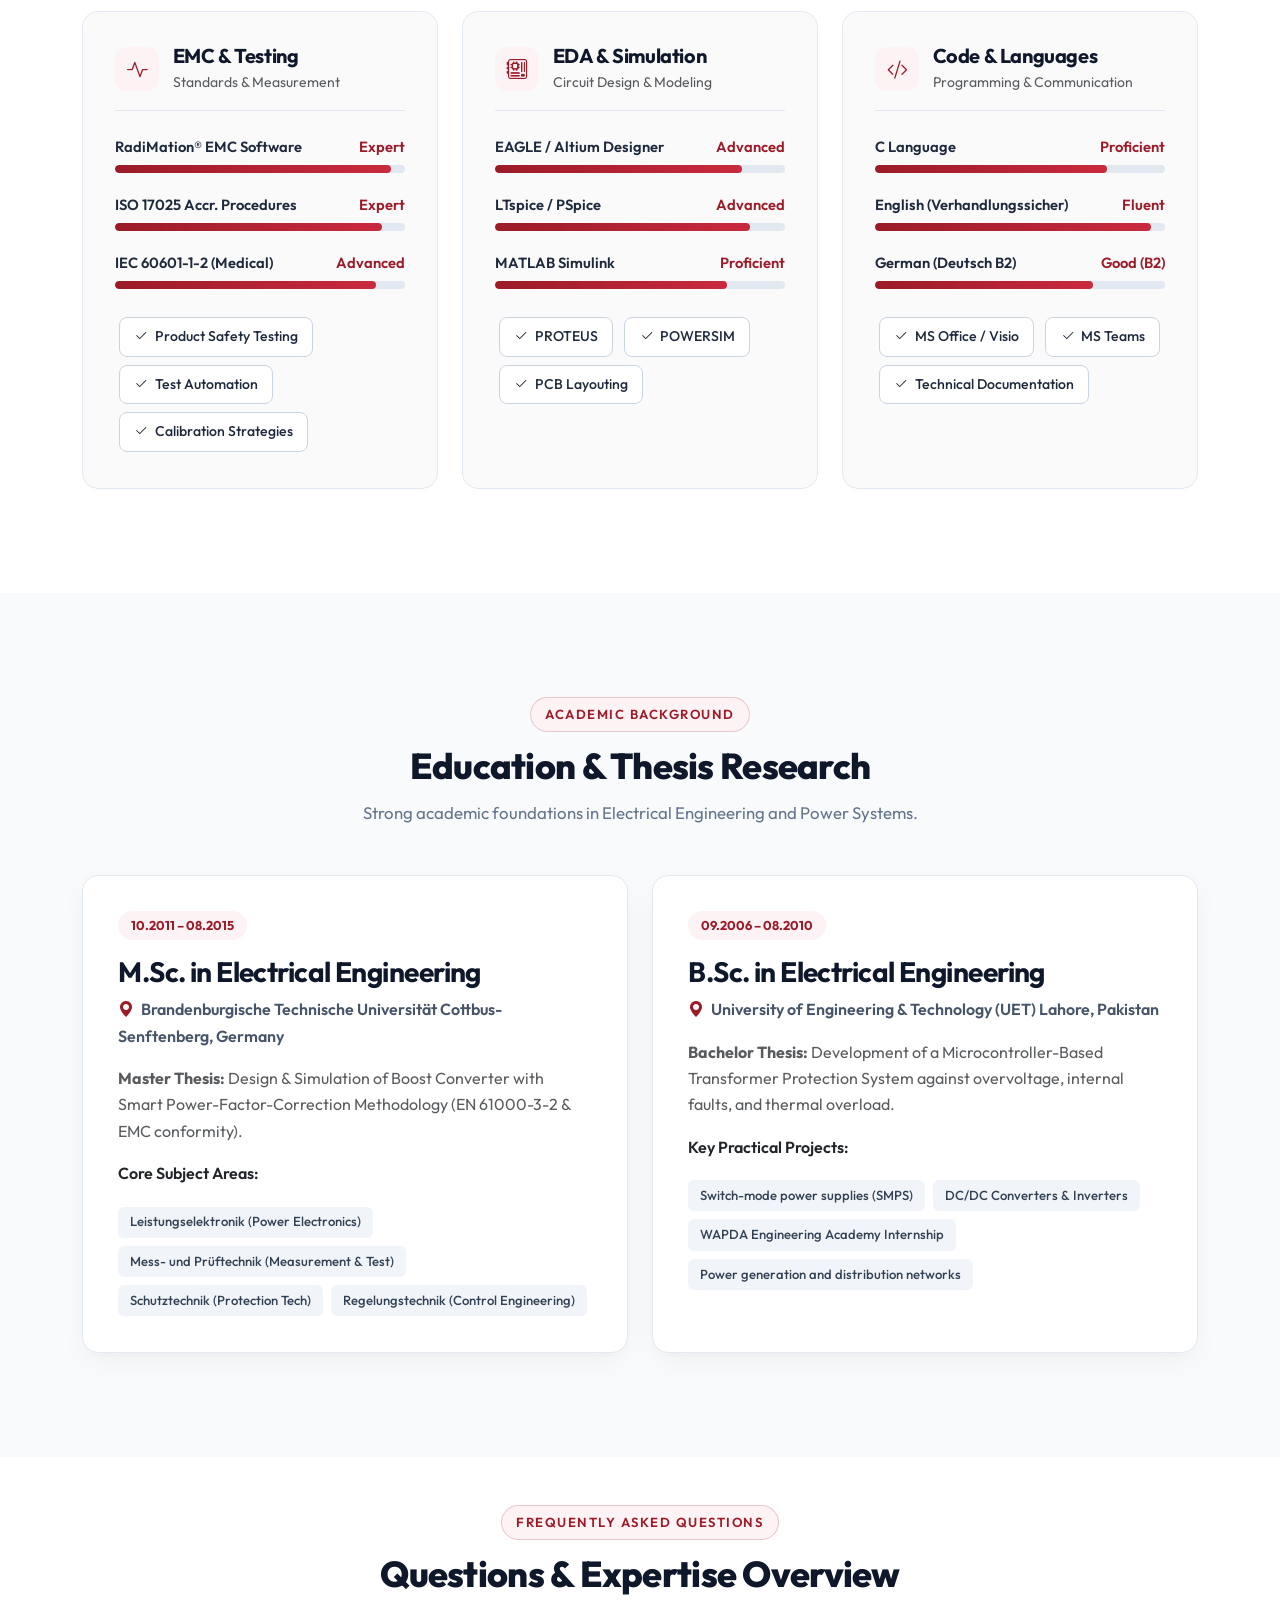
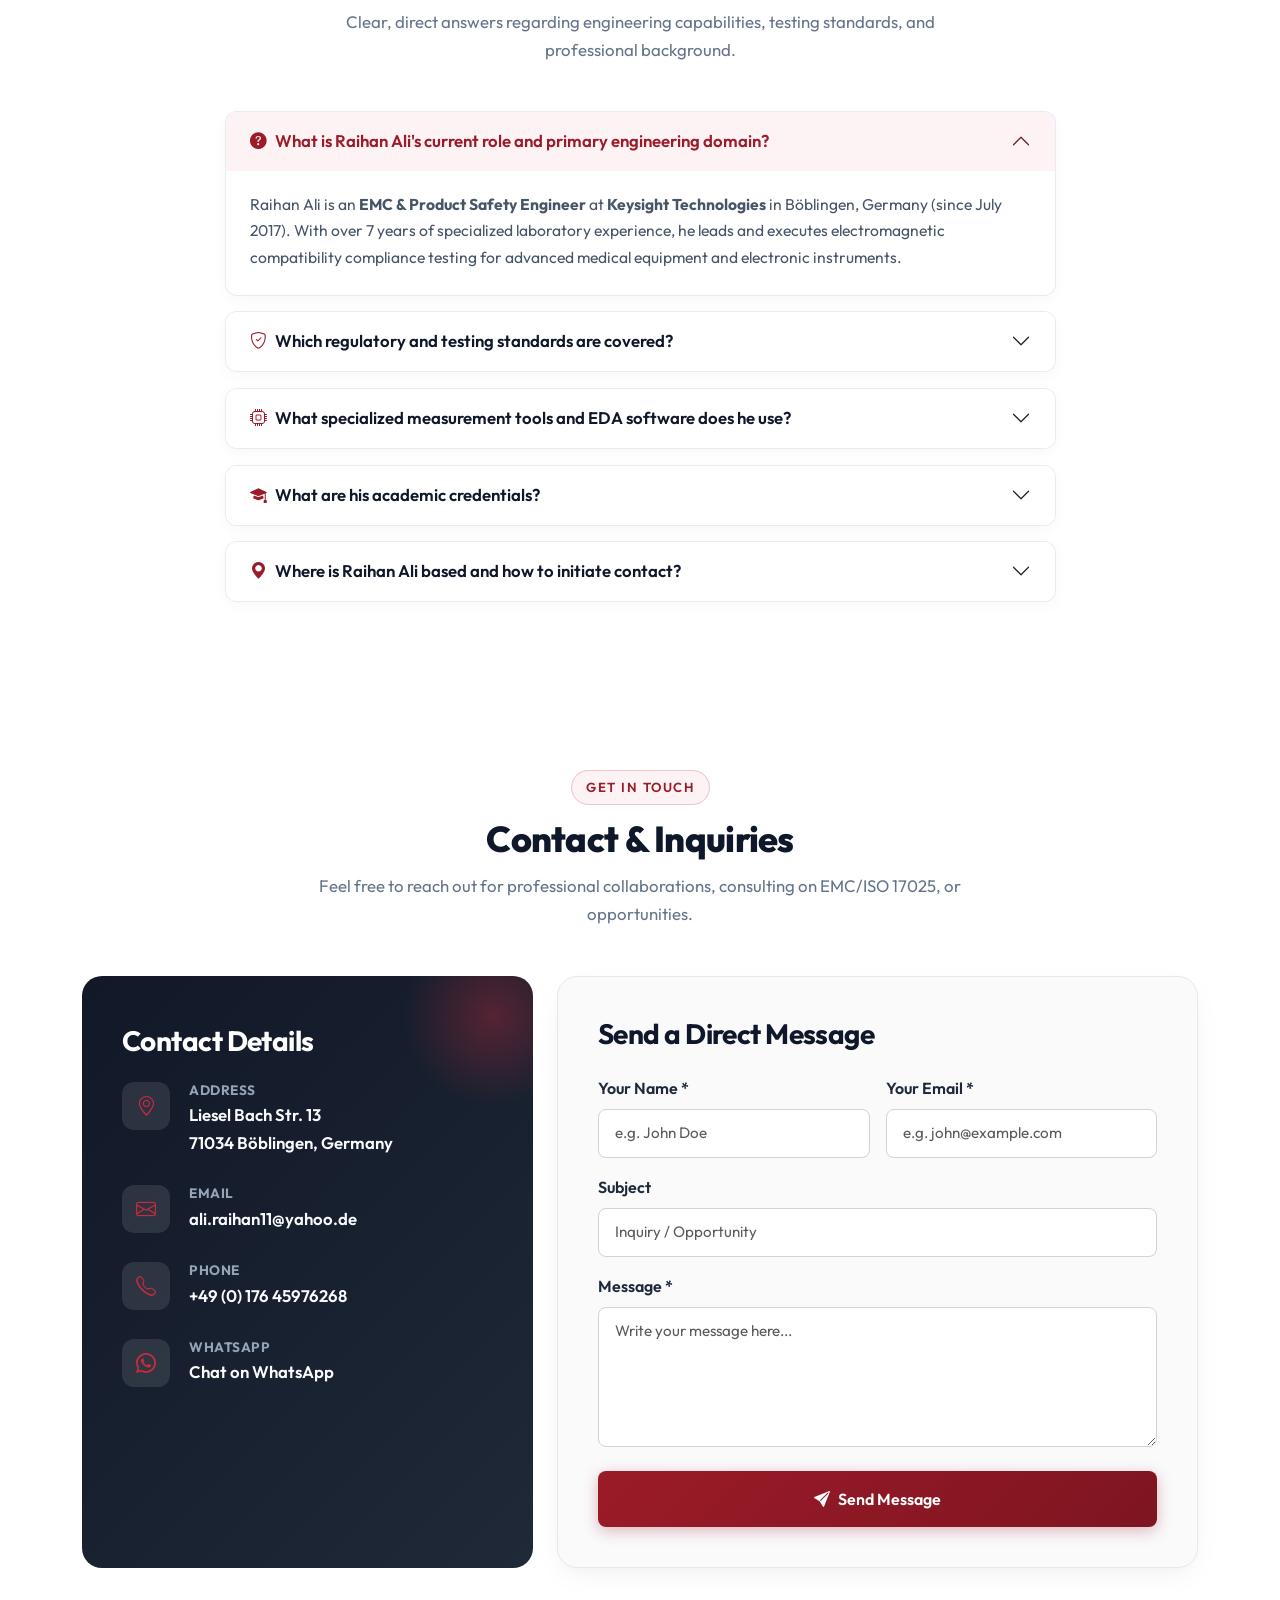
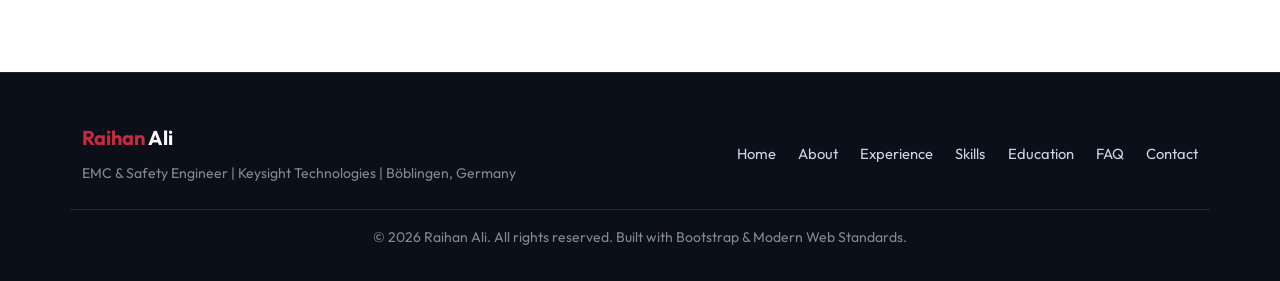
==== commit abbc09c9: "refactor: remove CV download links and PDF file" ====
--- a/index.html
+++ b/index.html
@@ -207,11 +207,6 @@
           <li class="nav-item">
             <a class="nav-link" href="#contact">Contact</a>
           </li>
-          <li class="nav-item ms-lg-3 mt-2 mt-lg-0">
-            <a href="CV_Ali.pdf" class="btn btn-outline-red btn-sm" download>
-              <i class="bi bi-file-earmark-pdf"></i> Download CV
-            </a>
-          </li>
         </ul>
       </div>
     </div>
@@ -884,12 +879,6 @@
                 <a href="https://wa.me/4917645976268" target="_blank" rel="noopener noreferrer">Chat on WhatsApp</a>
               </div>
             </div>
-
-            <div class="mt-4 pt-3 border-top border-secondary">
-              <a href="CV_Ali.pdf" download class="btn btn-primary-red w-100 justify-content-center">
-                <i class="bi bi-download"></i> Download Full Resume (PDF)
-              </a>
-            </div>
           </div>
         </div>
 
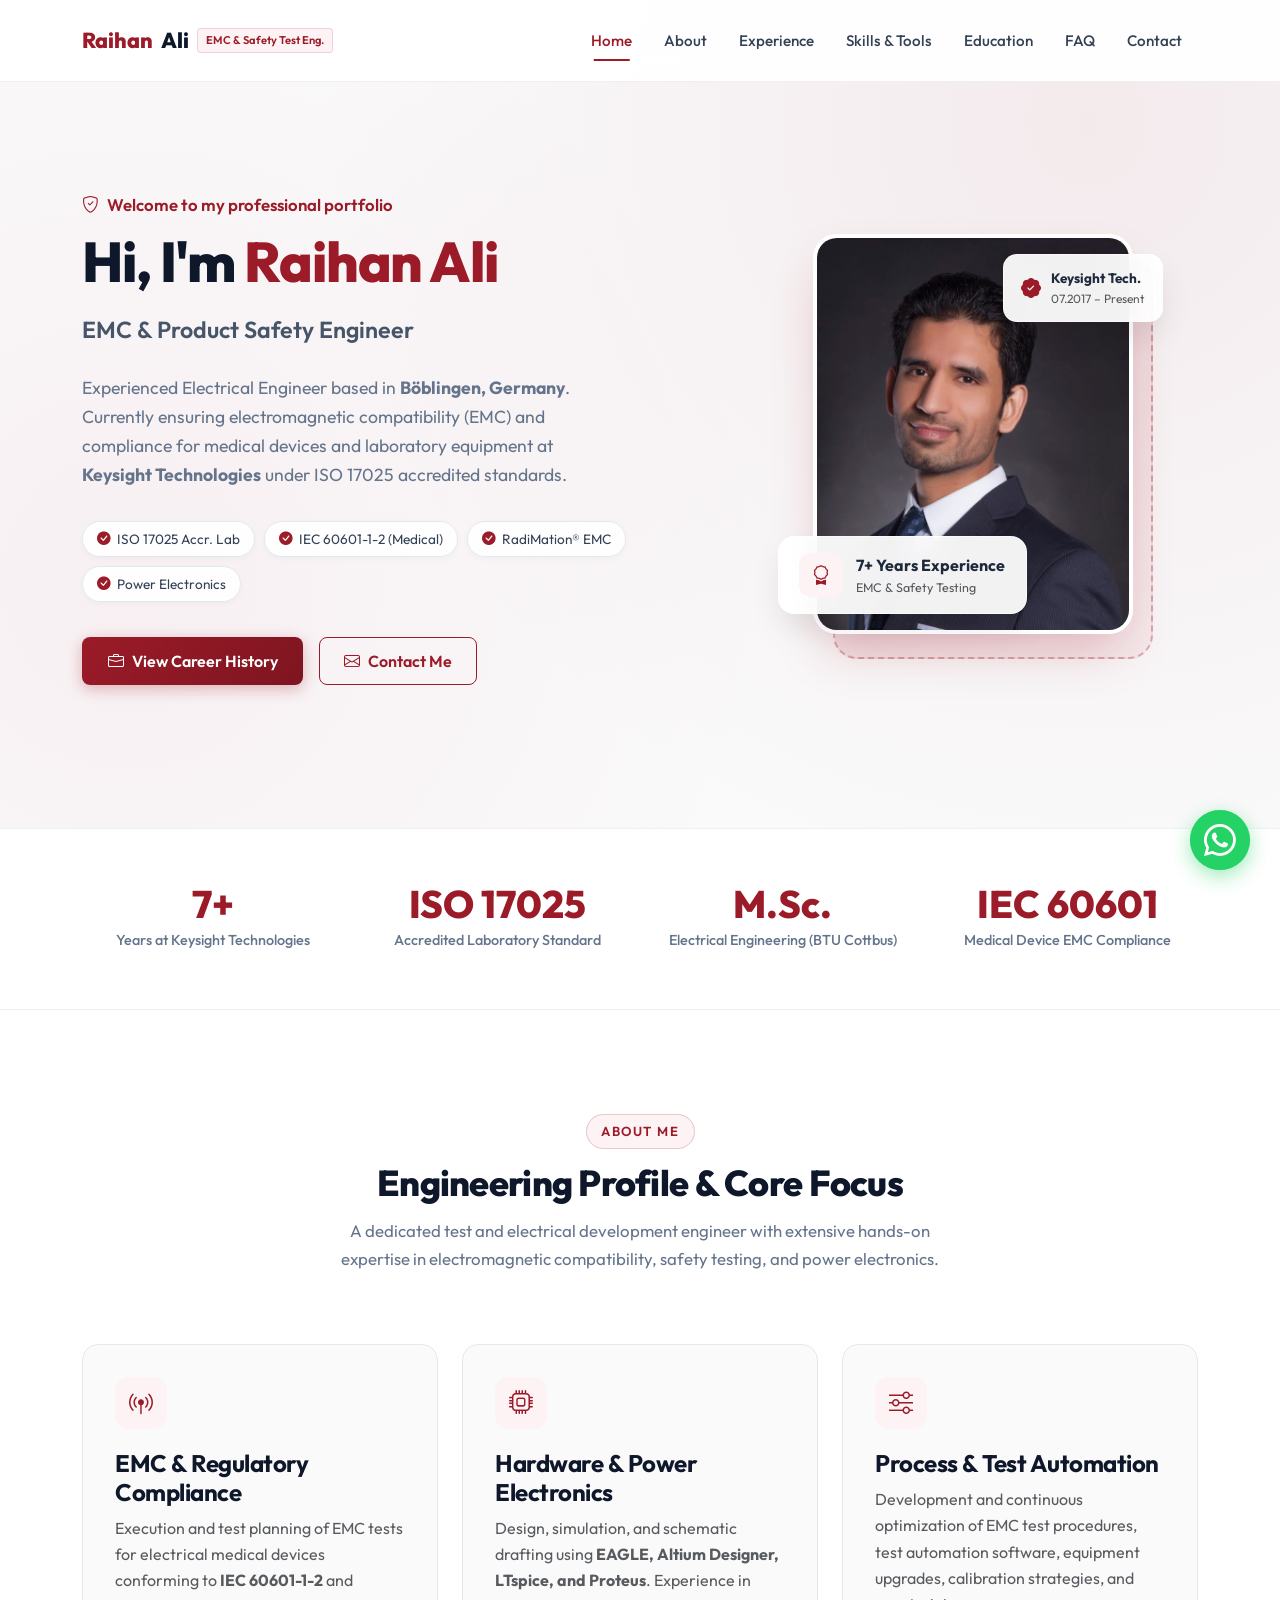
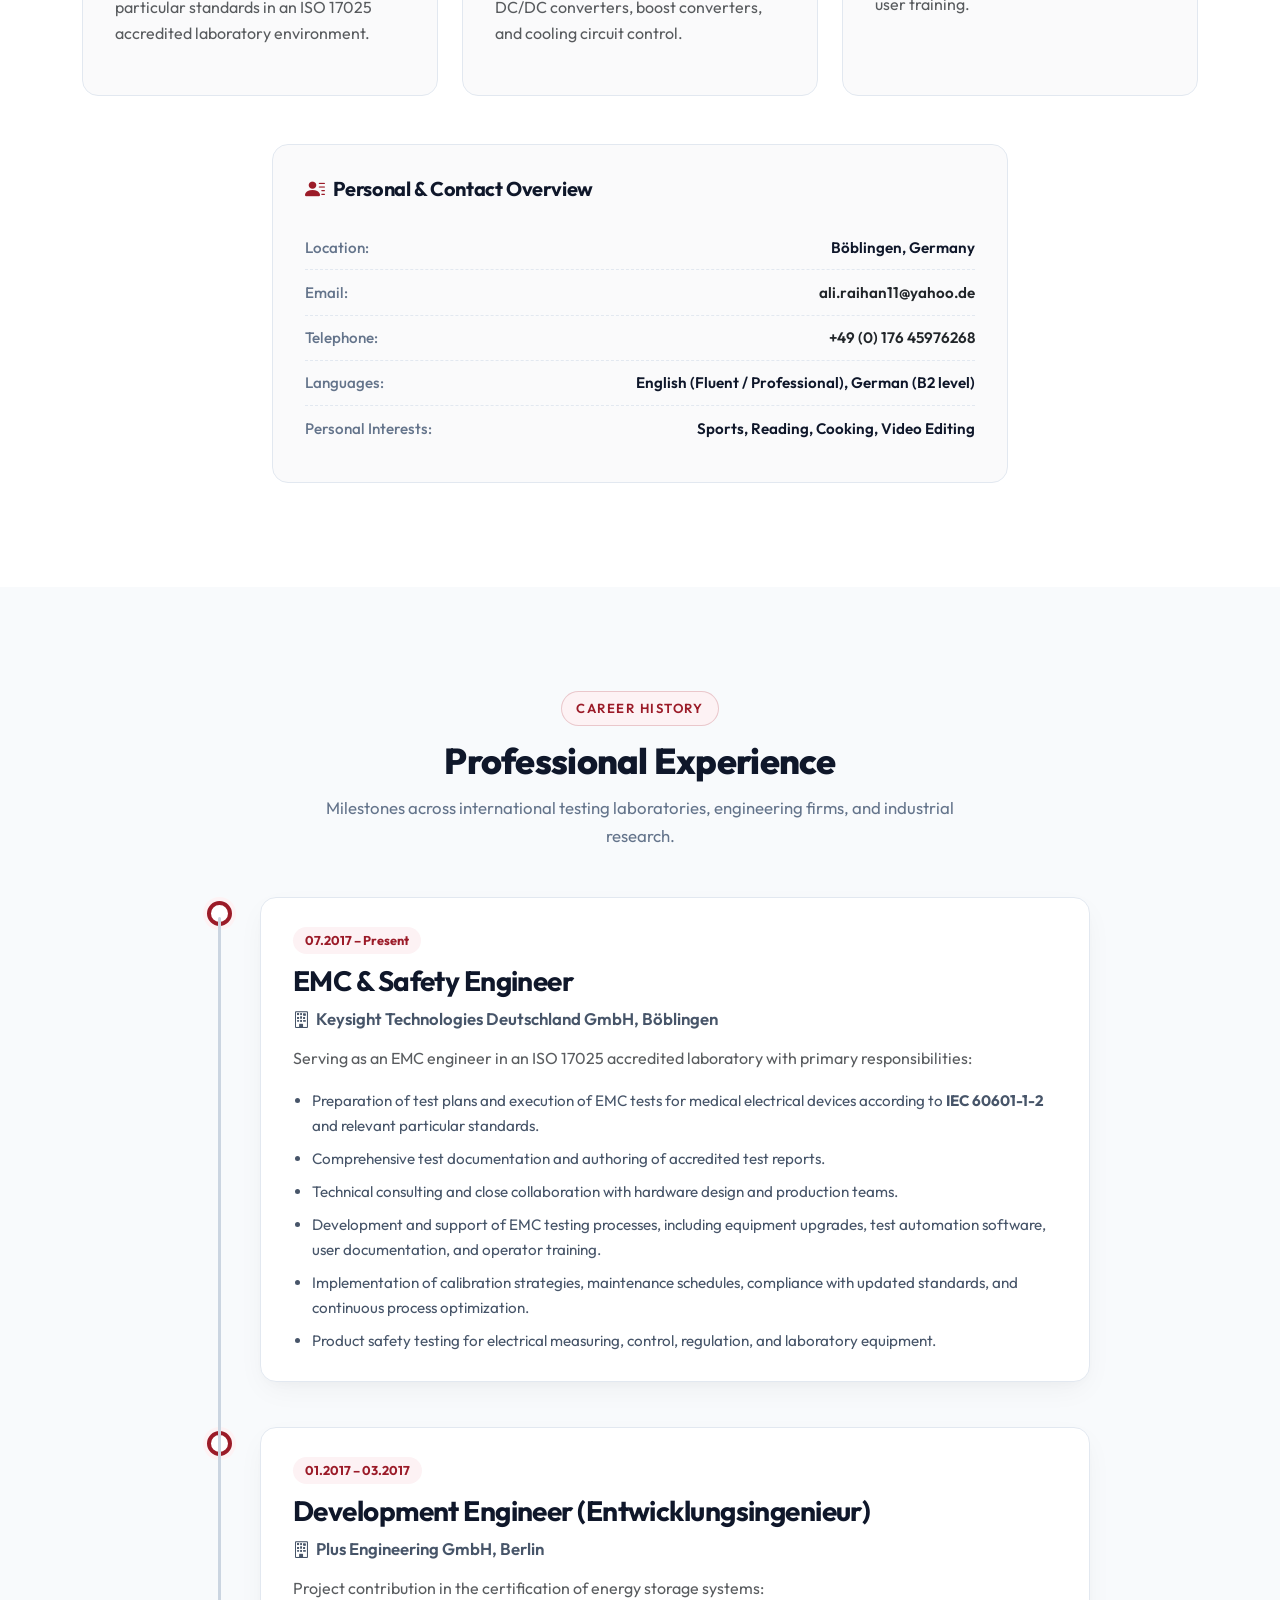
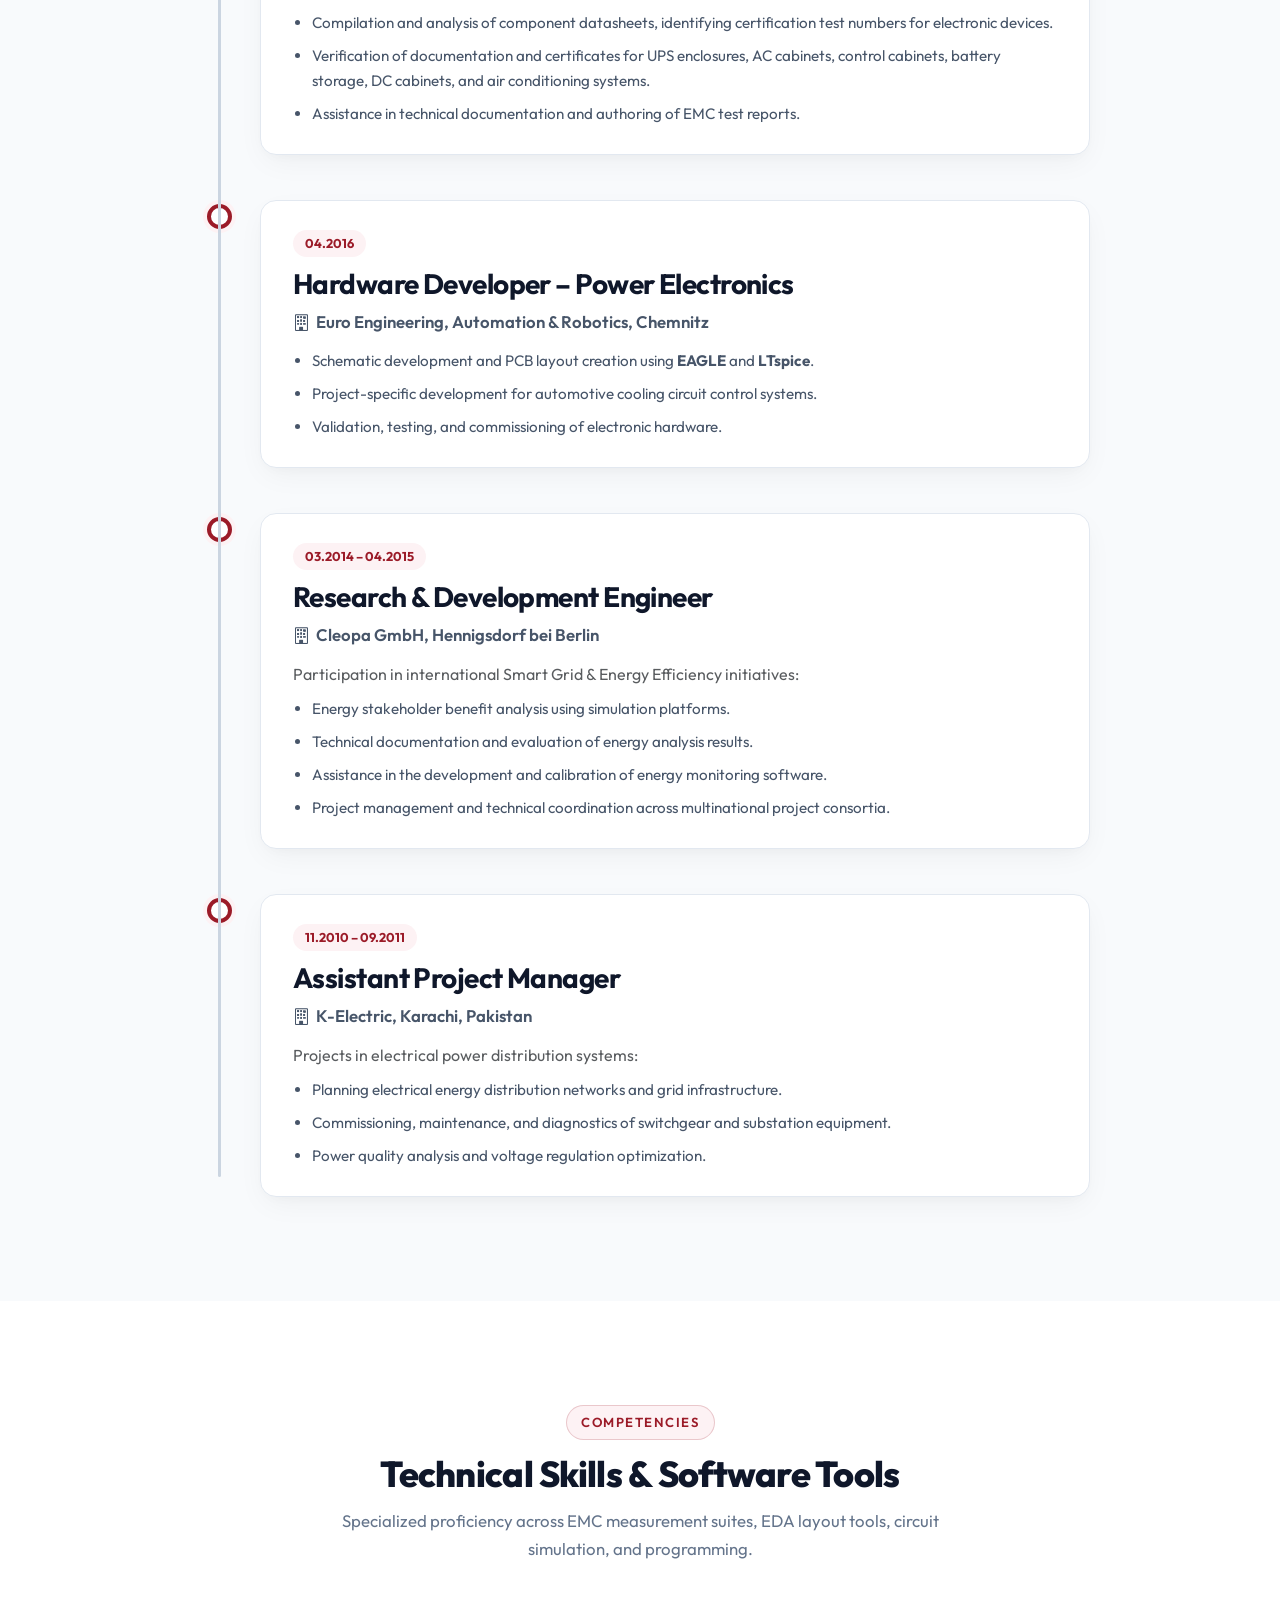
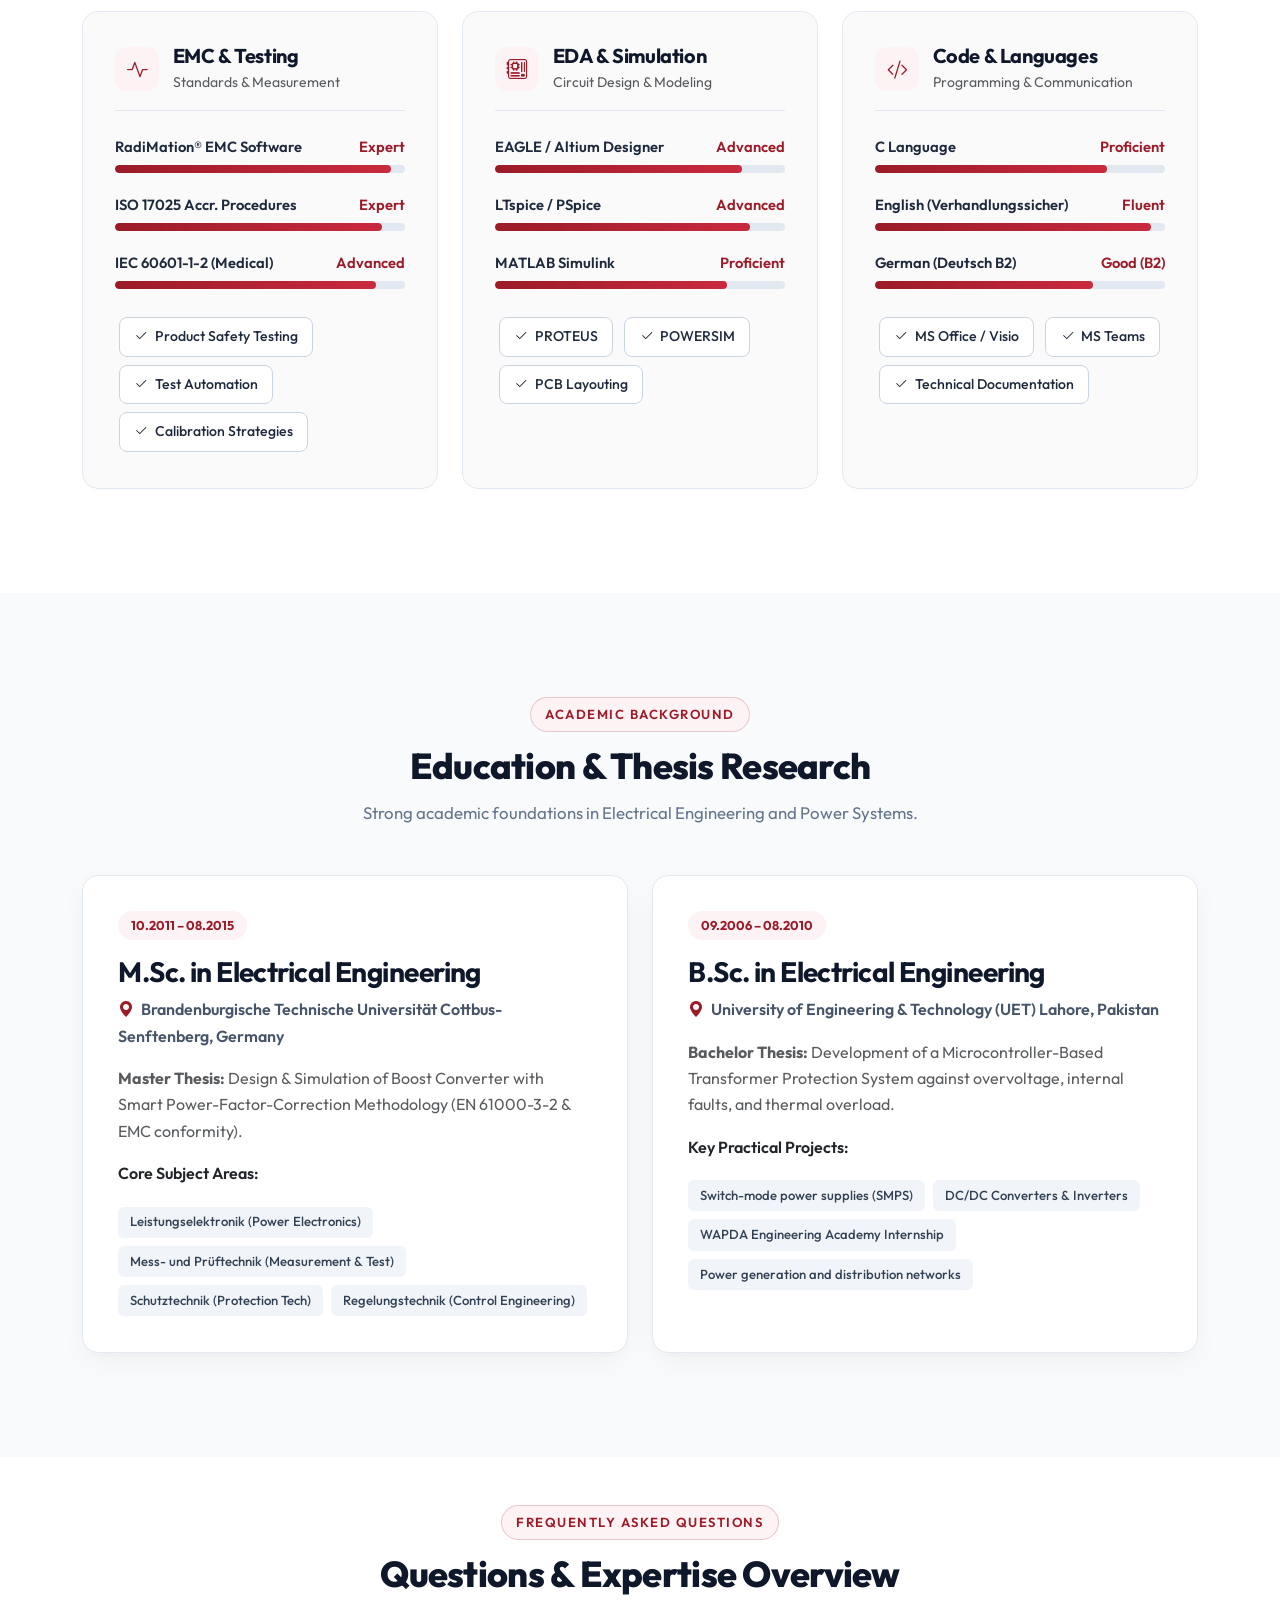
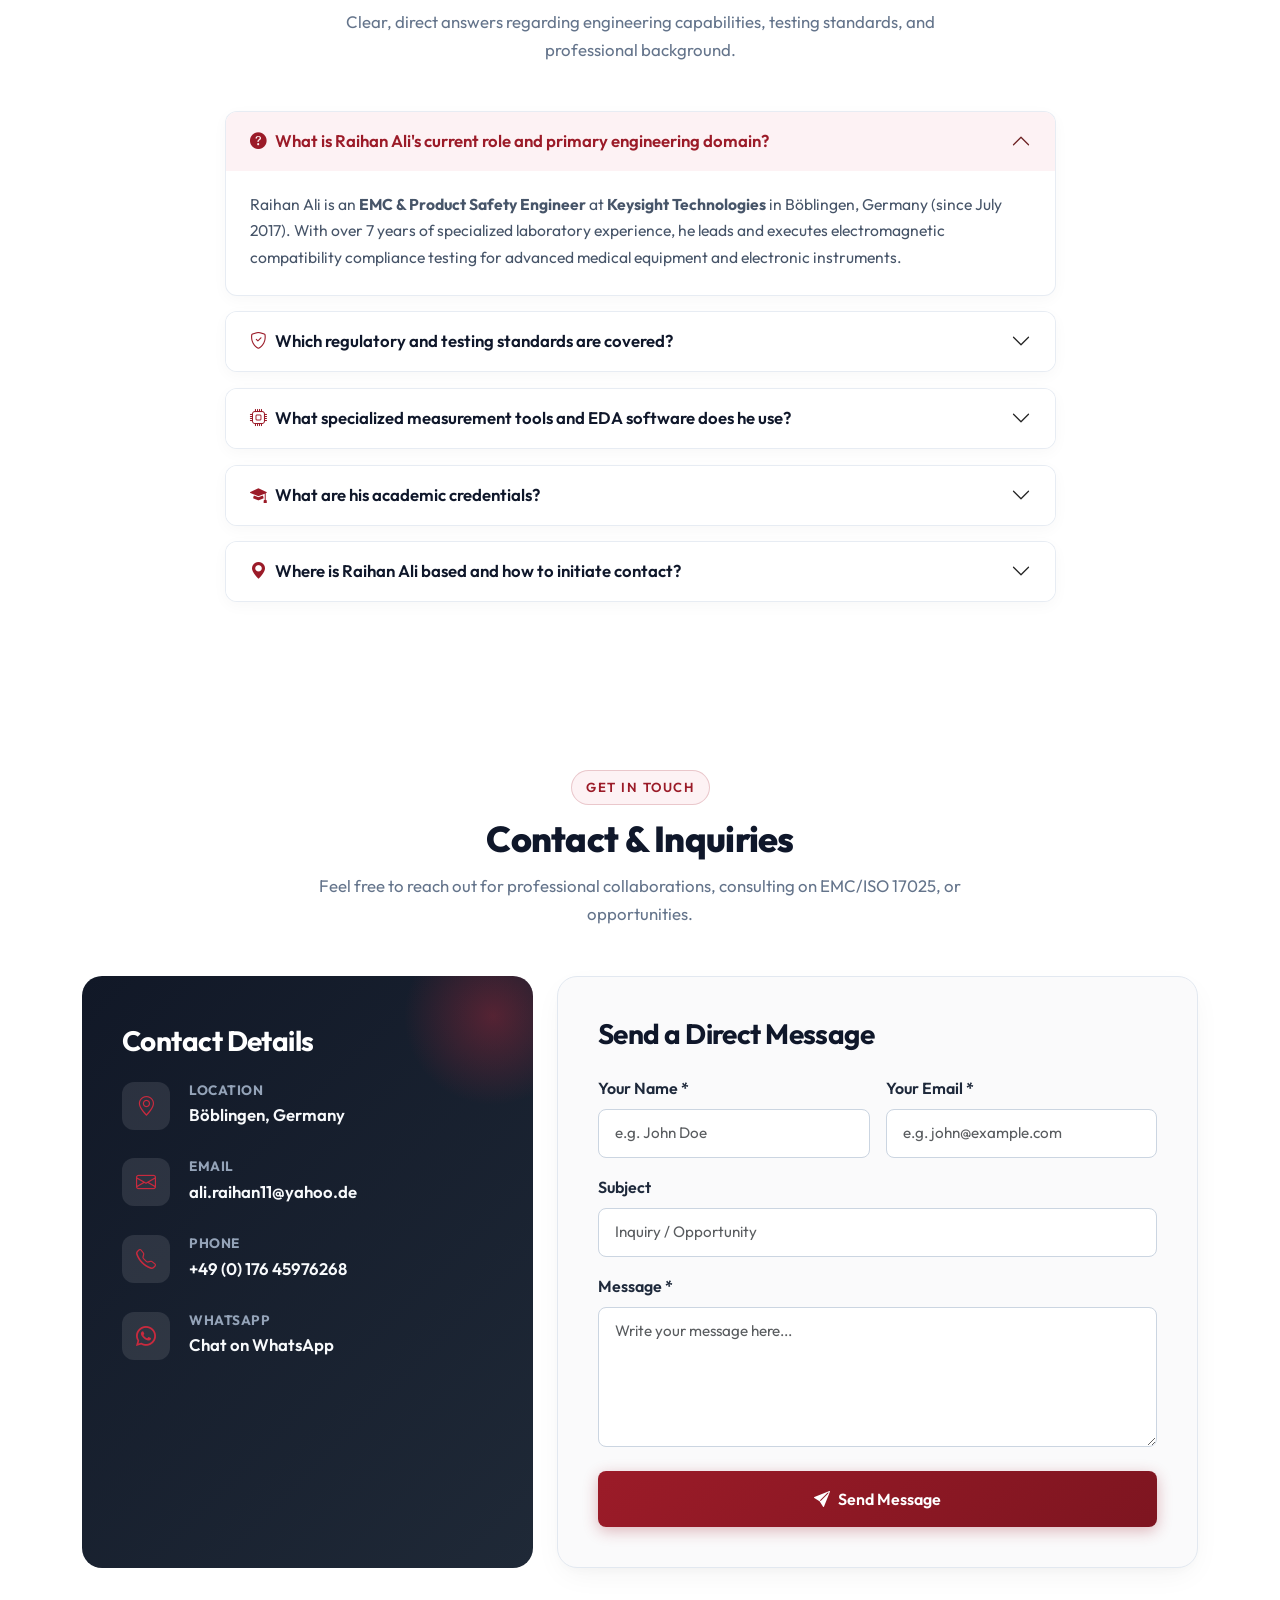
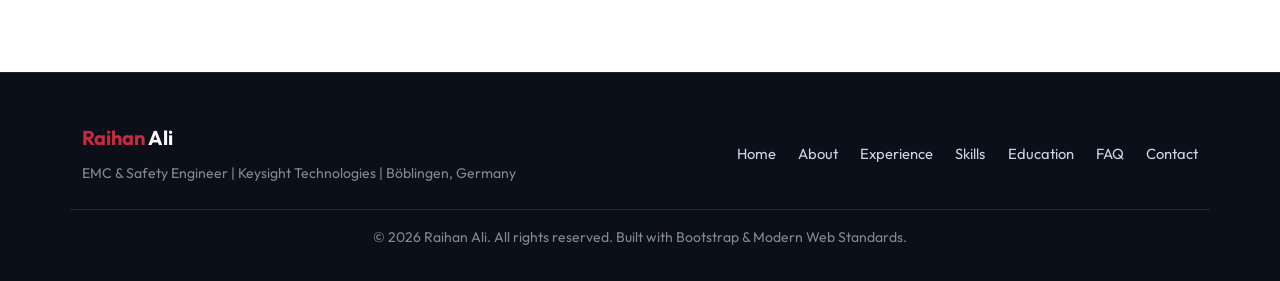
==== commit 38204138: "refactor: remove street address from location and schema data" ====
--- a/index.html
+++ b/index.html
@@ -74,7 +74,6 @@
         "telephone": "+4917645976268",
         "address": {
           "@type": "PostalAddress",
-          "streetAddress": "Liesel Bach Str. 13",
           "addressLocality": "Böblingen",
           "postalCode": "71034",
           "addressRegion": "Baden-Württemberg",
@@ -370,7 +369,7 @@
             <ul class="about-info-list">
               <li>
                 <span class="label">Location:</span>
-                <span class="value">Liesel Bach Str. 13, 71034 Böblingen, Germany</span>
+                <span class="value">Böblingen, Germany</span>
               </li>
               <li>
                 <span class="label">Email:</span>
@@ -845,8 +844,8 @@
                 <i class="bi bi-geo-alt"></i>
               </div>
               <div class="contact-detail-text">
-                <h6>Address</h6>
-                <p>Liesel Bach Str. 13<br>71034 Böblingen, Germany</p>
+                <h6>Location</h6>
+                <p>Böblingen, Germany</p>
               </div>
             </div>
 
